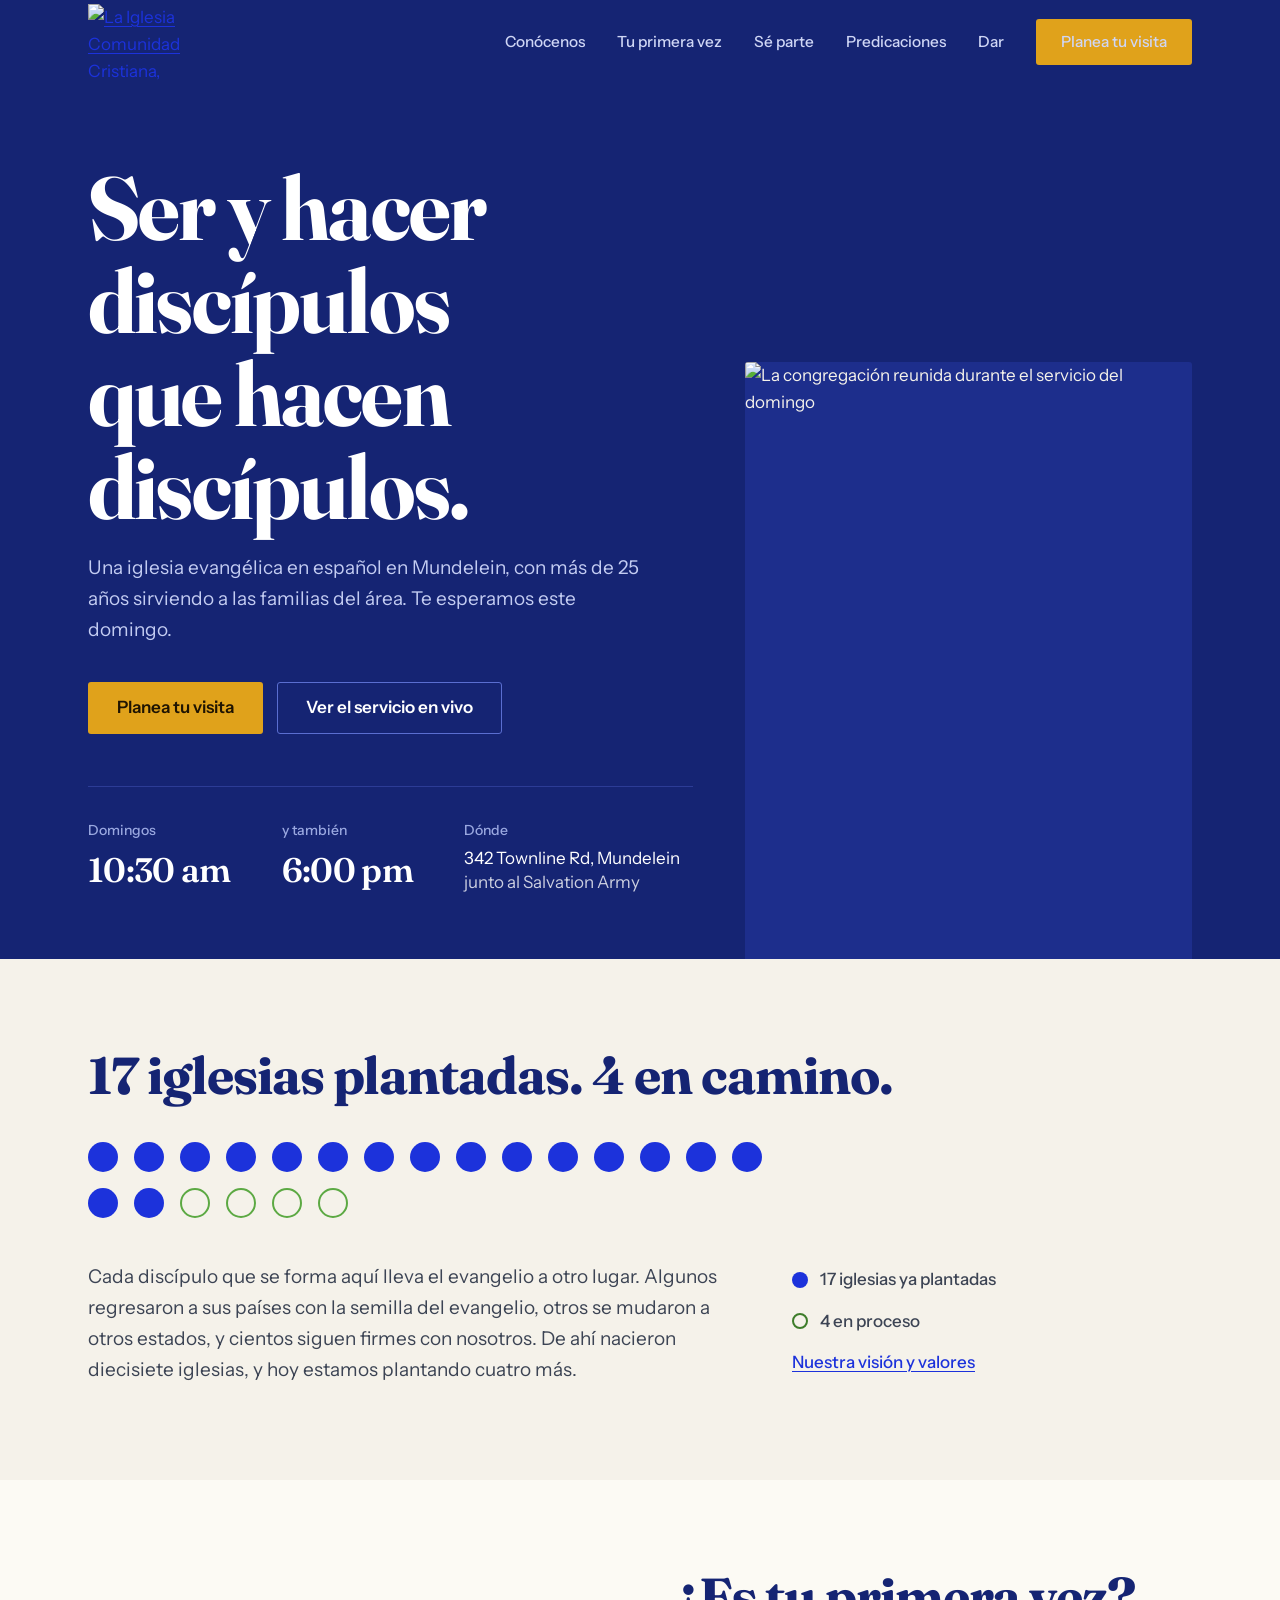
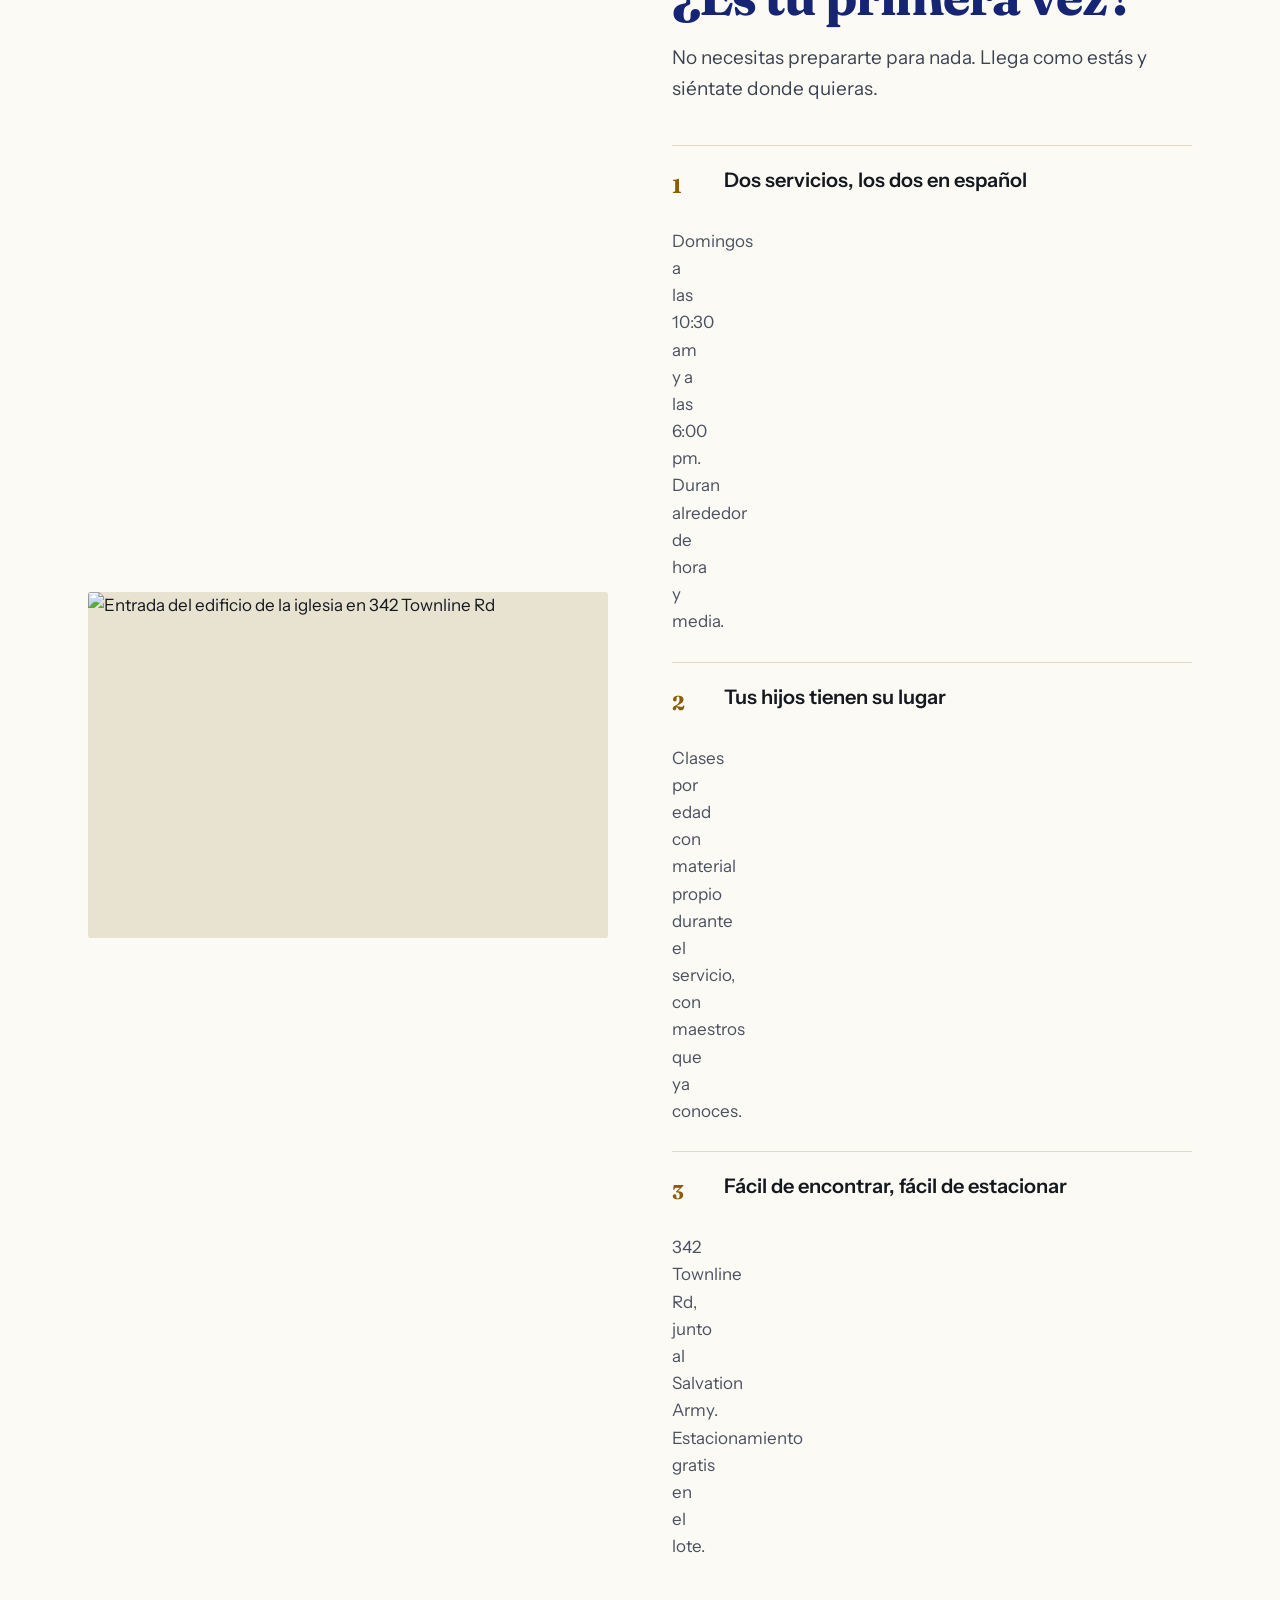
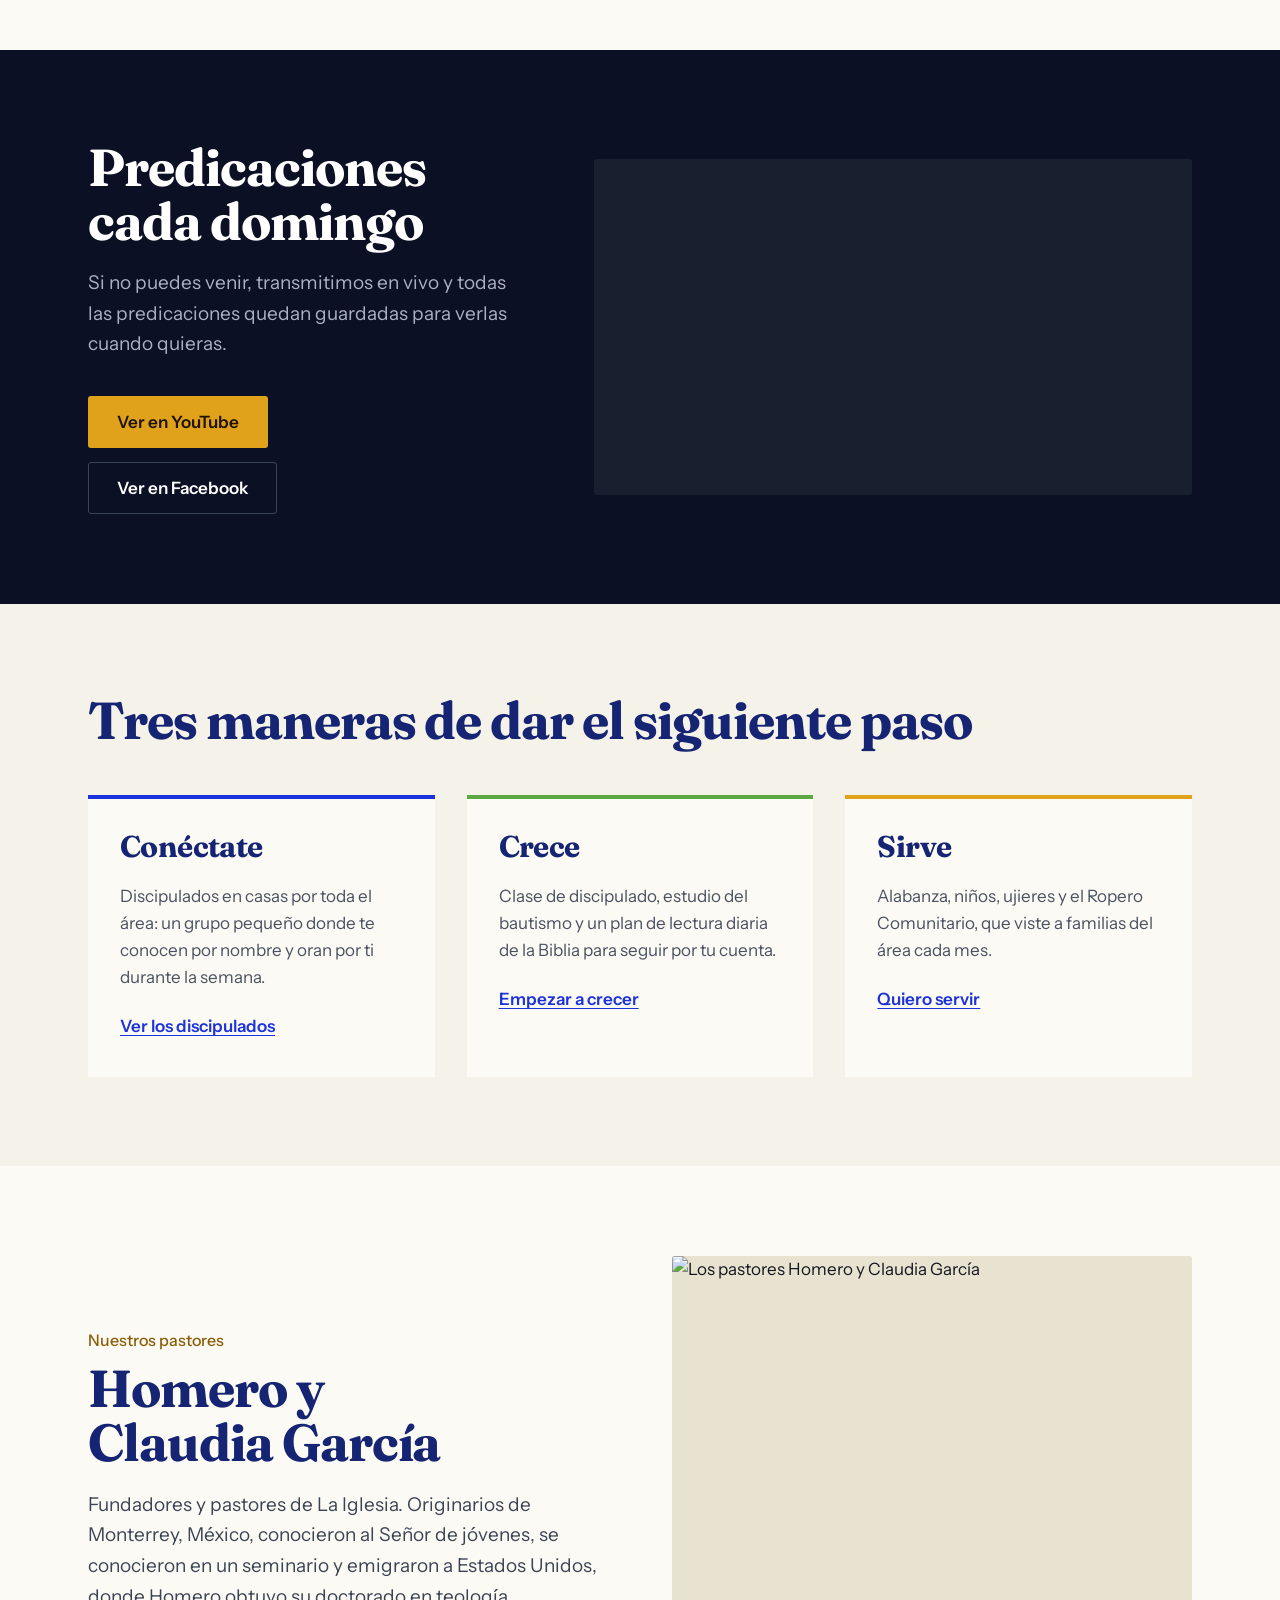
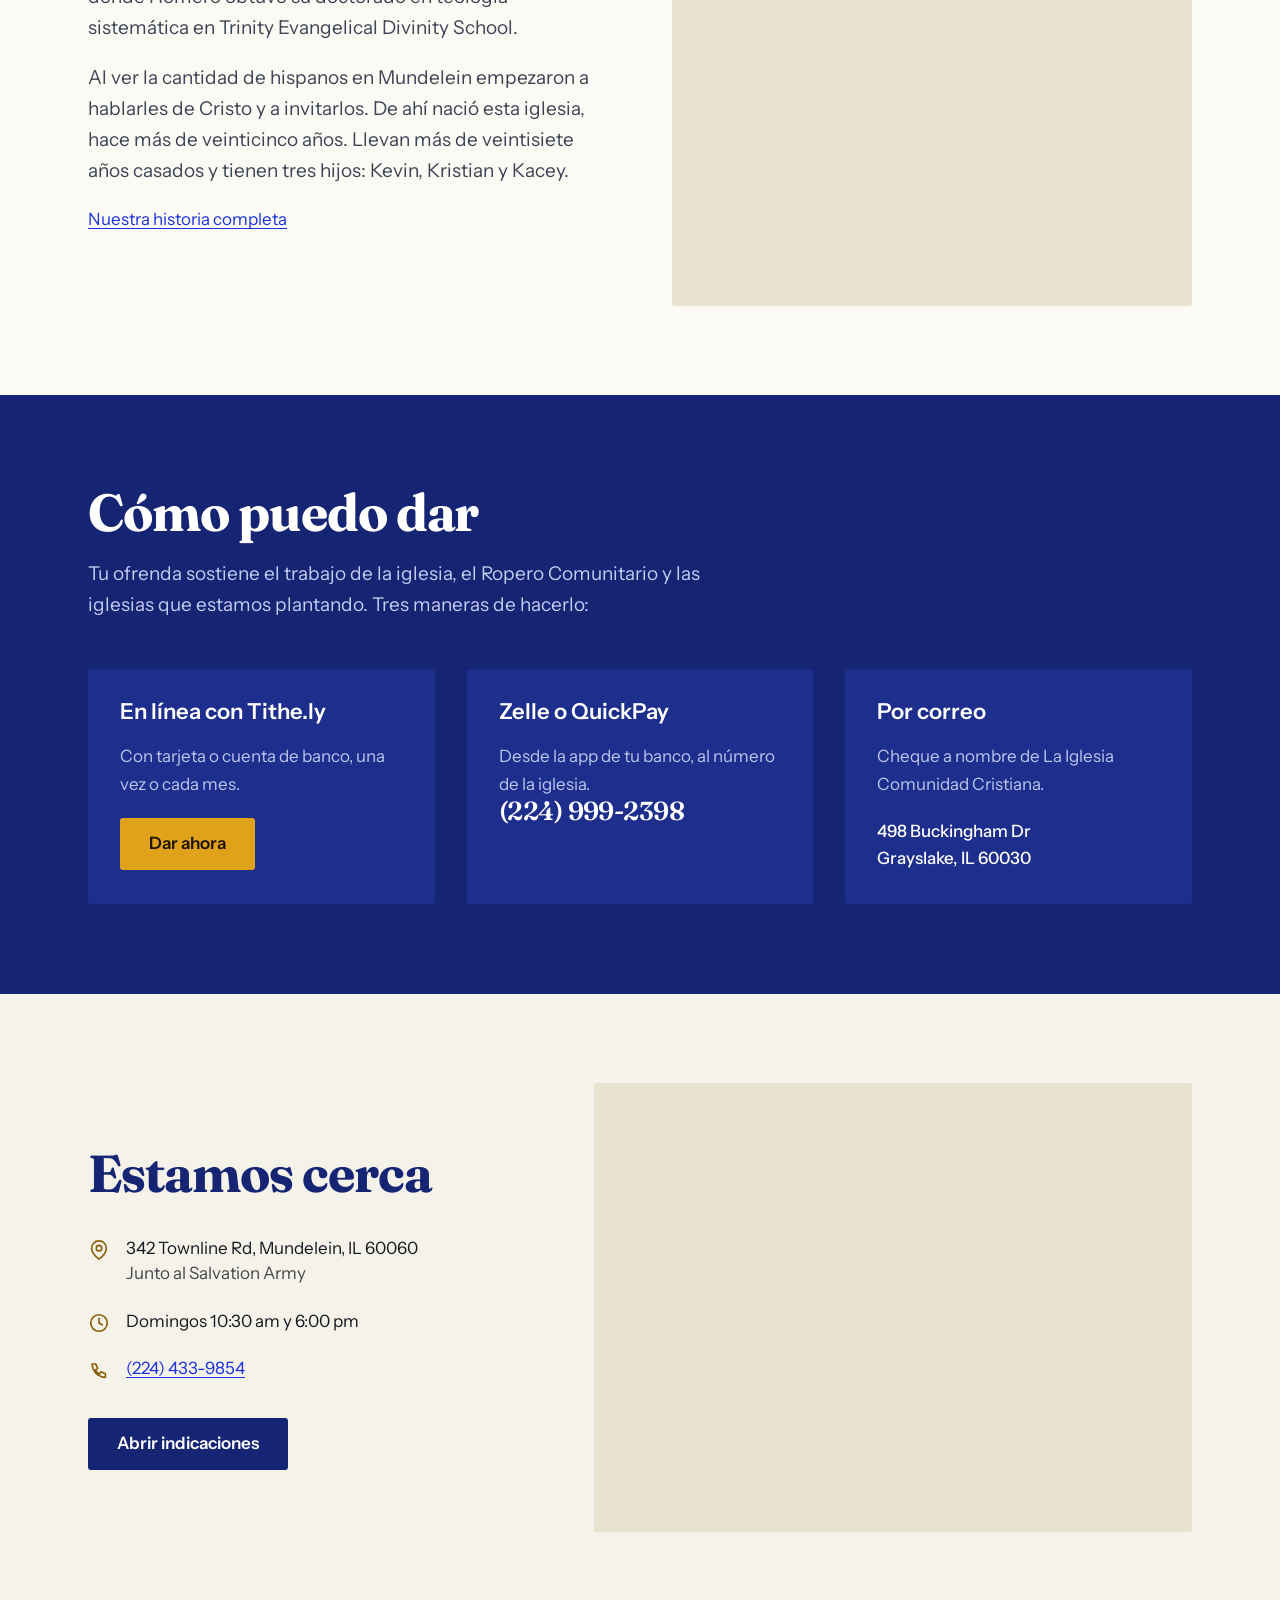
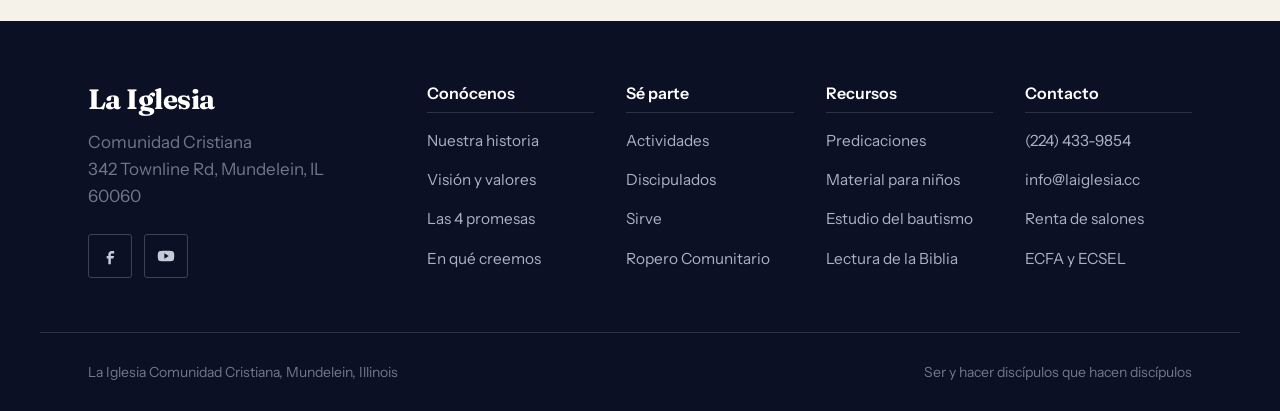
==== index.html @ 501af9fc "Add files via upload" ====
<!doctype html>
<html lang="es">
<head>
<meta charset="utf-8">
<meta name="viewport" content="width=device-width, initial-scale=1, viewport-fit=cover">
<title>La Iglesia Comunidad Cristiana — Mundelein, IL</title>
<meta name="description" content="Iglesia evangélica en español en Mundelein, IL. Servicios los domingos a las 10:30 am y 6:00 pm. Ser y hacer discípulos que hacen discípulos.">
<link rel="canonical" href="https://laiglesia.cc/">
<meta property="og:type" content="website">
<meta property="og:site_name" content="La Iglesia Comunidad Cristiana">
<meta property="og:title" content="La Iglesia Comunidad Cristiana — Mundelein, IL">
<meta property="og:description" content="Servicios los domingos a las 10:30 am y 6:00 pm en 342 Townline Rd, Mundelein.">
<meta property="og:url" content="https://laiglesia.cc/">
<meta property="og:image" content="https://laiglesia.cc/img/og.jpg">
<meta name="twitter:card" content="summary_large_image">
<meta name="theme-color" content="#152473">
<link rel="icon" href="img/favicon.png" sizes="any">
<link rel="apple-touch-icon" href="img/apple-touch-icon.png">
<link rel="preconnect" href="https://fonts.googleapis.com">
<link rel="preconnect" href="https://fonts.gstatic.com" crossorigin>
<link rel="stylesheet" href="https://fonts.googleapis.com/css2?family=Fraunces:opsz,wght@9..144,400..900&family=Instrument+Sans:wght@400..700&display=swap">
<link rel="stylesheet" href="styles.css">
<script type="application/ld+json">
{
  "@context": "https://schema.org",
  "@type": "Church",
  "name": "La Iglesia Comunidad Cristiana",
  "url": "https://laiglesia.cc/",
  "telephone": "+1-224-433-9854",
  "address": {
    "@type": "PostalAddress",
    "streetAddress": "342 Townline Rd",
    "addressLocality": "Mundelein",
    "addressRegion": "IL",
    "postalCode": "60060",
    "addressCountry": "US"
  },
  "sameAs": [
    "https://www.facebook.com/laiglesiacomunidadcristiana",
    "https://www.youtube.com/c/LaIglesiadeMundelein"
  ],
  "openingHoursSpecification": [
    { "@type": "OpeningHoursSpecification", "dayOfWeek": "Sunday", "opens": "10:30", "closes": "12:00" },
    { "@type": "OpeningHoursSpecification", "dayOfWeek": "Sunday", "opens": "18:00", "closes": "19:30" }
  ]
}
</script>
</head>
<body>

<a class="skip" href="#contenido">Saltar al contenido</a>

<header class="site-header">
  <div class="wrap header-inner">
    <a class="brand" href="/">
      <img src="img/logo.png" alt="La Iglesia Comunidad Cristiana, Mundelein" width="150" height="76">
    </a>

    <button class="nav-toggle" type="button" aria-expanded="false" aria-controls="nav" aria-label="Abrir el menú">
      <span class="nav-toggle-bars" aria-hidden="true"></span>
    </button>

    <nav id="nav" class="nav">
      <ul>
        <li><a href="#conocenos">Conócenos</a></li>
        <li><a href="#primera-vez">Tu primera vez</a></li>
        <li><a href="#caminos">Sé parte</a></li>
        <li><a href="#predicaciones">Predicaciones</a></li>
        <li><a href="#dar">Dar</a></li>
      </ul>
      <a class="btn btn-gold nav-cta" href="#visitanos">Planea tu visita</a>
    </nav>
  </div>
</header>

<main id="contenido">

  <!-- HERO -->
  <section class="hero">
    <div class="wrap hero-inner">
      <div class="hero-text">
        <h1>Ser y hacer discípulos que hacen discípulos.</h1>
        <p class="lede">Una iglesia evangélica en español en Mundelein, con más de 25 años sirviendo a las familias del área. Te esperamos este domingo.</p>
        <p class="actions">
          <a class="btn btn-gold" href="#visitanos">Planea tu visita</a>
          <a class="btn btn-ghost" href="https://www.youtube.com/c/LaIglesiadeMundelein">Ver el servicio en vivo</a>
        </p>
        <dl class="facts">
          <div><dt>Domingos</dt><dd class="big">10:30 am</dd></div>
          <div><dt>y también</dt><dd class="big">6:00 pm</dd></div>
          <div><dt>Dónde</dt><dd>342 Townline Rd, Mundelein<br><span class="soft">junto al Salvation Army</span></dd></div>
        </dl>
      </div>
      <figure class="hero-media">
        <img src="img/congregacion.jpg" alt="La congregación reunida durante el servicio del domingo" width="760" height="1000" loading="eager">
      </figure>
    </div>
  </section>

  <!-- MULTIPLICACIÓN -->
  <section id="conocenos" class="band band-bone">
    <div class="wrap">
      <h2 class="display">17 iglesias plantadas. 4 en camino.</h2>
      <ul class="marks" aria-hidden="true">
        <li></li><li></li><li></li><li></li><li></li><li></li><li></li><li></li><li></li>
        <li></li><li></li><li></li><li></li><li></li><li></li><li></li><li></li>
        <li class="pending"></li><li class="pending"></li><li class="pending"></li><li class="pending"></li>
      </ul>
      <div class="cols-2">
        <p class="body-lg">Cada discípulo que se forma aquí lleva el evangelio a otro lugar. Algunos regresaron a sus países con la semilla del evangelio, otros se mudaron a otros estados, y cientos siguen firmes con nosotros. De ahí nacieron diecisiete iglesias, y hoy estamos plantando cuatro más.</p>
        <ul class="legend">
          <li><span class="dot"></span>17 iglesias ya plantadas</li>
          <li><span class="dot dot-pending"></span>4 en proceso</li>
          <li><a href="#conocenos">Nuestra visión y valores</a></li>
        </ul>
      </div>
    </div>
  </section>

  <!-- PRIMERA VEZ -->
  <section id="primera-vez" class="band band-white">
    <div class="wrap split">
      <figure class="split-media">
        <img src="img/entrada.jpg" alt="Entrada del edificio de la iglesia en 342 Townline Rd" width="900" height="620" loading="lazy">
      </figure>
      <div>
        <h2 class="display">¿Es tu primera vez?</h2>
        <p class="body-lg">No necesitas prepararte para nada. Llega como estás y siéntate donde quieras.</p>
        <ol class="steps">
          <li>
            <h3>Dos servicios, los dos en español</h3>
            <p>Domingos a las 10:30 am y a las 6:00 pm. Duran alrededor de hora y media.</p>
          </li>
          <li>
            <h3>Tus hijos tienen su lugar</h3>
            <p>Clases por edad con material propio durante el servicio, con maestros que ya conoces.</p>
          </li>
          <li>
            <h3>Fácil de encontrar, fácil de estacionar</h3>
            <p>342 Townline Rd, junto al Salvation Army. Estacionamiento gratis en el lote.</p>
          </li>
        </ol>
      </div>
    </div>
  </section>

  <!-- PREDICACIONES -->
  <section id="predicaciones" class="band band-ink">
    <div class="wrap split split-narrow">
      <div>
        <h2 class="display">Predicaciones cada domingo</h2>
        <p class="body-lg">Si no puedes venir, transmitimos en vivo y todas las predicaciones quedan guardadas para verlas cuando quieras.</p>
        <p class="actions actions-stack">
          <a class="btn btn-gold" href="https://www.youtube.com/c/LaIglesiadeMundelein">Ver en YouTube</a>
          <a class="btn btn-ghost" href="https://www.facebook.com/laiglesiacomunidadcristiana/">Ver en Facebook</a>
        </p>
      </div>
      <div class="video">
        <iframe
          src="https://www.youtube-nocookie.com/embed?listType=user_uploads&list=LaIglesiadeMundelein"
          title="Última predicación de La Iglesia Comunidad Cristiana"
          loading="lazy"
          allow="accelerometer; autoplay; clipboard-write; encrypted-media; gyroscope; picture-in-picture"
          referrerpolicy="strict-origin-when-cross-origin"
          allowfullscreen></iframe>
      </div>
    </div>
  </section>

  <!-- TRES CAMINOS -->
  <section id="caminos" class="band band-bone">
    <div class="wrap">
      <h2 class="display">Tres maneras de dar el siguiente paso</h2>
      <div class="cards">
        <article class="card card-azul">
          <h3>Conéctate</h3>
          <p>Discipulados en casas por toda el área: un grupo pequeño donde te conocen por nombre y oran por ti durante la semana.</p>
          <a href="#caminos">Ver los discipulados</a>
        </article>
        <article class="card card-verde">
          <h3>Crece</h3>
          <p>Clase de discipulado, estudio del bautismo y un plan de lectura diaria de la Biblia para seguir por tu cuenta.</p>
          <a href="#caminos">Empezar a crecer</a>
        </article>
        <article class="card card-oro">
          <h3>Sirve</h3>
          <p>Alabanza, niños, ujieres y el Ropero Comunitario, que viste a familias del área cada mes.</p>
          <a href="#caminos">Quiero servir</a>
        </article>
      </div>
    </div>
  </section>

  <!-- PASTORES -->
  <section id="pastores" class="band band-white">
    <div class="wrap split split-reverse">
      <div>
        <p class="eyebrow">Nuestros pastores</p>
        <h2 class="display">Homero y Claudia García</h2>
        <p class="body-lg">Fundadores y pastores de La Iglesia. Originarios de Monterrey, México, conocieron al Señor de jóvenes, se conocieron en un seminario y emigraron a Estados Unidos, donde Homero obtuvo su doctorado en teología sistemática en Trinity Evangelical Divinity School.</p>
        <p class="body-lg">Al ver la cantidad de hispanos en Mundelein empezaron a hablarles de Cristo y a invitarlos. De ahí nació esta iglesia, hace más de veinticinco años. Llevan más de veintisiete años casados y tienen tres hijos: Kevin, Kristian y Kacey.</p>
        <p><a href="#conocenos">Nuestra historia completa</a></p>
      </div>
      <figure class="split-media portrait">
        <img src="img/pastores.jpg" alt="Los pastores Homero y Claudia García" width="700" height="800" loading="lazy">
      </figure>
    </div>
  </section>

  <!-- DAR -->
  <section id="dar" class="band band-azul">
    <div class="wrap">
      <h2 class="display">Cómo puedo dar</h2>
      <p class="body-lg">Tu ofrenda sostiene el trabajo de la iglesia, el Ropero Comunitario y las iglesias que estamos plantando. Tres maneras de hacerlo:</p>
      <div class="cards cards-dark">
        <article class="panel">
          <h3>En línea con Tithe.ly</h3>
          <p>Con tarjeta o cuenta de banco, una vez o cada mes.</p>
          <p><a class="btn btn-gold" href="https://tithe.ly/">Dar ahora</a></p>
        </article>
        <article class="panel">
          <h3>Zelle o QuickPay</h3>
          <p>Desde la app de tu banco, al número de la iglesia.</p>
          <p class="big">(224) 999-2398</p>
        </article>
        <article class="panel">
          <h3>Por correo</h3>
          <p>Cheque a nombre de La Iglesia Comunidad Cristiana.</p>
          <p class="addr">498 Buckingham Dr<br>Grayslake, IL 60030</p>
        </article>
      </div>
    </div>
  </section>

  <!-- VISÍTANOS -->
  <section id="visitanos" class="band band-bone">
    <div class="wrap split split-narrow">
      <div>
        <h2 class="display">Estamos cerca</h2>
        <ul class="contact">
          <li>
            <svg viewBox="0 0 24 24" aria-hidden="true"><path d="M20 10c0 6-8 12-8 12s-8-6-8-12a8 8 0 0116 0z"/><circle cx="12" cy="10" r="3"/></svg>
            <span>342 Townline Rd, Mundelein, IL 60060<br><span class="soft">Junto al Salvation Army</span></span>
          </li>
          <li>
            <svg viewBox="0 0 24 24" aria-hidden="true"><circle cx="12" cy="12" r="9"/><path d="M12 7v5l3.5 2"/></svg>
            <span>Domingos 10:30 am y 6:00 pm</span>
          </li>
          <li>
            <svg viewBox="0 0 24 24" aria-hidden="true"><path d="M4.5 5.5h4l2 5-2.5 1.5a11 11 0 004.5 4.5L14 14l5 2v4a15 15 0 01-14.5-14.5z"/></svg>
            <a href="tel:+12244339854">(224) 433-9854</a>
          </li>
        </ul>
        <p><a class="btn btn-azul" href="https://www.google.com/maps/dir/?api=1&destination=342+Townline+Rd,+Mundelein,+IL+60060">Abrir indicaciones</a></p>
      </div>
      <div class="map">
        <iframe
          src="https://www.google.com/maps?q=342+Townline+Rd,+Mundelein,+IL+60060&output=embed"
          title="Mapa de 342 Townline Rd, Mundelein, IL"
          loading="lazy"
          referrerpolicy="no-referrer-when-downgrade"></iframe>
      </div>
    </div>
  </section>

</main>

<footer class="site-footer">
  <div class="wrap footer-top">
    <div class="footer-brand">
      <p class="wordmark">La Iglesia</p>
      <p class="soft">Comunidad Cristiana<br>342 Townline Rd, Mundelein, IL 60060</p>
      <p class="social">
        <a href="https://www.facebook.com/laiglesiacomunidadcristiana" aria-label="Facebook">
          <svg viewBox="0 0 24 24" aria-hidden="true"><path d="M14 9h3V6h-3c-2.2 0-4 1.8-4 4v2H8v3h2v7h3v-7h3l1-3h-4v-2c0-.6.4-1 1-1z"/></svg>
        </a>
        <a href="https://www.youtube.com/c/LaIglesiadeMundelein" aria-label="YouTube">
          <svg viewBox="0 0 24 24" aria-hidden="true"><path d="M21.5 8.2a3 3 0 00-2.1-2.1C17.7 5.7 12 5.7 12 5.7s-5.7 0-7.4.4A3 3 0 002.5 8.2C2.1 9.9 2.1 12 2.1 12s0 2.1.4 3.8a3 3 0 002.1 2.1c1.7.4 7.4.4 7.4.4s5.7 0 7.4-.4a3 3 0 002.1-2.1c.4-1.7.4-3.8.4-3.8s0-2.1-.4-3.8zM10 15.2V8.8l5.3 3.2z"/></svg>
        </a>
      </p>
    </div>

    <nav class="footer-nav" aria-label="Pie de página">
      <div>
        <h2>Conócenos</h2>
        <ul>
          <li><a href="#conocenos">Nuestra historia</a></li>
          <li><a href="#conocenos">Visión y valores</a></li>
          <li><a href="#conocenos">Las 4 promesas</a></li>
          <li><a href="#conocenos">En qué creemos</a></li>
        </ul>
      </div>
      <div>
        <h2>Sé parte</h2>
        <ul>
          <li><a href="#caminos">Actividades</a></li>
          <li><a href="#caminos">Discipulados</a></li>
          <li><a href="#caminos">Sirve</a></li>
          <li><a href="#caminos">Ropero Comunitario</a></li>
        </ul>
      </div>
      <div>
        <h2>Recursos</h2>
        <ul>
          <li><a href="#predicaciones">Predicaciones</a></li>
          <li><a href="#predicaciones">Material para niños</a></li>
          <li><a href="#predicaciones">Estudio del bautismo</a></li>
          <li><a href="#predicaciones">Lectura de la Biblia</a></li>
        </ul>
      </div>
      <div>
        <h2>Contacto</h2>
        <ul>
          <li><a href="tel:+12244339854">(224) 433-9854</a></li>
          <li><a href="mailto:info@laiglesia.cc">info@laiglesia.cc</a></li>
          <li><a href="#visitanos">Renta de salones</a></li>
          <li><a href="#visitanos">ECFA y ECSEL</a></li>
        </ul>
      </div>
    </nav>
  </div>

  <div class="wrap footer-bottom">
    <p>La Iglesia Comunidad Cristiana, Mundelein, Illinois</p>
    <p>Ser y hacer discípulos que hacen discípulos</p>
  </div>
</footer>

<script>
  (function () {
    var btn = document.querySelector('.nav-toggle');
    var nav = document.getElementById('nav');
    if (!btn || !nav) return;

    function close() {
      btn.setAttribute('aria-expanded', 'false');
      document.body.classList.remove('nav-open');
    }

    btn.addEventListener('click', function () {
      var open = btn.getAttribute('aria-expanded') === 'true';
      btn.setAttribute('aria-expanded', open ? 'false' : 'true');
      document.body.classList.toggle('nav-open', !open);
    });

    nav.addEventListener('click', function (e) {
      if (e.target.closest('a')) close();
    });

    document.addEventListener('keydown', function (e) {
      if (e.key === 'Escape') close();
    });
  })();
</script>

</body>
</html>
---- styles.css ----
/* ==========================================================================
   La Iglesia Comunidad Cristiana — laiglesia.cc
   Paleta muestreada del logo oficial (2021 LOGO PNG):
     azul   #1C32DB   verde  #5CA943
     oro    #E0A21B   oro suave #BDA06A
   ========================================================================== */

:root {
  /* colores del logo */
  --azul:        #1C32DB;
  --verde:       #5CA943;
  --oro:         #E0A21B;
  --oro-suave:   #BDA06A;

  /* tonos derivados */
  --azul-hondo:  #152473;  /* el azul del logo oscurecido, para fondos grandes */
  --azul-medio:  #1D2E8C;  /* tarjetas sobre el azul hondo */
  --azul-claro:  #C3CCF2;  /* texto secundario sobre azul */
  --azul-tenue:  #9AA8E0;
  --verde-hondo: #3E7D2B;  /* el verde no pasa contraste como texto; este sí */
  --oro-texto:   #8A5E07;  /* oro legible sobre fondo claro */
  --tinta:       #0C1024;
  --hueso:       #F5F2EA;
  --hueso-alto:  #FCFAF4;
  --hueso-linea: #E0D9C5;
  --texto:       #14181F;
  --texto-medio: #3C4454;
  --texto-suave: #4A5160;
  --sobre-oro:   #1F1402;  /* texto sobre botones de oro */

  --ancho: 1200px;
  --radio: 3px;

  --paso-1: clamp(2rem, 5vw, 3.25rem);
  --paso-2: clamp(3rem, 7vw, 5.75rem);
}

*, *::before, *::after { box-sizing: border-box; }

html {
  -webkit-text-size-adjust: 100%;
  scroll-behavior: smooth;
  scroll-padding-top: 6rem;
}

@media (prefers-reduced-motion: reduce) {
  html { scroll-behavior: auto; }
  *, *::before, *::after { animation-duration: .01ms !important; transition-duration: .01ms !important; }
}

body {
  margin: 0;
  font-family: "Instrument Sans", system-ui, -apple-system, "Segoe UI", sans-serif;
  font-size: 1.0625rem;
  line-height: 1.6;
  color: var(--texto);
  background: var(--hueso);
  -webkit-font-smoothing: antialiased;
}

body.nav-open { overflow: hidden; }

img { max-width: 100%; height: auto; display: block; }

a { color: var(--azul); text-decoration-thickness: 1px; text-underline-offset: 3px; }
a:hover { color: var(--azul-hondo); }

:focus-visible {
  outline: 3px solid var(--oro);
  outline-offset: 2px;
  border-radius: 2px;
}

.skip {
  position: absolute;
  left: -9999px;
  top: 0;
  z-index: 100;
  padding: .75rem 1.25rem;
  background: var(--oro);
  color: var(--sobre-oro);
  font-weight: 600;
}
.skip:focus { left: 1rem; top: 1rem; }

.wrap {
  width: 100%;
  max-width: var(--ancho);
  margin-inline: auto;
  padding-inline: clamp(1.25rem, 4vw, 3rem);
}

.soft { color: inherit; opacity: .78; }

/* --------------------------------------------------------- tipografía ----- */

h1, h2, h3, .wordmark, .big {
  font-family: "Fraunces", Georgia, "Times New Roman", serif;
  font-weight: 700;
  letter-spacing: -.02em;
  line-height: 1.04;
  margin: 0;
  text-wrap: balance;
}

h1 { font-size: var(--paso-2); }
.display { font-size: var(--paso-1); color: var(--azul-hondo); }
.band-ink .display, .band-azul .display { color: #fff; }

.eyebrow {
  margin: 0 0 .5rem;
  font-family: "Instrument Sans", sans-serif;
  font-size: 1rem;
  font-weight: 500;
  color: var(--oro-texto);
}

.lede, .body-lg {
  font-size: clamp(1.0625rem, 1.6vw, 1.1875rem);
  line-height: 1.62;
  color: var(--texto-medio);
  max-width: 34em;
}
.band-ink .lede, .band-ink .body-lg { color: #A9B2C4; }
.band-azul .body-lg { color: var(--azul-claro); }
.hero .lede { color: var(--azul-claro); max-width: 30em; }

p { margin: 1.25rem 0 0; }
p:first-child { margin-top: 0; }

/* -------------------------------------------------------------- botones --- */

.btn {
  display: inline-flex;
  align-items: center;
  justify-content: center;
  min-height: 3.25rem;
  padding: .5rem 1.75rem;
  border: 1px solid transparent;
  border-radius: var(--radio);
  font-size: 1.0625rem;
  font-weight: 600;
  text-decoration: none;
  transition: background-color .15s ease, border-color .15s ease;
}

.btn-gold { background: var(--oro); color: var(--sobre-oro); }
.btn-gold:hover { background: #C88F16; color: var(--sobre-oro); }

.btn-azul { background: var(--azul-hondo); color: #fff; }
.btn-azul:hover { background: var(--azul); color: #fff; }

.btn-ghost { border-color: #5A6ED0; color: #fff; }
.btn-ghost:hover { border-color: #fff; background: rgba(255,255,255,.07); color: #fff; }
.band-ink .btn-ghost { border-color: #39435A; }

.actions {
  display: flex;
  flex-wrap: wrap;
  gap: .875rem;
  margin-top: 2.25rem;
}
.actions-stack { flex-direction: column; align-items: flex-start; }

/* ------------------------------------------------------------ encabezado -- */

.site-header {
  position: sticky;
  top: 0;
  z-index: 50;
  background: var(--azul-hondo);
  padding-top: env(safe-area-inset-top, 0px);
}

.header-inner {
  display: flex;
  align-items: center;
  justify-content: space-between;
  gap: 1.5rem;
  min-height: 5.25rem;
}

.brand { display: flex; align-items: center; }
.brand img { width: clamp(112px, 12vw, 150px); height: auto; }

.nav { display: flex; align-items: center; gap: 2rem; }
.nav ul {
  display: flex;
  align-items: center;
  gap: 2rem;
  margin: 0;
  padding: 0;
  list-style: none;
}
.nav a {
  font-size: .96rem;
  font-weight: 500;
  color: #CFD6F5;
  text-decoration: none;
}
.nav a:hover { color: #fff; }
.nav-cta { min-height: 2.875rem; padding-inline: 1.5rem; font-size: .96rem; }
.nav-cta:hover { color: var(--sobre-oro); }

.nav-toggle {
  display: none;
  width: 3rem;
  height: 3rem;
  background: transparent;
  border: 1px solid #37479E;
  border-radius: var(--radio);
  cursor: pointer;
}
.nav-toggle-bars,
.nav-toggle-bars::before,
.nav-toggle-bars::after {
  display: block;
  width: 20px;
  height: 2px;
  margin-inline: auto;
  background: var(--hueso);
  content: "";
}
.nav-toggle-bars::before { transform: translateY(-6px); }
.nav-toggle-bars::after { transform: translateY(4px); }

@media (max-width: 920px) {
  .nav-toggle { display: block; }
  .nav {
    position: fixed;
    inset: calc(5.25rem + env(safe-area-inset-top, 0px)) 0 0;
    flex-direction: column;
    align-items: stretch;
    gap: 0;
    padding: 1.5rem clamp(1.25rem, 4vw, 3rem) 2rem;
    background: var(--azul-hondo);
    overflow-y: auto;
    visibility: hidden;
    opacity: 0;
  }
  body.nav-open .nav { visibility: visible; opacity: 1; }
  .nav ul { flex-direction: column; align-items: stretch; gap: 0; }
  .nav ul a {
    display: block;
    padding: 1rem 0;
    border-bottom: 1px solid #2C3C96;
    font-size: 1.125rem;
  }
  .nav-cta { margin-top: 1.5rem; }
}

/* ------------------------------------------------------------------ hero -- */

.hero {
  background: var(--azul-hondo);
  color: var(--hueso);
  padding-top: clamp(3rem, 6vw, 5.25rem);
}

.hero-inner {
  display: grid;
  grid-template-columns: minmax(0, 1.15fr) minmax(0, .85fr);
  gap: clamp(2rem, 4vw, 4rem);
  align-items: end;
}

.hero h1 { color: #fff; max-width: 17em; }

.hero-media { margin: 0; align-self: end; }
.hero-media img {
  width: 100%;
  aspect-ratio: 3 / 4;
  object-fit: cover;
  border-radius: var(--radio) var(--radio) 0 0;
  background: var(--azul-medio);
}

.hero-text { padding-bottom: clamp(2.5rem, 5vw, 4.5rem); }

.facts {
  display: flex;
  flex-wrap: wrap;
  gap: clamp(1.5rem, 4vw, 3.5rem);
  margin: 3.25rem 0 0;
  padding-top: 2rem;
  border-top: 1px solid #2C3C96;
}
.facts div { display: flex; flex-direction: column; gap: .375rem; }
.facts dt { font-size: .875rem; font-weight: 500; color: var(--azul-tenue); }
.facts dd { margin: 0; font-size: 1.0625rem; line-height: 1.4; color: #fff; }
.facts .big { font-size: clamp(1.625rem, 3vw, 2.125rem); font-weight: 600; }

@media (max-width: 860px) {
  .hero-inner { grid-template-columns: 1fr; }
  .hero-text { padding-bottom: 2.5rem; }
  .hero-media img { aspect-ratio: 4 / 3; }
}

/* ----------------------------------------------------------------- bandas - */

.band { padding-block: clamp(3.5rem, 7vw, 5.75rem); }
.band-bone  { background: var(--hueso); }
.band-white { background: var(--hueso-alto); }
.band-ink   { background: var(--tinta); color: var(--hueso); }
.band-azul  { background: var(--azul-hondo); color: var(--hueso); }

.cols-2 {
  display: grid;
  grid-template-columns: minmax(0, 1.6fr) minmax(0, 1fr);
  gap: clamp(2rem, 5vw, 4.5rem);
  margin-top: 2.75rem;
}
@media (max-width: 760px) { .cols-2 { grid-template-columns: 1fr; } }

.split {
  display: grid;
  grid-template-columns: repeat(2, minmax(0, 1fr));
  gap: clamp(2rem, 5vw, 4.5rem);
  align-items: center;
}
.split-narrow { grid-template-columns: minmax(0, .85fr) minmax(0, 1.15fr); }
@media (max-width: 860px) {
  .split, .split-narrow { grid-template-columns: 1fr; }
  .split-reverse .split-media { order: -1; }
}

.split-media { margin: 0; }
.split-media img {
  width: 100%;
  aspect-ratio: 3 / 2;
  object-fit: cover;
  border-radius: var(--radio);
  background: #E8E2D0;
}
.split-media.portrait img { aspect-ratio: 4 / 5; }

/* ------------------------------------------------- marcas de iglesias ---- */

.marks {
  display: flex;
  flex-wrap: wrap;
  gap: clamp(.625rem, 1.4vw, 1rem);
  max-width: 44rem;
  margin: 2.5rem 0 0;
  padding: 0;
  list-style: none;
}
.marks li {
  width: clamp(22px, 2.4vw, 30px);
  aspect-ratio: 1;
  border-radius: 50%;
  background: var(--azul);
}
.marks li.pending { background: none; border: 2px solid var(--verde); }

.legend { margin: .25rem 0 0; padding: 0; list-style: none; }
.legend li {
  display: flex;
  align-items: center;
  gap: .75rem;
  margin-bottom: .875rem;
  font-weight: 500;
  color: var(--texto-medio);
}
.legend .dot { width: 1rem; aspect-ratio: 1; border-radius: 50%; background: var(--azul); flex: none; }
.legend .dot-pending { background: none; border: 2px solid var(--verde-hondo); }

/* ------------------------------------------------------------------ pasos - */

.steps { margin: 2.5rem 0 0; padding: 0; list-style: none; counter-reset: paso; }
.steps li {
  display: grid;
  grid-template-columns: 2rem 1fr;
  gap: 1.25rem;
  padding-top: 1.5rem;
  margin-top: 1.625rem;
  border-top: 1px solid var(--hueso-linea);
  counter-increment: paso;
}
.steps li::before {
  content: counter(paso);
  font-family: "Fraunces", Georgia, serif;
  font-size: 1.25rem;
  font-weight: 700;
  color: var(--oro-texto);
}
.steps h3 { font-family: "Instrument Sans", sans-serif; font-size: 1.25rem; font-weight: 600; letter-spacing: 0; }
.steps p { margin-top: .375rem; color: var(--texto-suave); max-width: 34em; }

/* --------------------------------------------------------------- tarjetas - */

.cards {
  display: grid;
  grid-template-columns: repeat(auto-fit, minmax(17rem, 1fr));
  gap: clamp(1.25rem, 2.5vw, 2.5rem);
  margin-top: 3rem;
}

.card {
  padding: 2rem 2rem 2.25rem;
  background: var(--hueso-alto);
  border-top: 4px solid var(--azul);
}
.card-azul  { border-top-color: var(--azul); }
.card-verde { border-top-color: var(--verde); }
.card-oro   { border-top-color: var(--oro); }
.card h3 { font-size: clamp(1.5rem, 2.4vw, 1.875rem); color: var(--azul-hondo); }
.card p { color: var(--texto-suave); }
.card a { display: inline-block; margin-top: 1.375rem; font-weight: 600; }

.cards-dark { margin-top: 3rem; }
.panel {
  padding: 2rem;
  background: var(--azul-medio);
  border-radius: var(--radio);
}
.panel h3 { font-family: "Instrument Sans", sans-serif; font-size: 1.375rem; font-weight: 600; letter-spacing: 0; color: #fff; }
.panel p { color: #BCC6EE; }
.panel .big { font-size: 1.625rem; font-weight: 600; color: #fff; }
.panel .addr { color: #fff; font-weight: 500; }

/* ------------------------------------------------------- video y mapa ----- */

.video, .map {
  aspect-ratio: 16 / 9;
  border-radius: var(--radio);
  overflow: hidden;
  background: #18202F;
}
.map { aspect-ratio: 4 / 3; background: #E8E2D0; }
.video iframe, .map iframe { width: 100%; height: 100%; border: 0; display: block; }

/* -------------------------------------------------------------- contacto -- */

.contact { margin: 2.25rem 0 2.25rem; padding: 0; list-style: none; }
.contact li {
  display: grid;
  grid-template-columns: 1.5rem 1fr;
  gap: .875rem;
  margin-bottom: 1.375rem;
  font-size: 1.0625rem;
  line-height: 1.5;
}
.contact svg {
  width: 1.375rem;
  height: 1.375rem;
  margin-top: .1875rem;
  fill: none;
  stroke: var(--oro-texto);
  stroke-width: 1.8;
  stroke-linecap: round;
  stroke-linejoin: round;
}

/* ------------------------------------------------------- pie de página ---- */

.site-footer {
  background: var(--tinta);
  color: #A9B2C4;
  padding-block: clamp(2.75rem, 5vw, 4rem) 0;
}

.footer-top {
  display: grid;
  grid-template-columns: minmax(0, 18rem) minmax(0, 1fr);
  gap: clamp(2rem, 4vw, 4rem);
}
@media (max-width: 860px) { .footer-top { grid-template-columns: 1fr; } }

.wordmark { font-size: 1.75rem; color: #fff; margin: 0; }
.footer-brand .soft { color: #8A94AB; margin-top: .875rem; }

.social { display: flex; gap: .75rem; margin-top: 1.5rem; }
.social a {
  display: flex;
  align-items: center;
  justify-content: center;
  width: 2.75rem;
  height: 2.75rem;
  border: 1px solid #39435A;
  border-radius: var(--radio);
}
.social a:hover { border-color: var(--oro); }
.social svg { width: 1.25rem; height: 1.25rem; fill: #C3CBDB; }
.social a:hover svg { fill: var(--oro); }

.footer-nav {
  display: grid;
  grid-template-columns: repeat(auto-fit, minmax(10rem, 1fr));
  gap: 2rem;
}
.footer-nav h2 {
  font-family: "Instrument Sans", sans-serif;
  font-size: 1rem;
  font-weight: 600;
  letter-spacing: 0;
  color: #fff;
  padding-bottom: .625rem;
  border-bottom: 1px solid #2A3345;
}
.footer-nav ul { margin: .875rem 0 0; padding: 0; list-style: none; }
.footer-nav li { margin-bottom: .75rem; }
.footer-nav a { font-size: .96rem; color: #A9B2C4; text-decoration: none; }
.footer-nav a:hover { color: #fff; }

.footer-bottom {
  display: flex;
  flex-wrap: wrap;
  justify-content: space-between;
  gap: .75rem;
  margin-top: clamp(2rem, 4vw, 3rem);
  padding-top: 1.75rem;
  padding-bottom: calc(1.75rem + env(safe-area-inset-bottom, 0px));
  border-top: 1px solid #2A3345;
}
.footer-bottom p { margin: 0; font-size: .875rem; color: #6E7891; }

/* ------------------------------------------------------------ impresión --- */

@media print {
  .site-header, .nav, .video, .map, .social { display: none; }
  body { background: #fff; color: #000; }
  .band, .hero { background: #fff; color: #000; padding-block: 1.5rem; }
}
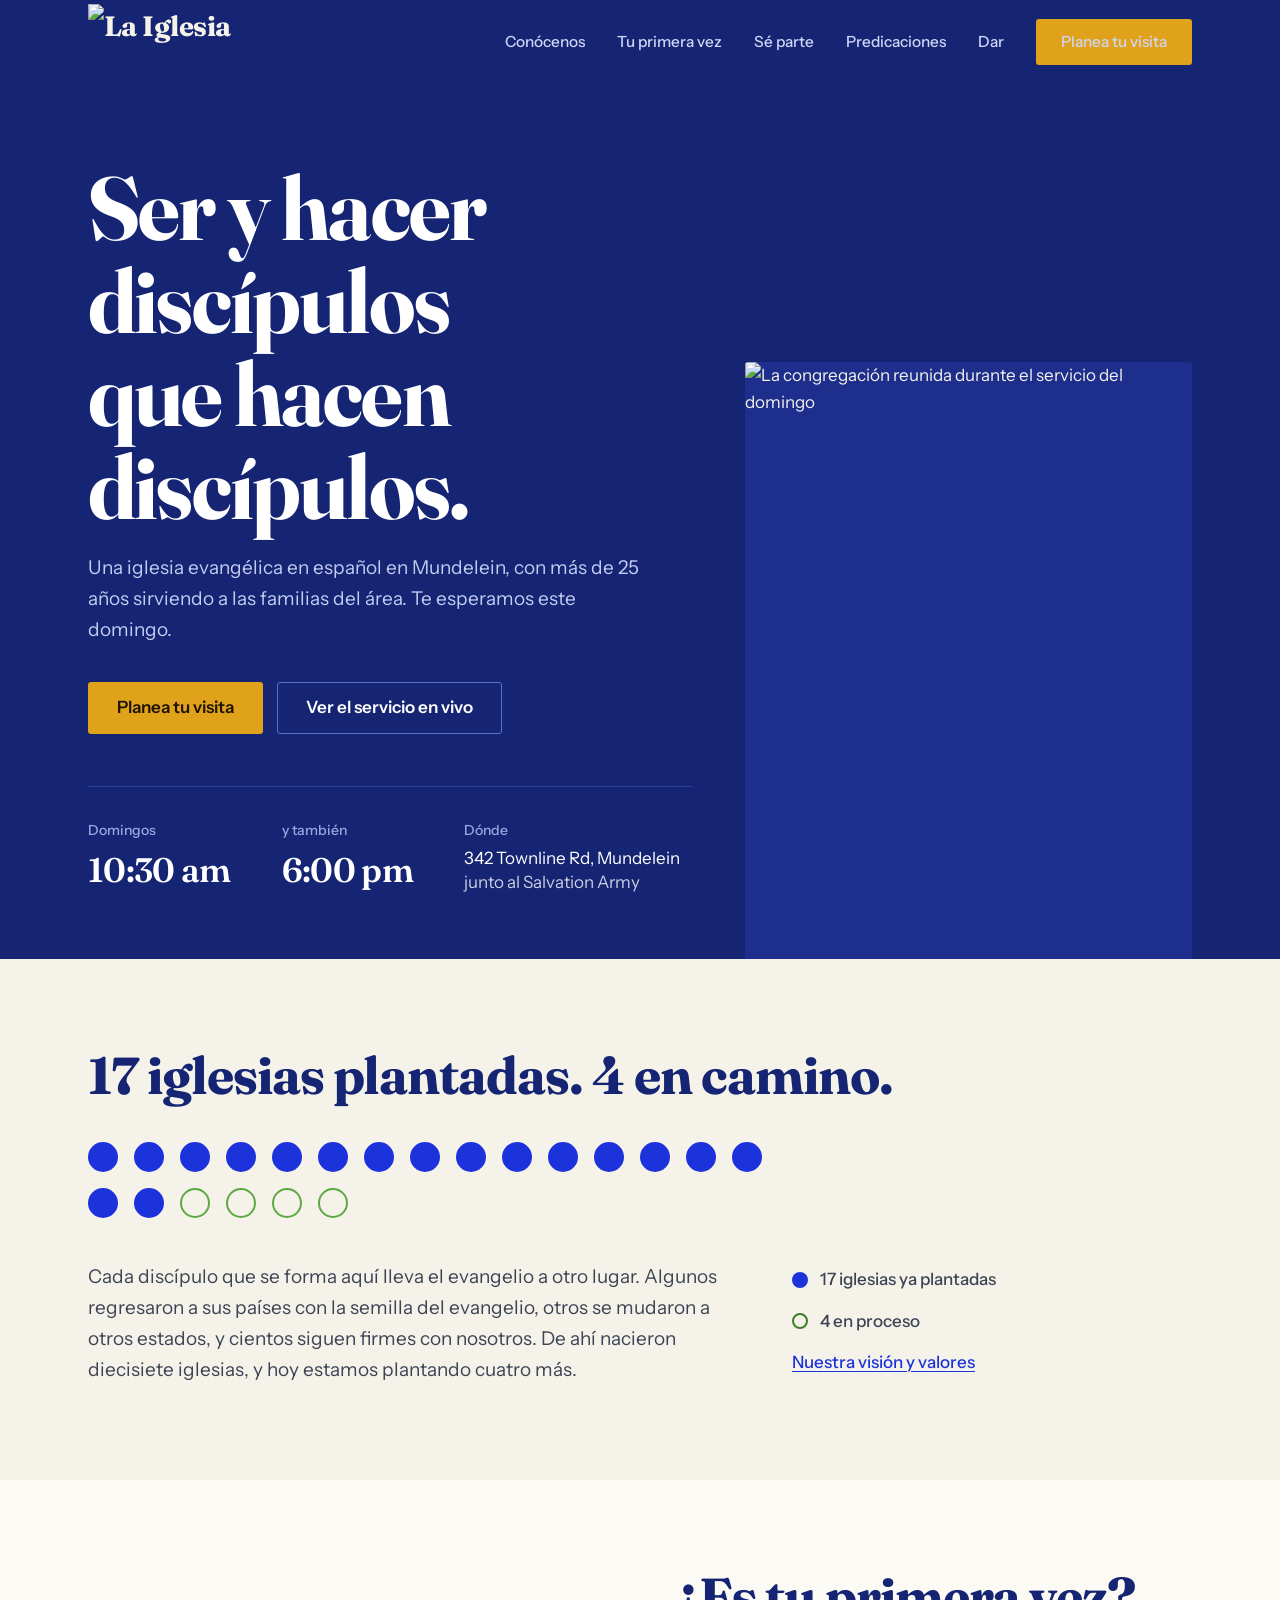
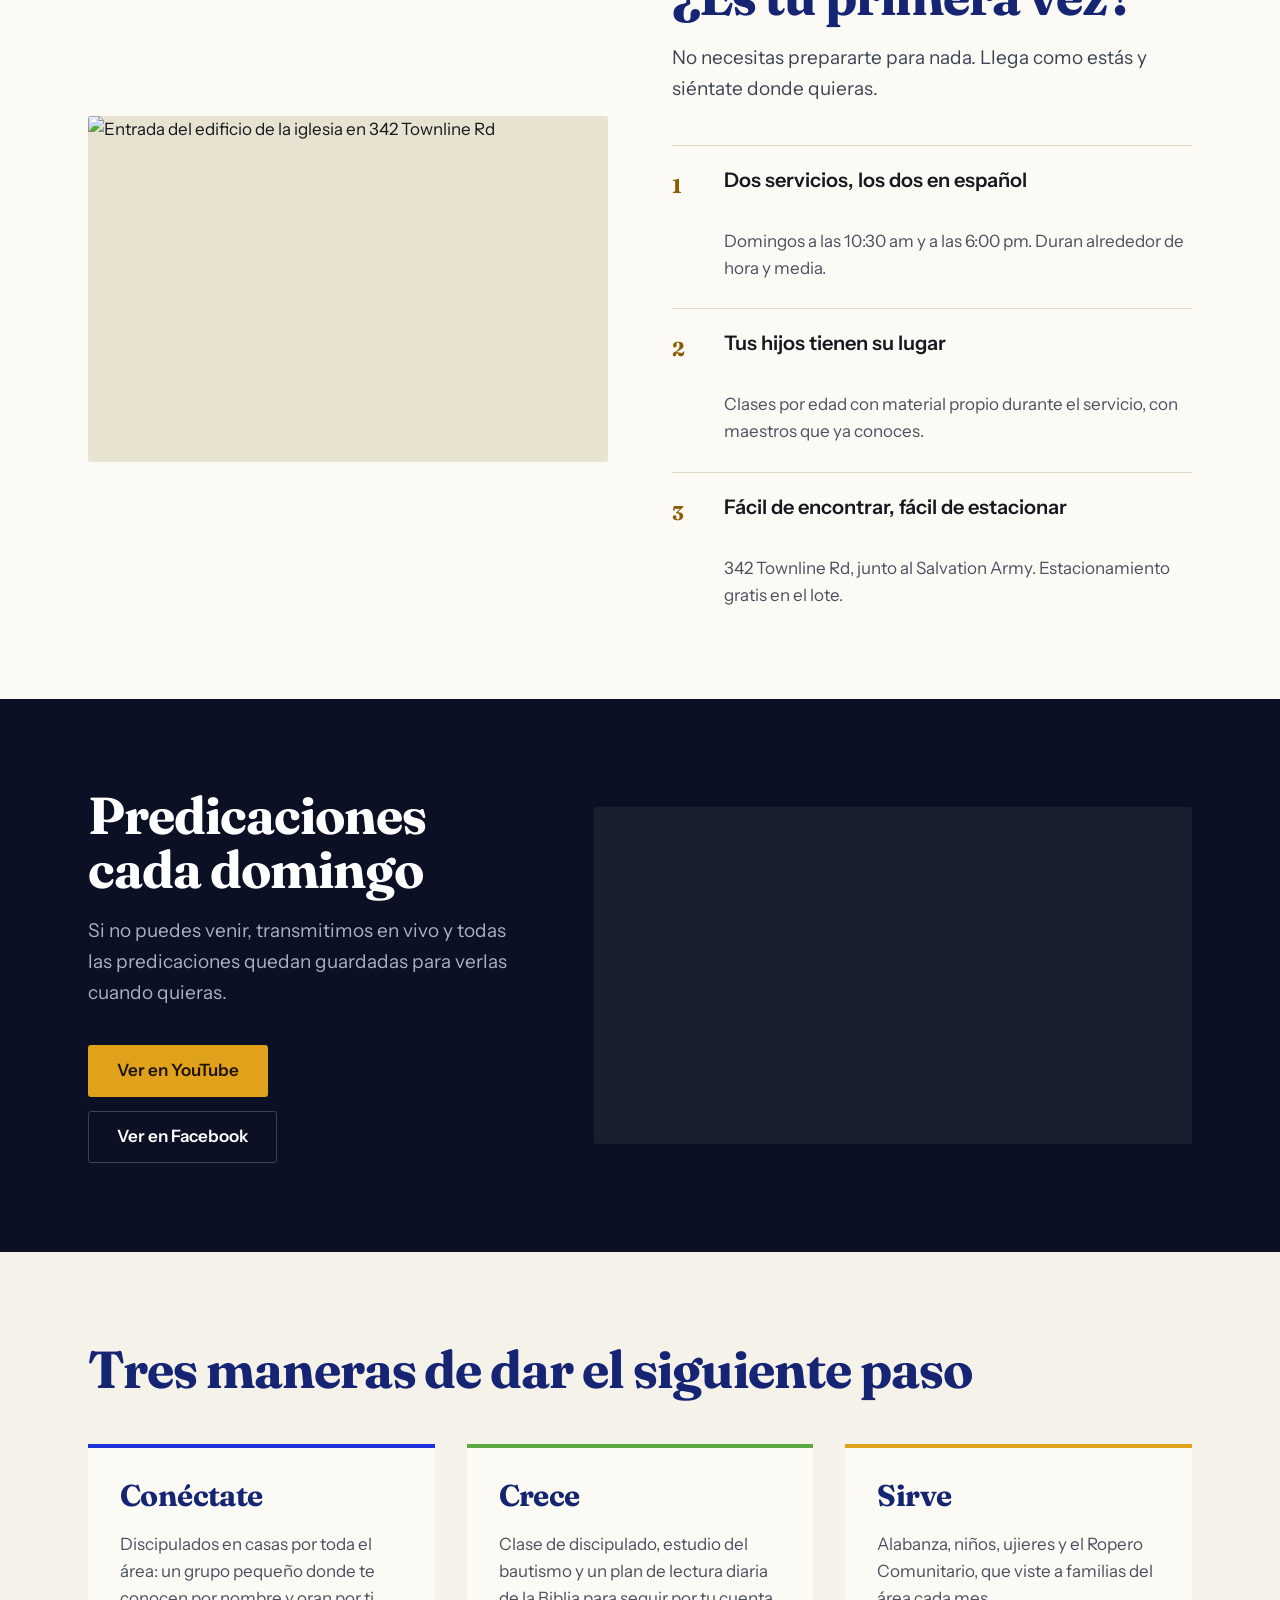
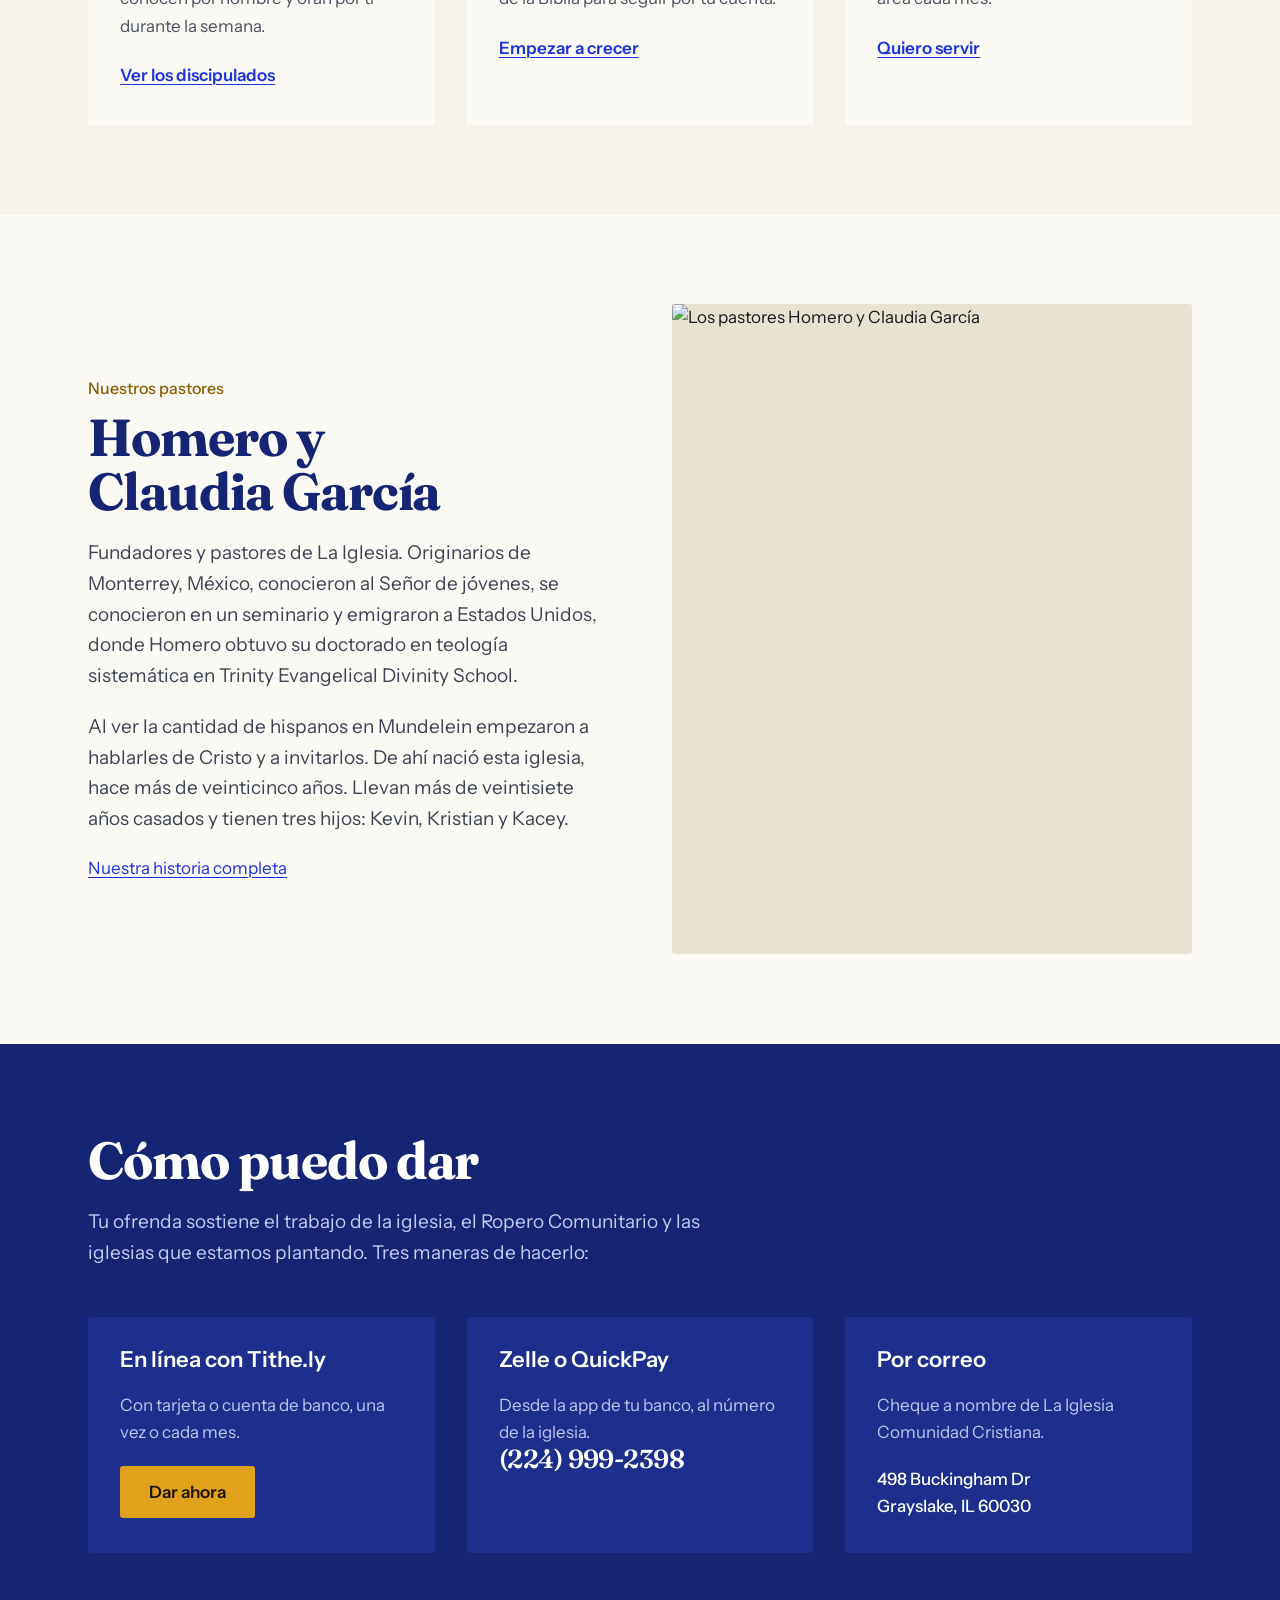
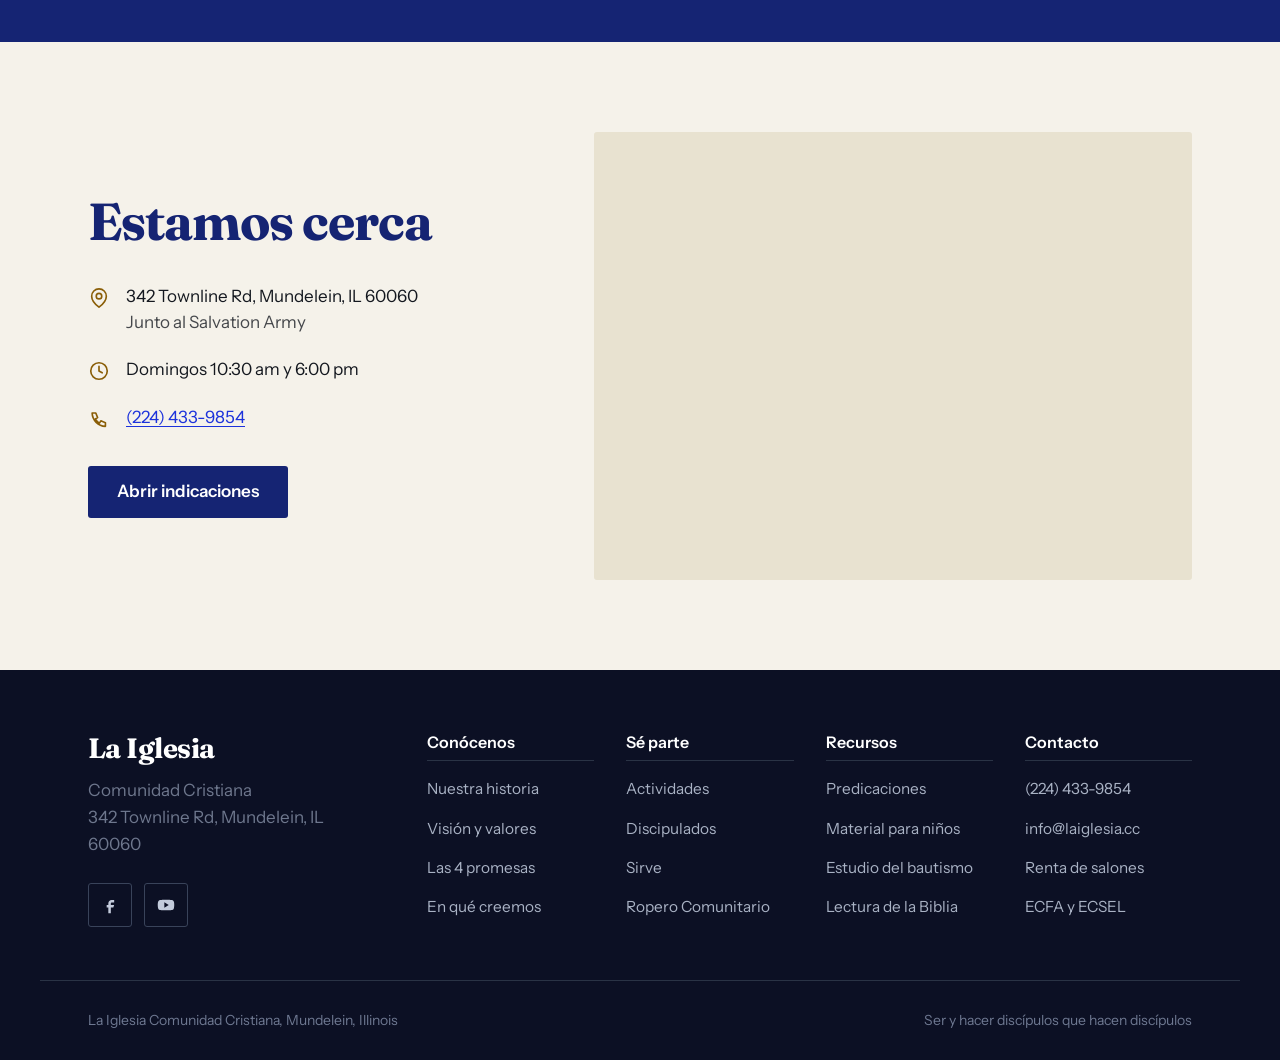
==== commit ef142dee: "Add files via upload" ====
--- a/index.html
+++ b/index.html
@@ -53,7 +53,7 @@
 <header class="site-header">
   <div class="wrap header-inner">
     <a class="brand" href="/">
-      <img src="img/logo.png" alt="La Iglesia Comunidad Cristiana, Mundelein" width="150" height="76">
+      <img src="img/logo.png" alt="La Iglesia" width="150" height="76">
     </a>
 
     <button class="nav-toggle" type="button" aria-expanded="false" aria-controls="nav" aria-label="Abrir el menú">
--- a/styles.css
+++ b/styles.css
@@ -62,6 +62,10 @@
 
 img { max-width: 100%; height: auto; display: block; }
 
+/* mientras falten las imagenes, el texto alternativo se lee como texto normal */
+a img { text-decoration: none; }
+img:-moz-broken, img:-moz-loading { color: inherit; font-size: .9375rem; }
+
 a { color: var(--azul); text-decoration-thickness: 1px; text-underline-offset: 3px; }
 a:hover { color: var(--azul-hondo); }
 
@@ -180,7 +184,16 @@
   min-height: 5.25rem;
 }
 
-.brand { display: flex; align-items: center; }
+.brand {
+  display: flex;
+  align-items: center;
+  font-family: "Fraunces", Georgia, serif;
+  font-size: clamp(1.375rem, 2.6vw, 1.75rem);
+  font-weight: 700;
+  letter-spacing: -.02em;
+  color: var(--hueso);
+  text-decoration: none;
+}
 .brand img { width: clamp(112px, 12vw, 150px); height: auto; }
 
 .nav { display: flex; align-items: center; gap: 2rem; }
@@ -379,11 +392,14 @@
 }
 .steps li::before {
   content: counter(paso);
+  grid-column: 1;
+  grid-row: 1;
   font-family: "Fraunces", Georgia, serif;
   font-size: 1.25rem;
   font-weight: 700;
   color: var(--oro-texto);
 }
+.steps li > * { grid-column: 2; }
 .steps h3 { font-family: "Instrument Sans", sans-serif; font-size: 1.25rem; font-weight: 600; letter-spacing: 0; }
 .steps p { margin-top: .375rem; color: var(--texto-suave); max-width: 34em; }
 
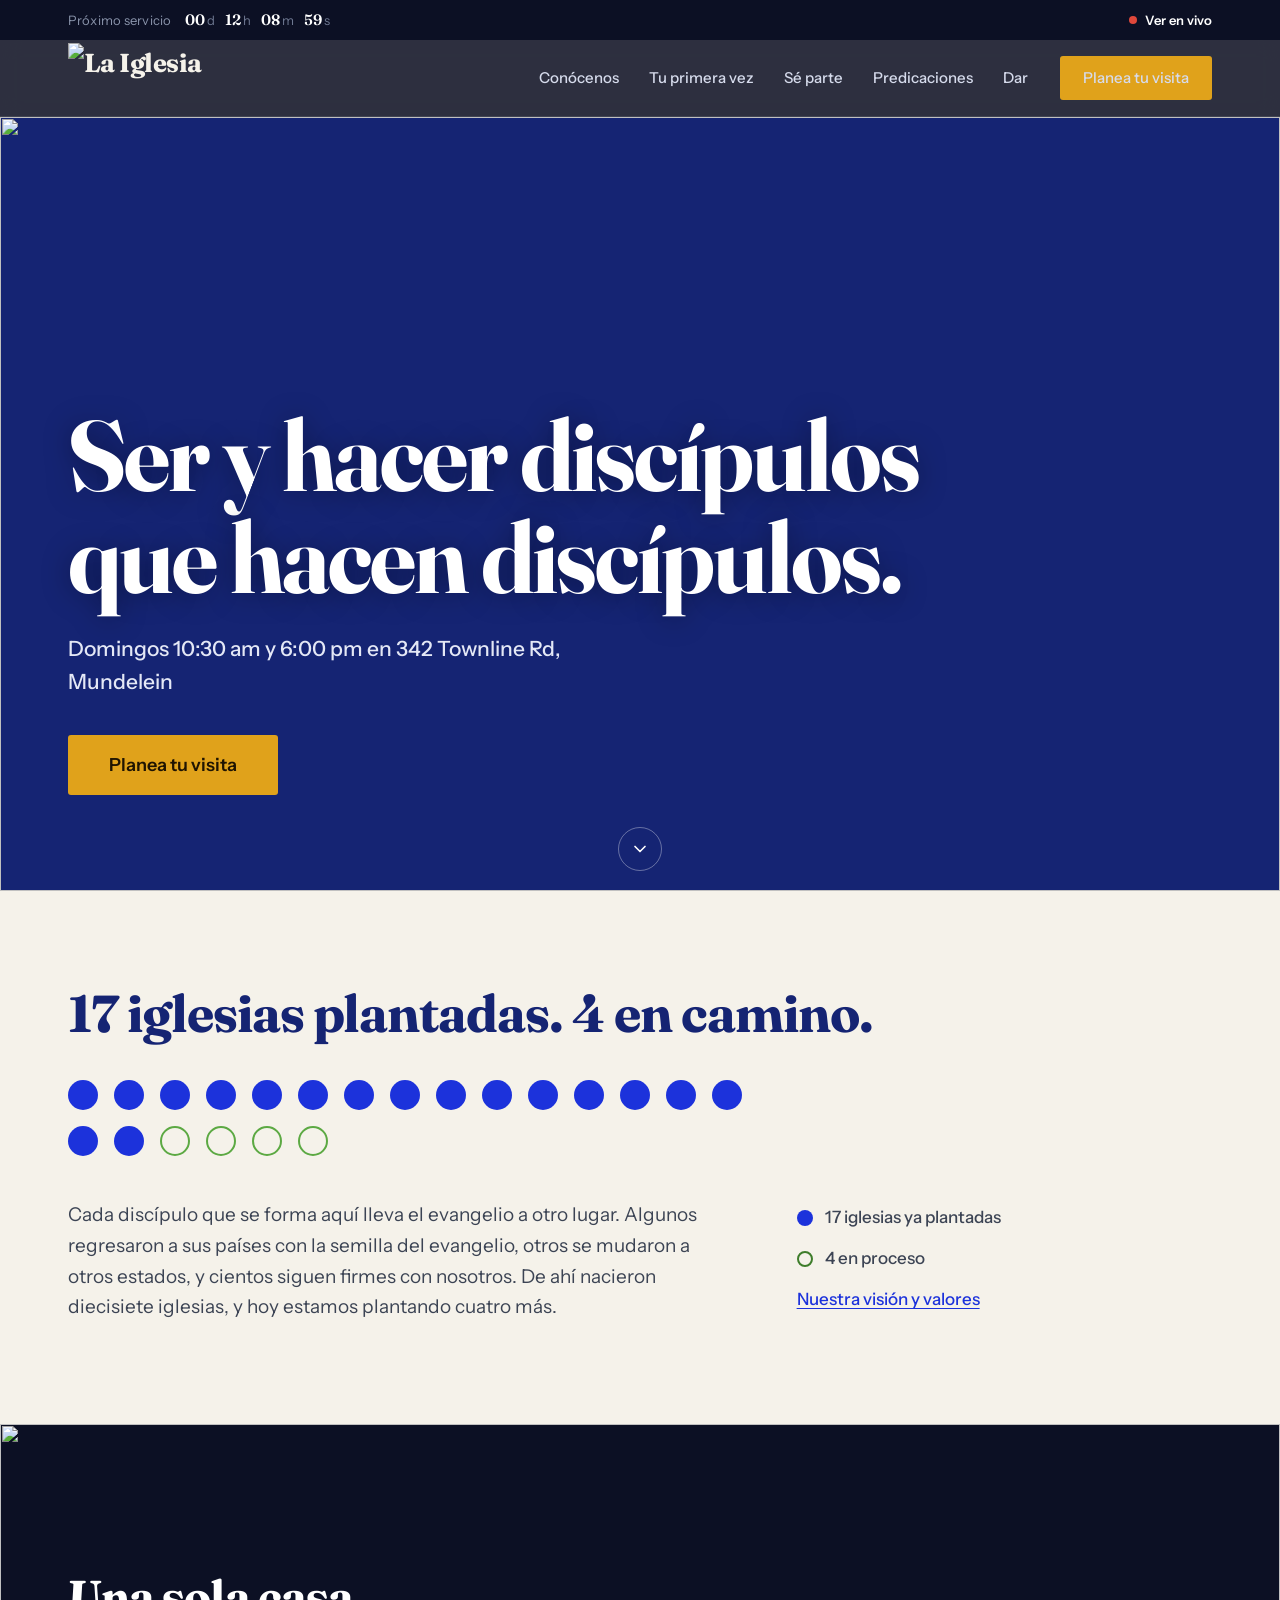
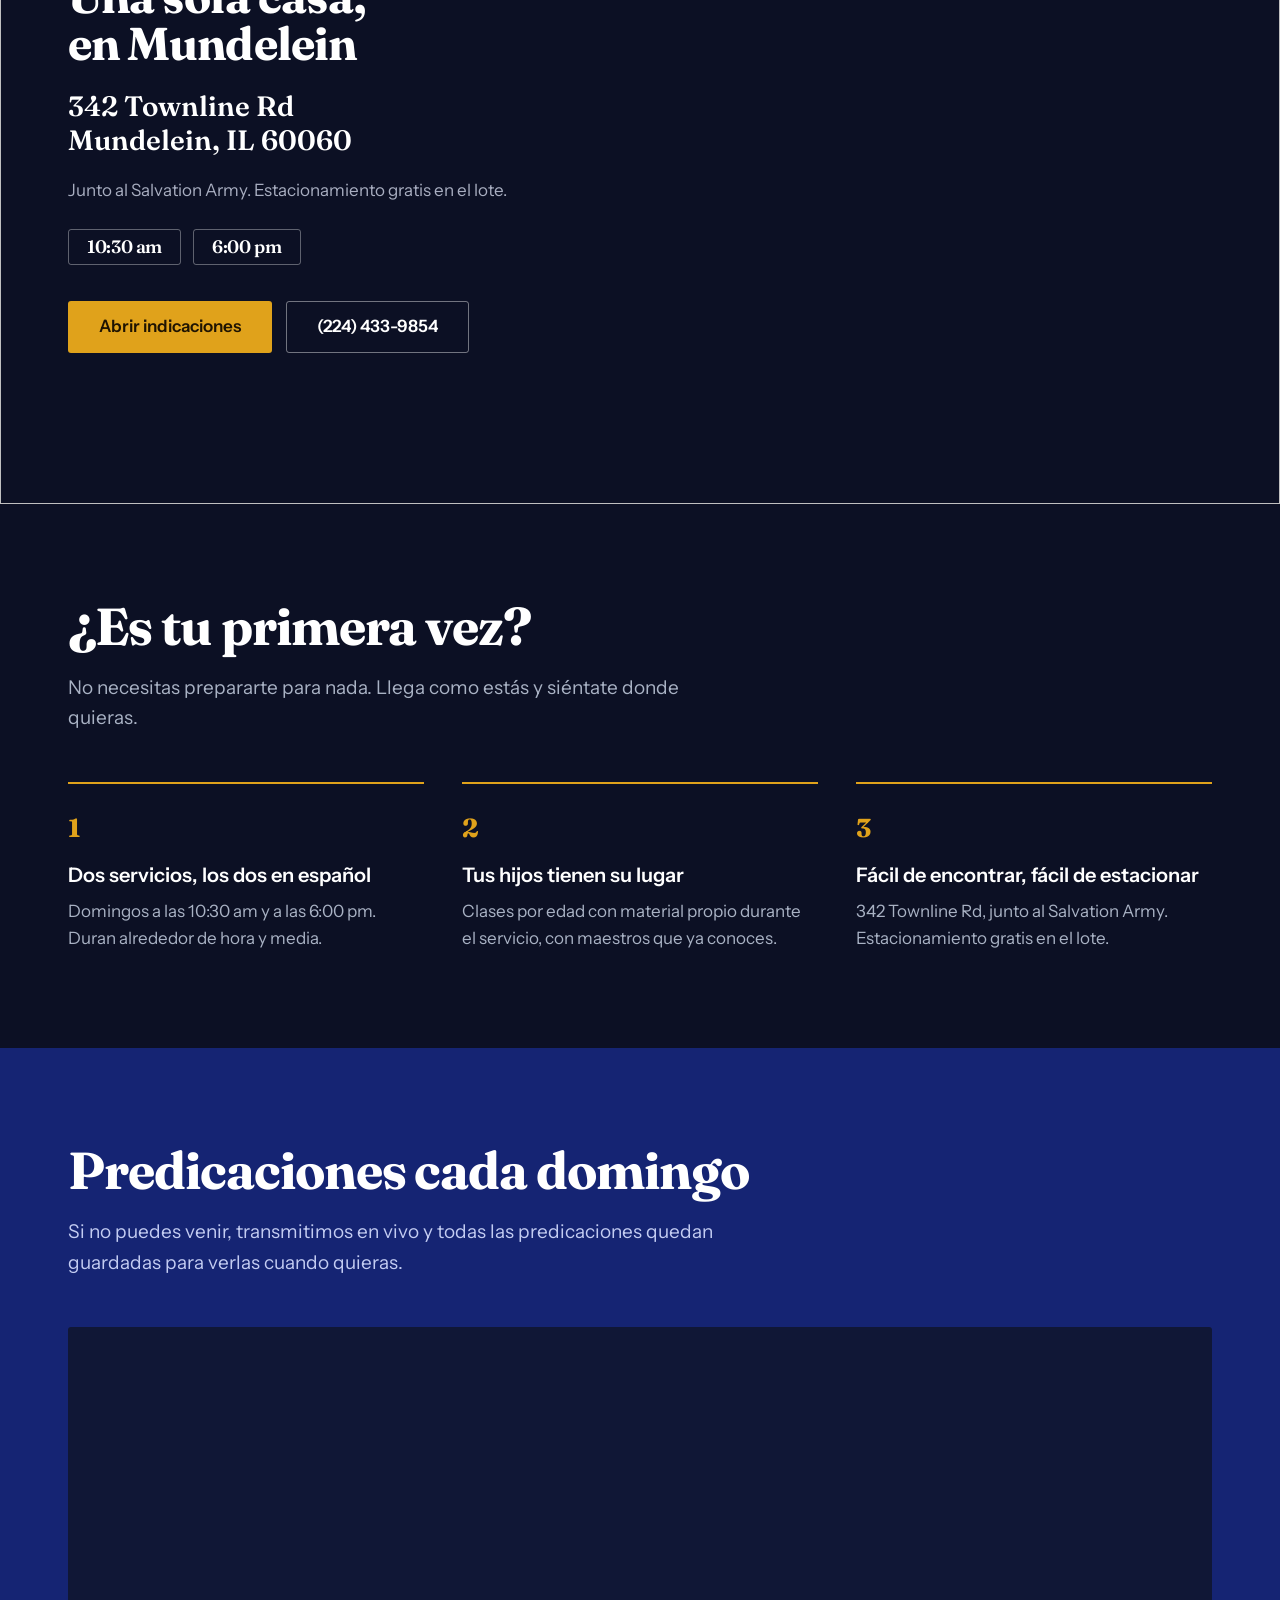
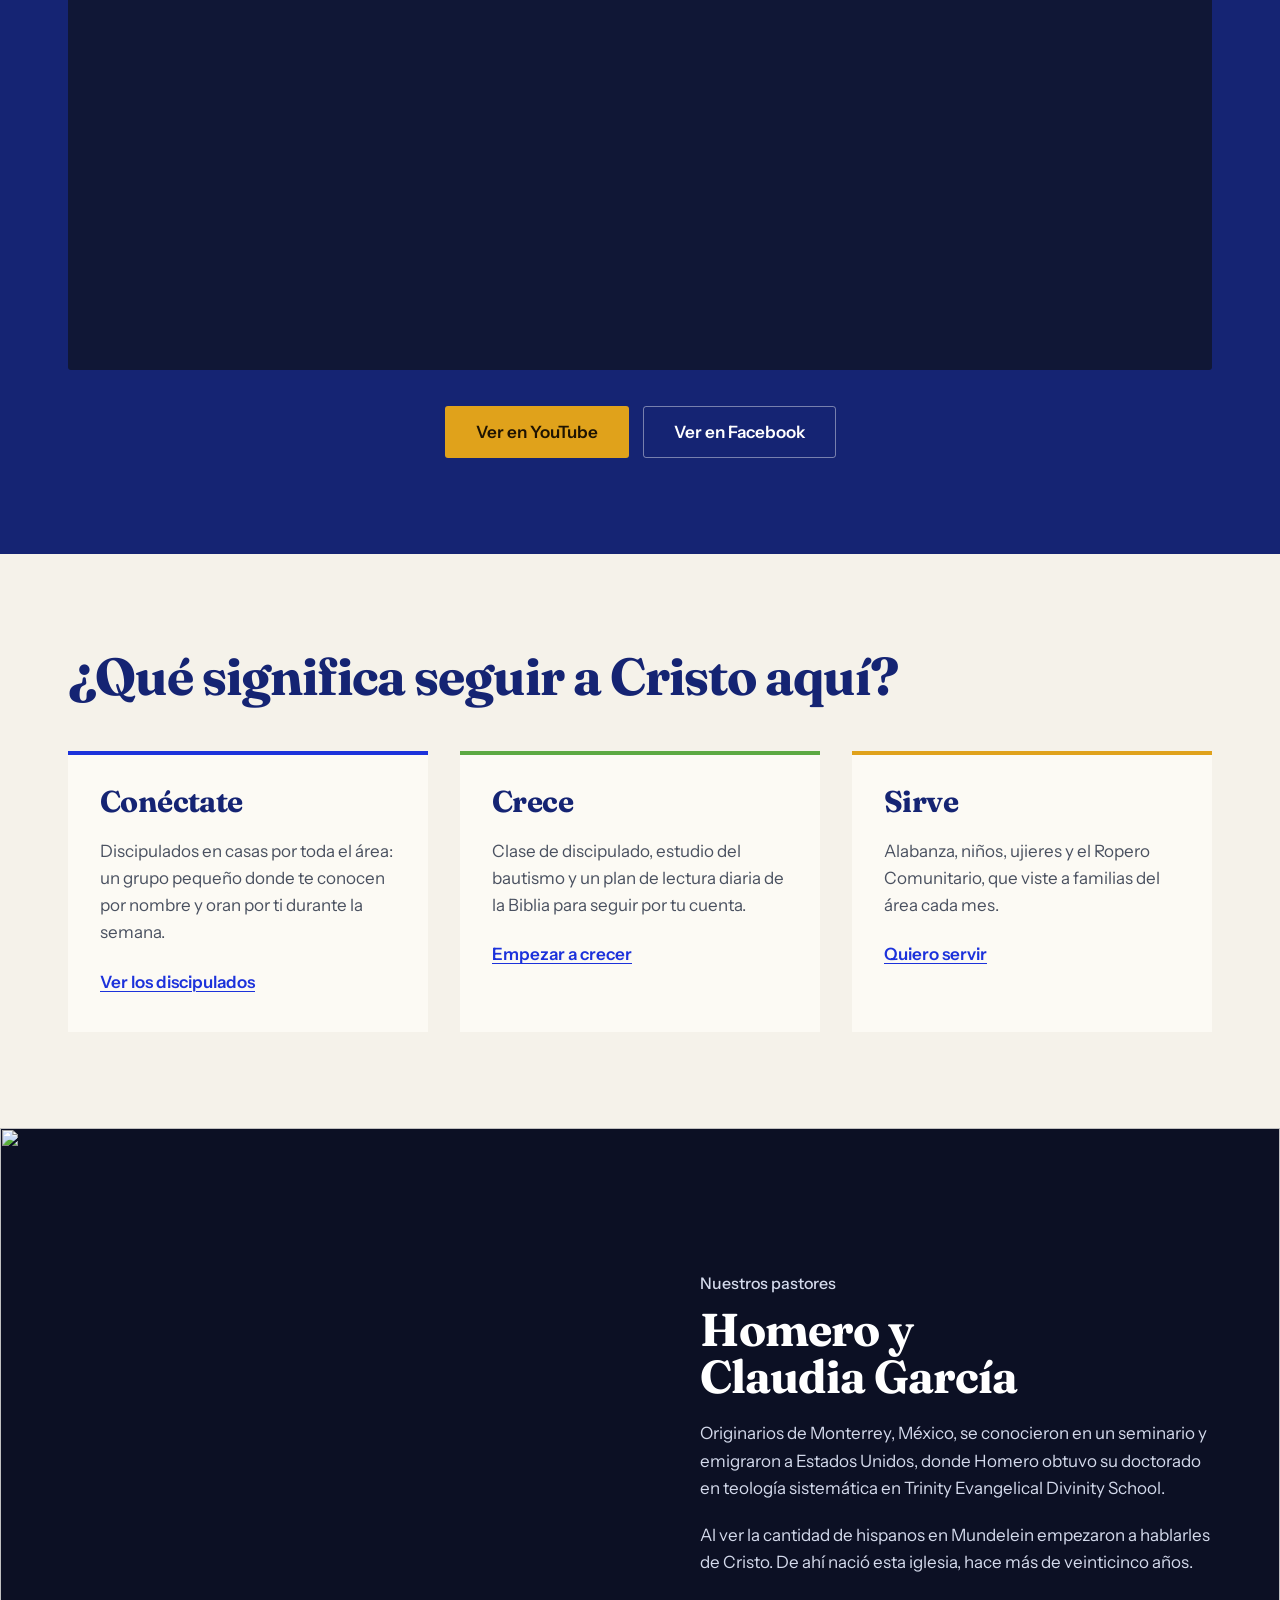
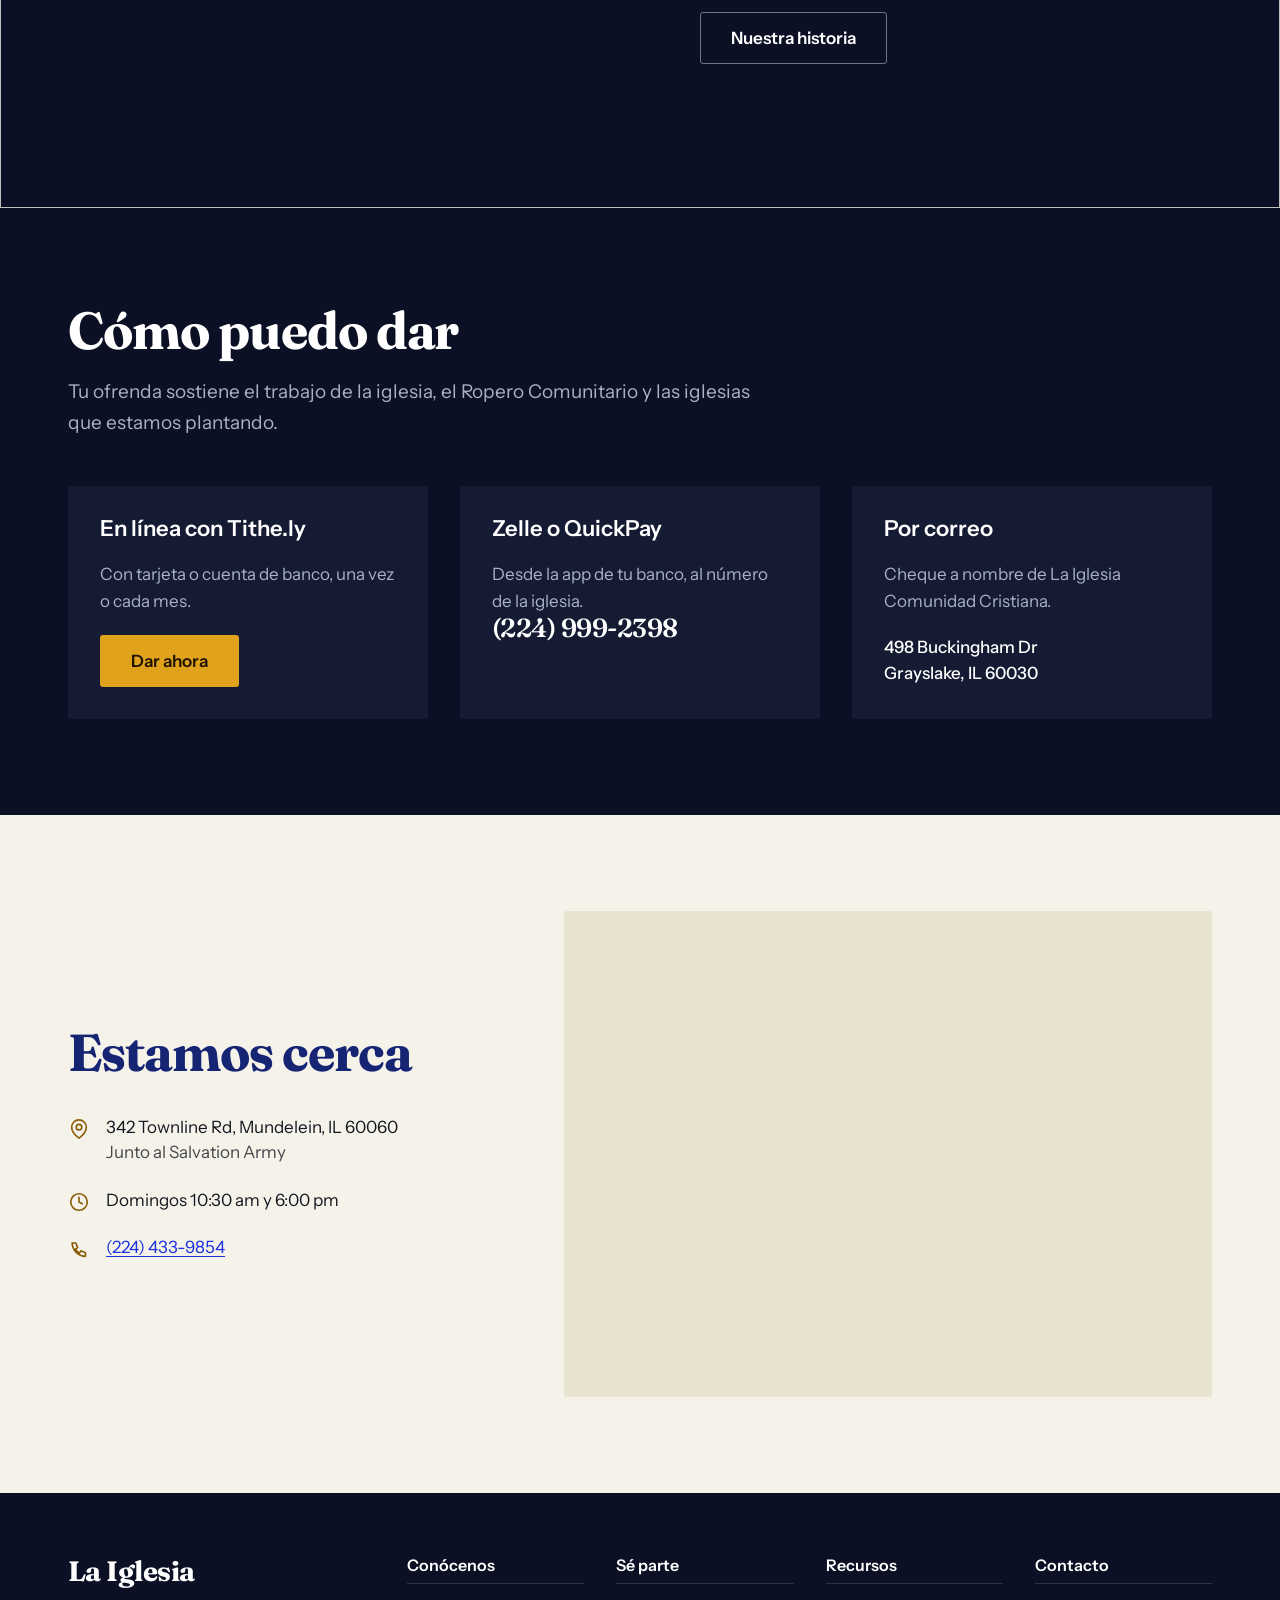
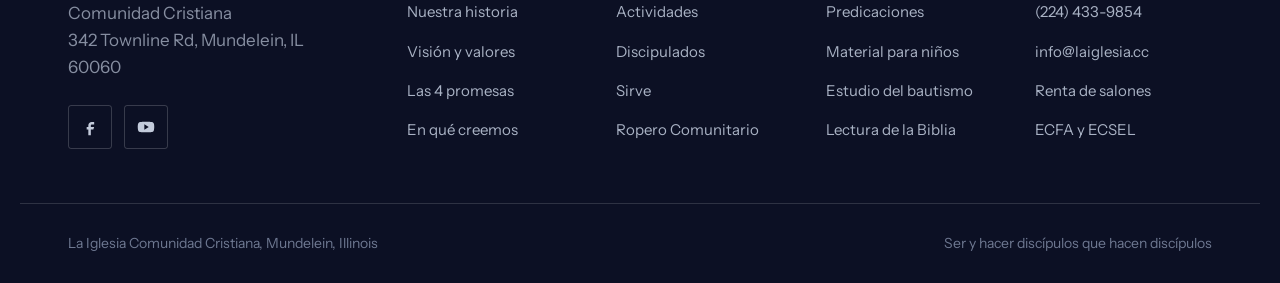
==== commit b664757e: "Add files via upload" ====
--- a/index.html
+++ b/index.html
@@ -13,7 +13,7 @@
 <meta property="og:url" content="https://laiglesia.cc/">
 <meta property="og:image" content="https://laiglesia.cc/img/og.jpg">
 <meta name="twitter:card" content="summary_large_image">
-<meta name="theme-color" content="#152473">
+<meta name="theme-color" content="#0C1024">
 <link rel="icon" href="img/favicon.png" sizes="any">
 <link rel="apple-touch-icon" href="img/apple-touch-icon.png">
 <link rel="preconnect" href="https://fonts.googleapis.com">
@@ -50,6 +50,24 @@
 
 <a class="skip" href="#contenido">Saltar al contenido</a>
 
+<!-- BARRA SUPERIOR CON CUENTA REGRESIVA -->
+<div class="topbar">
+  <div class="wrap topbar-inner">
+    <p class="countdown">
+      <span class="countdown-label">Próximo servicio</span>
+      <span class="clock" id="clock" aria-live="off">
+        <b data-unit="d">--</b><i>d</i>
+        <b data-unit="h">--</b><i>h</i>
+        <b data-unit="m">--</b><i>m</i>
+        <b data-unit="s">--</b><i>s</i>
+      </span>
+    </p>
+    <a class="topbar-link" href="https://www.youtube.com/c/LaIglesiadeMundelein">
+      <span class="pulse" aria-hidden="true"></span>Ver en vivo
+    </a>
+  </div>
+</div>
+
 <header class="site-header">
   <div class="wrap header-inner">
     <a class="brand" href="/">
@@ -75,26 +93,20 @@
 
 <main id="contenido">
 
-  <!-- HERO -->
+  <!-- HERO A SANGRE -->
   <section class="hero">
+    <img class="hero-bg" src="img/congregacion.jpg" alt="" width="2000" height="1333" fetchpriority="high">
+    <div class="scrim" aria-hidden="true"></div>
     <div class="wrap hero-inner">
-      <div class="hero-text">
-        <h1>Ser y hacer discípulos que hacen discípulos.</h1>
-        <p class="lede">Una iglesia evangélica en español en Mundelein, con más de 25 años sirviendo a las familias del área. Te esperamos este domingo.</p>
-        <p class="actions">
-          <a class="btn btn-gold" href="#visitanos">Planea tu visita</a>
-          <a class="btn btn-ghost" href="https://www.youtube.com/c/LaIglesiadeMundelein">Ver el servicio en vivo</a>
-        </p>
-        <dl class="facts">
-          <div><dt>Domingos</dt><dd class="big">10:30 am</dd></div>
-          <div><dt>y también</dt><dd class="big">6:00 pm</dd></div>
-          <div><dt>Dónde</dt><dd>342 Townline Rd, Mundelein<br><span class="soft">junto al Salvation Army</span></dd></div>
-        </dl>
-      </div>
-      <figure class="hero-media">
-        <img src="img/congregacion.jpg" alt="La congregación reunida durante el servicio del domingo" width="760" height="1000" loading="eager">
-      </figure>
-    </div>
+      <h1>Ser y hacer discípulos que hacen discípulos.</h1>
+      <p class="hero-sub">Domingos 10:30 am y 6:00 pm en 342 Townline Rd, Mundelein</p>
+      <p class="actions">
+        <a class="btn btn-gold btn-lg" href="#visitanos">Planea tu visita</a>
+      </p>
+    </div>
+    <a class="hero-scroll" href="#conocenos" aria-label="Bajar a la siguiente sección">
+      <svg viewBox="0 0 24 24" aria-hidden="true"><path d="M6 9l6 6 6-6"/></svg>
+    </a>
   </section>
 
   <!-- MULTIPLICACIÓN -->
@@ -117,60 +129,75 @@
     </div>
   </section>
 
+  <!-- UBICACIÓN A SANGRE -->
+  <section id="visitanos" class="feature">
+    <img class="feature-bg" src="img/entrada.jpg" alt="" width="2000" height="1333" loading="lazy">
+    <div class="scrim scrim-left" aria-hidden="true"></div>
+    <div class="wrap feature-inner">
+      <div class="feature-card">
+        <h2>Una sola casa, en Mundelein</h2>
+        <p class="addr">342 Townline Rd<br>Mundelein, IL 60060</p>
+        <p class="soft">Junto al Salvation Army. Estacionamiento gratis en el lote.</p>
+        <p class="times"><span>10:30 am</span><span>6:00 pm</span></p>
+        <p class="actions">
+          <a class="btn btn-gold" href="https://www.google.com/maps/dir/?api=1&amp;destination=342+Townline+Rd,+Mundelein,+IL+60060">Abrir indicaciones</a>
+          <a class="btn btn-ghost" href="tel:+12244339854">(224) 433-9854</a>
+        </p>
+      </div>
+    </div>
+  </section>
+
   <!-- PRIMERA VEZ -->
-  <section id="primera-vez" class="band band-white">
-    <div class="wrap split">
-      <figure class="split-media">
-        <img src="img/entrada.jpg" alt="Entrada del edificio de la iglesia en 342 Townline Rd" width="900" height="620" loading="lazy">
-      </figure>
-      <div>
+  <section id="primera-vez" class="band band-ink">
+    <div class="wrap">
+      <div class="band-head">
         <h2 class="display">¿Es tu primera vez?</h2>
         <p class="body-lg">No necesitas prepararte para nada. Llega como estás y siéntate donde quieras.</p>
-        <ol class="steps">
-          <li>
-            <h3>Dos servicios, los dos en español</h3>
-            <p>Domingos a las 10:30 am y a las 6:00 pm. Duran alrededor de hora y media.</p>
-          </li>
-          <li>
-            <h3>Tus hijos tienen su lugar</h3>
-            <p>Clases por edad con material propio durante el servicio, con maestros que ya conoces.</p>
-          </li>
-          <li>
-            <h3>Fácil de encontrar, fácil de estacionar</h3>
-            <p>342 Townline Rd, junto al Salvation Army. Estacionamiento gratis en el lote.</p>
-          </li>
-        </ol>
-      </div>
+      </div>
+      <ol class="steps">
+        <li>
+          <h3>Dos servicios, los dos en español</h3>
+          <p>Domingos a las 10:30 am y a las 6:00 pm. Duran alrededor de hora y media.</p>
+        </li>
+        <li>
+          <h3>Tus hijos tienen su lugar</h3>
+          <p>Clases por edad con material propio durante el servicio, con maestros que ya conoces.</p>
+        </li>
+        <li>
+          <h3>Fácil de encontrar, fácil de estacionar</h3>
+          <p>342 Townline Rd, junto al Salvation Army. Estacionamiento gratis en el lote.</p>
+        </li>
+      </ol>
     </div>
   </section>
 
   <!-- PREDICACIONES -->
-  <section id="predicaciones" class="band band-ink">
-    <div class="wrap split split-narrow">
-      <div>
+  <section id="predicaciones" class="band band-azul">
+    <div class="wrap">
+      <div class="band-head">
         <h2 class="display">Predicaciones cada domingo</h2>
         <p class="body-lg">Si no puedes venir, transmitimos en vivo y todas las predicaciones quedan guardadas para verlas cuando quieras.</p>
-        <p class="actions actions-stack">
-          <a class="btn btn-gold" href="https://www.youtube.com/c/LaIglesiadeMundelein">Ver en YouTube</a>
-          <a class="btn btn-ghost" href="https://www.facebook.com/laiglesiacomunidadcristiana/">Ver en Facebook</a>
-        </p>
       </div>
       <div class="video">
         <iframe
-          src="https://www.youtube-nocookie.com/embed?listType=user_uploads&list=LaIglesiadeMundelein"
+          src="https://www.youtube-nocookie.com/embed?listType=user_uploads&amp;list=LaIglesiadeMundelein"
           title="Última predicación de La Iglesia Comunidad Cristiana"
           loading="lazy"
           allow="accelerometer; autoplay; clipboard-write; encrypted-media; gyroscope; picture-in-picture"
           referrerpolicy="strict-origin-when-cross-origin"
           allowfullscreen></iframe>
       </div>
+      <p class="actions actions-center">
+        <a class="btn btn-gold" href="https://www.youtube.com/c/LaIglesiadeMundelein">Ver en YouTube</a>
+        <a class="btn btn-ghost" href="https://www.facebook.com/laiglesiacomunidadcristiana/">Ver en Facebook</a>
+      </p>
     </div>
   </section>
 
   <!-- TRES CAMINOS -->
   <section id="caminos" class="band band-bone">
     <div class="wrap">
-      <h2 class="display">Tres maneras de dar el siguiente paso</h2>
+      <h2 class="display">¿Qué significa seguir a Cristo aquí?</h2>
       <div class="cards">
         <article class="card card-azul">
           <h3>Conéctate</h3>
@@ -191,27 +218,30 @@
     </div>
   </section>
 
-  <!-- PASTORES -->
-  <section id="pastores" class="band band-white">
-    <div class="wrap split split-reverse">
-      <div>
+  <!-- PASTORES A SANGRE -->
+  <section id="pastores" class="feature feature-right">
+    <img class="feature-bg" src="img/pastores.jpg" alt="" width="1600" height="1200" loading="lazy">
+    <div class="scrim scrim-right" aria-hidden="true"></div>
+    <div class="wrap feature-inner">
+      <div class="feature-card">
         <p class="eyebrow">Nuestros pastores</p>
-        <h2 class="display">Homero y Claudia García</h2>
-        <p class="body-lg">Fundadores y pastores de La Iglesia. Originarios de Monterrey, México, conocieron al Señor de jóvenes, se conocieron en un seminario y emigraron a Estados Unidos, donde Homero obtuvo su doctorado en teología sistemática en Trinity Evangelical Divinity School.</p>
-        <p class="body-lg">Al ver la cantidad de hispanos en Mundelein empezaron a hablarles de Cristo y a invitarlos. De ahí nació esta iglesia, hace más de veinticinco años. Llevan más de veintisiete años casados y tienen tres hijos: Kevin, Kristian y Kacey.</p>
-        <p><a href="#conocenos">Nuestra historia completa</a></p>
-      </div>
-      <figure class="split-media portrait">
-        <img src="img/pastores.jpg" alt="Los pastores Homero y Claudia García" width="700" height="800" loading="lazy">
-      </figure>
+        <h2>Homero y Claudia García</h2>
+        <p>Originarios de Monterrey, México, se conocieron en un seminario y emigraron a Estados Unidos, donde Homero obtuvo su doctorado en teología sistemática en Trinity Evangelical Divinity School.</p>
+        <p>Al ver la cantidad de hispanos en Mundelein empezaron a hablarles de Cristo. De ahí nació esta iglesia, hace más de veinticinco años.</p>
+        <p class="actions">
+          <a class="btn btn-ghost" href="#conocenos">Nuestra historia</a>
+        </p>
+      </div>
     </div>
   </section>
 
   <!-- DAR -->
-  <section id="dar" class="band band-azul">
+  <section id="dar" class="band band-ink">
     <div class="wrap">
-      <h2 class="display">Cómo puedo dar</h2>
-      <p class="body-lg">Tu ofrenda sostiene el trabajo de la iglesia, el Ropero Comunitario y las iglesias que estamos plantando. Tres maneras de hacerlo:</p>
+      <div class="band-head">
+        <h2 class="display">Cómo puedo dar</h2>
+        <p class="body-lg">Tu ofrenda sostiene el trabajo de la iglesia, el Ropero Comunitario y las iglesias que estamos plantando.</p>
+      </div>
       <div class="cards cards-dark">
         <article class="panel">
           <h3>En línea con Tithe.ly</h3>
@@ -226,15 +256,15 @@
         <article class="panel">
           <h3>Por correo</h3>
           <p>Cheque a nombre de La Iglesia Comunidad Cristiana.</p>
-          <p class="addr">498 Buckingham Dr<br>Grayslake, IL 60030</p>
-        </article>
-      </div>
-    </div>
-  </section>
-
-  <!-- VISÍTANOS -->
-  <section id="visitanos" class="band band-bone">
-    <div class="wrap split split-narrow">
+          <p class="addr-sm">498 Buckingham Dr<br>Grayslake, IL 60030</p>
+        </article>
+      </div>
+    </div>
+  </section>
+
+  <!-- MAPA -->
+  <section class="band band-bone">
+    <div class="wrap split-map">
       <div>
         <h2 class="display">Estamos cerca</h2>
         <ul class="contact">
@@ -251,11 +281,10 @@
             <a href="tel:+12244339854">(224) 433-9854</a>
           </li>
         </ul>
-        <p><a class="btn btn-azul" href="https://www.google.com/maps/dir/?api=1&destination=342+Townline+Rd,+Mundelein,+IL+60060">Abrir indicaciones</a></p>
       </div>
       <div class="map">
         <iframe
-          src="https://www.google.com/maps?q=342+Townline+Rd,+Mundelein,+IL+60060&output=embed"
+          src="https://www.google.com/maps?q=342+Townline+Rd,+Mundelein,+IL+60060&amp;output=embed"
           title="Mapa de 342 Townline Rd, Mundelein, IL"
           loading="lazy"
           referrerpolicy="no-referrer-when-downgrade"></iframe>
@@ -327,30 +356,81 @@
 </footer>
 
 <script>
-  (function () {
-    var btn = document.querySelector('.nav-toggle');
-    var nav = document.getElementById('nav');
-    if (!btn || !nav) return;
-
-    function close() {
-      btn.setAttribute('aria-expanded', 'false');
-      document.body.classList.remove('nav-open');
+/* ---------------------------------------------------------- menú móvil --- */
+(function () {
+  var btn = document.querySelector('.nav-toggle');
+  var nav = document.getElementById('nav');
+  if (!btn || !nav) return;
+
+  function close() {
+    btn.setAttribute('aria-expanded', 'false');
+    document.body.classList.remove('nav-open');
+  }
+
+  btn.addEventListener('click', function () {
+    var open = btn.getAttribute('aria-expanded') === 'true';
+    btn.setAttribute('aria-expanded', open ? 'false' : 'true');
+    document.body.classList.toggle('nav-open', !open);
+  });
+
+  nav.addEventListener('click', function (e) { if (e.target.closest('a')) close(); });
+  document.addEventListener('keydown', function (e) { if (e.key === 'Escape') close(); });
+})();
+
+/* ------------------------- cuenta regresiva, en hora de Chicago ---------- */
+(function () {
+  var box = document.getElementById('clock');
+  if (!box) return;
+
+  var SERVICIOS = [[10, 30], [18, 0]];           // domingos
+  var cell = {};
+  ['d', 'h', 'm', 's'].forEach(function (u) { cell[u] = box.querySelector('[data-unit="' + u + '"]'); });
+
+  function chicagoNow() {
+    // una fecha cuyos campos locales equivalen a la hora de Chicago
+    return new Date(new Date().toLocaleString('en-US', { timeZone: 'America/Chicago' }));
+  }
+
+  function proximo(now) {
+    for (var add = 0; add < 8; add++) {
+      var d = new Date(now);
+      d.setDate(d.getDate() + add);
+      if (d.getDay() !== 0) continue;            // solo domingos
+      for (var i = 0; i < SERVICIOS.length; i++) {
+        var t = new Date(d);
+        t.setHours(SERVICIOS[i][0], SERVICIOS[i][1], 0, 0);
+        if (t - now > 0) return t;
+      }
     }
-
-    btn.addEventListener('click', function () {
-      var open = btn.getAttribute('aria-expanded') === 'true';
-      btn.setAttribute('aria-expanded', open ? 'false' : 'true');
-      document.body.classList.toggle('nav-open', !open);
-    });
-
-    nav.addEventListener('click', function (e) {
-      if (e.target.closest('a')) close();
-    });
-
-    document.addEventListener('keydown', function (e) {
-      if (e.key === 'Escape') close();
-    });
-  })();
+    return null;
+  }
+
+  function pad(n) { return n < 10 ? '0' + n : String(n); }
+
+  function tick() {
+    var now = chicagoNow();
+    var t = proximo(now);
+    if (!t) return;
+    var s = Math.floor((t - now) / 1000);
+    cell.d.textContent = pad(Math.floor(s / 86400));
+    cell.h.textContent = pad(Math.floor(s % 86400 / 3600));
+    cell.m.textContent = pad(Math.floor(s % 3600 / 60));
+    cell.s.textContent = pad(s % 60);
+  }
+
+  tick();
+  setInterval(tick, 1000);
+})();
+
+/* ------------- si una foto de fondo no carga, la banda se adapta --------- */
+(function () {
+  [].forEach.call(document.querySelectorAll('.hero-bg, .feature-bg'), function (img) {
+    function marcar() {
+      if (!img.naturalWidth) img.closest('section').classList.add('sin-foto');
+    }
+    if (img.complete) marcar(); else img.addEventListener('error', marcar);
+  });
+})();
 </script>
 
 </body>
--- a/styles.css
+++ b/styles.css
@@ -1,38 +1,37 @@
 /* ==========================================================================
    La Iglesia Comunidad Cristiana — laiglesia.cc
    Paleta muestreada del logo oficial (2021 LOGO PNG):
-     azul   #1C32DB   verde  #5CA943
-     oro    #E0A21B   oro suave #BDA06A
+     azul #1C32DB   verde #5CA943   oro #E0A21B   oro suave #BDA06A
    ========================================================================== */
 
 :root {
-  /* colores del logo */
   --azul:        #1C32DB;
   --verde:       #5CA943;
   --oro:         #E0A21B;
   --oro-suave:   #BDA06A;
 
-  /* tonos derivados */
-  --azul-hondo:  #152473;  /* el azul del logo oscurecido, para fondos grandes */
-  --azul-medio:  #1D2E8C;  /* tarjetas sobre el azul hondo */
-  --azul-claro:  #C3CCF2;  /* texto secundario sobre azul */
+  --azul-hondo:  #152473;
+  --azul-medio:  #1D2E8C;
+  --azul-claro:  #C3CCF2;
   --azul-tenue:  #9AA8E0;
-  --verde-hondo: #3E7D2B;  /* el verde no pasa contraste como texto; este sí */
-  --oro-texto:   #8A5E07;  /* oro legible sobre fondo claro */
+  --verde-hondo: #3E7D2B;
+  --oro-texto:   #8A5E07;
   --tinta:       #0C1024;
+  --tinta-alta:  #151B33;
   --hueso:       #F5F2EA;
   --hueso-alto:  #FCFAF4;
   --hueso-linea: #E0D9C5;
   --texto:       #14181F;
   --texto-medio: #3C4454;
   --texto-suave: #4A5160;
-  --sobre-oro:   #1F1402;  /* texto sobre botones de oro */
-
-  --ancho: 1200px;
+  --sobre-oro:   #1F1402;
+
+  --ancho: 1240px;
   --radio: 3px;
-
-  --paso-1: clamp(2rem, 5vw, 3.25rem);
-  --paso-2: clamp(3rem, 7vw, 5.75rem);
+  --barra: 2.5rem;   /* alto de la barra superior */
+
+  --paso-1: clamp(2rem, 4.6vw, 3.25rem);
+  --paso-2: clamp(2.75rem, 8vw, 6.25rem);
 }
 
 *, *::before, *::after { box-sizing: border-box; }
@@ -40,7 +39,7 @@
 html {
   -webkit-text-size-adjust: 100%;
   scroll-behavior: smooth;
-  scroll-padding-top: 6rem;
+  scroll-padding-top: 8rem;
 }
 
 @media (prefers-reduced-motion: reduce) {
@@ -57,34 +56,17 @@
   background: var(--hueso);
   -webkit-font-smoothing: antialiased;
 }
-
 body.nav-open { overflow: hidden; }
 
 img { max-width: 100%; height: auto; display: block; }
-
-/* mientras falten las imagenes, el texto alternativo se lee como texto normal */
 a img { text-decoration: none; }
-img:-moz-broken, img:-moz-loading { color: inherit; font-size: .9375rem; }
 
 a { color: var(--azul); text-decoration-thickness: 1px; text-underline-offset: 3px; }
 a:hover { color: var(--azul-hondo); }
 
-:focus-visible {
-  outline: 3px solid var(--oro);
-  outline-offset: 2px;
-  border-radius: 2px;
-}
-
-.skip {
-  position: absolute;
-  left: -9999px;
-  top: 0;
-  z-index: 100;
-  padding: .75rem 1.25rem;
-  background: var(--oro);
-  color: var(--sobre-oro);
-  font-weight: 600;
-}
+:focus-visible { outline: 3px solid var(--oro); outline-offset: 2px; border-radius: 2px; }
+
+.skip { position: absolute; left: -9999px; top: 0; z-index: 100; padding: .75rem 1.25rem; background: var(--oro); color: var(--sobre-oro); font-weight: 600; }
 .skip:focus { left: 1rem; top: 1rem; }
 
 .wrap {
@@ -94,15 +76,15 @@
   padding-inline: clamp(1.25rem, 4vw, 3rem);
 }
 
-.soft { color: inherit; opacity: .78; }
+.soft { opacity: .78; }
 
 /* --------------------------------------------------------- tipografía ----- */
 
-h1, h2, h3, .wordmark, .big {
+h1, h2, h3, .wordmark, .big, .clock b, .times span {
   font-family: "Fraunces", Georgia, "Times New Roman", serif;
   font-weight: 700;
   letter-spacing: -.02em;
-  line-height: 1.04;
+  line-height: 1.02;
   margin: 0;
   text-wrap: balance;
 }
@@ -112,26 +94,27 @@
 .band-ink .display, .band-azul .display { color: #fff; }
 
 .eyebrow {
-  margin: 0 0 .5rem;
+  margin: 0 0 .625rem;
   font-family: "Instrument Sans", sans-serif;
   font-size: 1rem;
   font-weight: 500;
-  color: var(--oro-texto);
-}
-
-.lede, .body-lg {
-  font-size: clamp(1.0625rem, 1.6vw, 1.1875rem);
+  color: var(--oro);
+}
+
+.body-lg {
+  font-size: clamp(1.0625rem, 1.5vw, 1.1875rem);
   line-height: 1.62;
   color: var(--texto-medio);
-  max-width: 34em;
-}
-.band-ink .lede, .band-ink .body-lg { color: #A9B2C4; }
+  max-width: 36em;
+}
+.band-ink .body-lg { color: #A9B2C4; }
 .band-azul .body-lg { color: var(--azul-claro); }
-.hero .lede { color: var(--azul-claro); max-width: 30em; }
 
 p { margin: 1.25rem 0 0; }
 p:first-child { margin-top: 0; }
 
+.band-head { max-width: 46rem; }
+
 /* -------------------------------------------------------------- botones --- */
 
 .btn {
@@ -139,32 +122,83 @@
   align-items: center;
   justify-content: center;
   min-height: 3.25rem;
-  padding: .5rem 1.75rem;
+  padding: .5rem 1.875rem;
   border: 1px solid transparent;
   border-radius: var(--radio);
   font-size: 1.0625rem;
   font-weight: 600;
   text-decoration: none;
-  transition: background-color .15s ease, border-color .15s ease;
-}
+  transition: background-color .15s ease, border-color .15s ease, color .15s ease;
+}
+.btn-lg { min-height: 3.75rem; padding-inline: 2.5rem; font-size: 1.125rem; }
 
 .btn-gold { background: var(--oro); color: var(--sobre-oro); }
 .btn-gold:hover { background: #C88F16; color: var(--sobre-oro); }
 
-.btn-azul { background: var(--azul-hondo); color: #fff; }
-.btn-azul:hover { background: var(--azul); color: #fff; }
-
-.btn-ghost { border-color: #5A6ED0; color: #fff; }
-.btn-ghost:hover { border-color: #fff; background: rgba(255,255,255,.07); color: #fff; }
-.band-ink .btn-ghost { border-color: #39435A; }
-
-.actions {
-  display: flex;
-  flex-wrap: wrap;
-  gap: .875rem;
-  margin-top: 2.25rem;
-}
-.actions-stack { flex-direction: column; align-items: flex-start; }
+.btn-ghost { border-color: rgba(255,255,255,.42); color: #fff; }
+.btn-ghost:hover { border-color: #fff; background: rgba(255,255,255,.1); color: #fff; }
+
+.actions { display: flex; flex-wrap: wrap; gap: .875rem; margin-top: 2.25rem; }
+.actions-center { justify-content: center; }
+
+/* ------------------------------------------------------- barra superior --- */
+
+.topbar {
+  background: var(--tinta);
+  color: #C3CBDB;
+  padding-top: env(safe-area-inset-top, 0px);
+  font-size: .8125rem;
+}
+
+.topbar-inner {
+  display: flex;
+  align-items: center;
+  justify-content: space-between;
+  gap: 1rem;
+  min-height: var(--barra);
+}
+
+.countdown { display: flex; align-items: center; gap: .875rem; margin: 0; }
+.countdown-label { color: #8A94AB; letter-spacing: .01em; }
+
+.clock { display: flex; align-items: baseline; gap: .125rem; }
+.clock b {
+  font-size: .9375rem;
+  font-weight: 600;
+  color: #fff;
+  font-variant-numeric: tabular-nums;
+  letter-spacing: 0;
+}
+.clock i { font-style: normal; color: #6E7891; margin-right: .5rem; }
+.clock i:last-of-type { margin-right: 0; }
+
+.topbar-link {
+  display: inline-flex;
+  align-items: center;
+  gap: .5rem;
+  color: #fff;
+  font-weight: 600;
+  text-decoration: none;
+  white-space: nowrap;
+}
+.topbar-link:hover { color: var(--oro); }
+
+.pulse {
+  width: .5rem;
+  height: .5rem;
+  border-radius: 50%;
+  background: #E0483B;
+  box-shadow: 0 0 0 0 rgba(224,72,59,.7);
+  animation: pulse 2.4s ease-out infinite;
+}
+@keyframes pulse {
+  70%  { box-shadow: 0 0 0 .5rem rgba(224,72,59,0); }
+  100% { box-shadow: 0 0 0 0 rgba(224,72,59,0); }
+}
+
+@media (max-width: 560px) {
+  .countdown-label { display: none; }
+}
 
 /* ------------------------------------------------------------ encabezado -- */
 
@@ -172,8 +206,9 @@
   position: sticky;
   top: 0;
   z-index: 50;
-  background: var(--azul-hondo);
-  padding-top: env(safe-area-inset-top, 0px);
+  background: rgba(12,16,36,.86);
+  backdrop-filter: blur(10px);
+  border-bottom: 1px solid rgba(255,255,255,.1);
 }
 
 .header-inner {
@@ -181,72 +216,55 @@
   align-items: center;
   justify-content: space-between;
   gap: 1.5rem;
-  min-height: 5.25rem;
+  min-height: 4.75rem;
 }
 
 .brand {
   display: flex;
   align-items: center;
   font-family: "Fraunces", Georgia, serif;
-  font-size: clamp(1.375rem, 2.6vw, 1.75rem);
+  font-size: clamp(1.375rem, 2.6vw, 1.625rem);
   font-weight: 700;
   letter-spacing: -.02em;
   color: var(--hueso);
   text-decoration: none;
 }
-.brand img { width: clamp(112px, 12vw, 150px); height: auto; }
+.brand img { width: clamp(104px, 11vw, 138px); height: auto; }
 
 .nav { display: flex; align-items: center; gap: 2rem; }
-.nav ul {
-  display: flex;
-  align-items: center;
-  gap: 2rem;
-  margin: 0;
-  padding: 0;
-  list-style: none;
-}
-.nav a {
-  font-size: .96rem;
-  font-weight: 500;
-  color: #CFD6F5;
-  text-decoration: none;
-}
+.nav ul { display: flex; align-items: center; gap: 1.875rem; margin: 0; padding: 0; list-style: none; }
+.nav a { font-size: .9375rem; font-weight: 500; color: #D6DBEC; text-decoration: none; }
 .nav a:hover { color: #fff; }
-.nav-cta { min-height: 2.875rem; padding-inline: 1.5rem; font-size: .96rem; }
+.nav-cta { min-height: 2.75rem; padding-inline: 1.375rem; font-size: .9375rem; }
 .nav-cta:hover { color: var(--sobre-oro); }
 
 .nav-toggle {
   display: none;
-  width: 3rem;
-  height: 3rem;
+  width: 3rem; height: 3rem;
   background: transparent;
-  border: 1px solid #37479E;
+  border: 1px solid rgba(255,255,255,.28);
   border-radius: var(--radio);
   cursor: pointer;
 }
 .nav-toggle-bars,
 .nav-toggle-bars::before,
 .nav-toggle-bars::after {
-  display: block;
-  width: 20px;
-  height: 2px;
-  margin-inline: auto;
-  background: var(--hueso);
-  content: "";
+  display: block; width: 20px; height: 2px;
+  margin-inline: auto; background: var(--hueso); content: "";
 }
 .nav-toggle-bars::before { transform: translateY(-6px); }
-.nav-toggle-bars::after { transform: translateY(4px); }
-
-@media (max-width: 920px) {
+.nav-toggle-bars::after  { transform: translateY(4px); }
+
+@media (max-width: 980px) {
   .nav-toggle { display: block; }
   .nav {
     position: fixed;
-    inset: calc(5.25rem + env(safe-area-inset-top, 0px)) 0 0;
+    inset: calc(var(--barra) + 4.75rem + env(safe-area-inset-top, 0px)) 0 0;
     flex-direction: column;
     align-items: stretch;
     gap: 0;
     padding: 1.5rem clamp(1.25rem, 4vw, 3rem) 2rem;
-    background: var(--azul-hondo);
+    background: var(--tinta);
     overflow-y: auto;
     visibility: hidden;
     opacity: 0;
@@ -255,63 +273,131 @@
   .nav ul { flex-direction: column; align-items: stretch; gap: 0; }
   .nav ul a {
     display: block;
-    padding: 1rem 0;
-    border-bottom: 1px solid #2C3C96;
-    font-size: 1.125rem;
+    padding: 1.0625rem 0;
+    border-bottom: 1px solid rgba(255,255,255,.12);
+    font-size: 1.1875rem;
   }
   .nav-cta { margin-top: 1.5rem; }
 }
 
-/* ------------------------------------------------------------------ hero -- */
+/* ------------------------------------------------------- hero a sangre --- */
 
 .hero {
+  position: relative;
+  isolation: isolate;
+  display: flex;
+  align-items: flex-end;
+  min-height: min(86svh, 820px);
+  padding-block: clamp(4rem, 12vw, 8rem) clamp(3.5rem, 8vw, 6rem);
   background: var(--azul-hondo);
-  color: var(--hueso);
-  padding-top: clamp(3rem, 6vw, 5.25rem);
-}
-
-.hero-inner {
-  display: grid;
-  grid-template-columns: minmax(0, 1.15fr) minmax(0, .85fr);
-  gap: clamp(2rem, 4vw, 4rem);
-  align-items: end;
-}
-
-.hero h1 { color: #fff; max-width: 17em; }
-
-.hero-media { margin: 0; align-self: end; }
-.hero-media img {
+  color: #fff;
+  overflow: hidden;
+}
+
+.hero-bg, .feature-bg {
+  position: absolute;
+  inset: 0;
+  z-index: -2;
   width: 100%;
-  aspect-ratio: 3 / 4;
+  height: 100%;
   object-fit: cover;
-  border-radius: var(--radio) var(--radio) 0 0;
-  background: var(--azul-medio);
-}
-
-.hero-text { padding-bottom: clamp(2.5rem, 5vw, 4.5rem); }
-
-.facts {
-  display: flex;
-  flex-wrap: wrap;
-  gap: clamp(1.5rem, 4vw, 3.5rem);
-  margin: 3.25rem 0 0;
-  padding-top: 2rem;
-  border-top: 1px solid #2C3C96;
-}
-.facts div { display: flex; flex-direction: column; gap: .375rem; }
-.facts dt { font-size: .875rem; font-weight: 500; color: var(--azul-tenue); }
-.facts dd { margin: 0; font-size: 1.0625rem; line-height: 1.4; color: #fff; }
-.facts .big { font-size: clamp(1.625rem, 3vw, 2.125rem); font-weight: 600; }
-
-@media (max-width: 860px) {
-  .hero-inner { grid-template-columns: 1fr; }
-  .hero-text { padding-bottom: 2.5rem; }
-  .hero-media img { aspect-ratio: 4 / 3; }
+}
+
+/* velo oscuro: la foto se ve, el texto se lee */
+.scrim {
+  position: absolute;
+  inset: 0;
+  z-index: -1;
+  background:
+    linear-gradient(to top, rgba(8,11,26,.92) 0%, rgba(8,11,26,.66) 42%, rgba(8,11,26,.34) 100%),
+    linear-gradient(to right, rgba(12,16,36,.7) 0%, rgba(12,16,36,0) 72%);
+}
+.scrim-left {
+  background:
+    linear-gradient(to right, rgba(8,11,26,.94) 0%, rgba(8,11,26,.72) 46%, rgba(8,11,26,.22) 100%),
+    linear-gradient(to top, rgba(8,11,26,.5), rgba(8,11,26,.2));
+}
+.scrim-right {
+  background:
+    linear-gradient(to left, rgba(8,11,26,.94) 0%, rgba(8,11,26,.72) 46%, rgba(8,11,26,.22) 100%),
+    linear-gradient(to top, rgba(8,11,26,.5), rgba(8,11,26,.2));
+}
+
+/* si la foto no carga, el velo estorba: se apaga y queda el azul */
+.sin-foto .scrim { background: none; }
+.sin-foto { background: var(--azul-hondo); }
+#pastores.sin-foto { background: var(--tinta); }
+
+.hero-inner { position: relative; }
+.hero h1 { color: #fff; max-width: 19em; text-shadow: 0 2px 28px rgba(0,0,0,.35); }
+.hero-sub {
+  margin-top: 1.5rem;
+  font-size: clamp(1.0625rem, 2vw, 1.3125rem);
+  font-weight: 500;
+  color: #E4E8F6;
+  max-width: 28em;
+}
+
+.hero-scroll {
+  position: absolute;
+  left: 50%;
+  bottom: 1.25rem;
+  transform: translateX(-50%);
+  display: flex;
+  align-items: center;
+  justify-content: center;
+  width: 2.75rem;
+  height: 2.75rem;
+  border: 1px solid rgba(255,255,255,.35);
+  border-radius: 50%;
+}
+.hero-scroll svg { width: 1.25rem; height: 1.25rem; fill: none; stroke: #fff; stroke-width: 2; stroke-linecap: round; stroke-linejoin: round; }
+.hero-scroll:hover { border-color: var(--oro); }
+.hero-scroll:hover svg { stroke: var(--oro); }
+@media (max-width: 760px) { .hero-scroll { display: none; } }
+
+/* -------------------------------------------------- bandas a sangre ------ */
+
+.feature {
+  position: relative;
+  isolation: isolate;
+  display: flex;
+  align-items: center;
+  min-height: min(76svh, 680px);
+  padding-block: clamp(3.5rem, 8vw, 6rem);
+  background: var(--tinta);
+  color: #fff;
+  overflow: hidden;
+}
+
+.feature-inner { position: relative; display: flex; }
+.feature-right .feature-inner { justify-content: flex-end; }
+
+.feature-card { max-width: 32rem; }
+.feature-card h2 { font-size: clamp(1.875rem, 4vw, 2.875rem); color: #fff; }
+.feature-card p { color: #D4DAEC; }
+.feature-card .addr {
+  margin-top: 1.375rem;
+  font-family: "Fraunces", Georgia, serif;
+  font-size: clamp(1.375rem, 2.6vw, 1.75rem);
+  font-weight: 600;
+  line-height: 1.2;
+  color: #fff;
+}
+
+.times { display: flex; flex-wrap: wrap; gap: .75rem; margin-top: 1.5rem; }
+.times span {
+  padding: .5rem 1.125rem;
+  border: 1px solid rgba(255,255,255,.34);
+  border-radius: var(--radio);
+  font-size: 1.125rem;
+  font-weight: 600;
+  color: #fff;
 }
 
 /* ----------------------------------------------------------------- bandas - */
 
-.band { padding-block: clamp(3.5rem, 7vw, 5.75rem); }
+.band { padding-block: clamp(3.5rem, 7.5vw, 6rem); }
 .band-bone  { background: var(--hueso); }
 .band-white { background: var(--hueso-alto); }
 .band-ink   { background: var(--tinta); color: var(--hueso); }
@@ -325,27 +411,13 @@
 }
 @media (max-width: 760px) { .cols-2 { grid-template-columns: 1fr; } }
 
-.split {
+.split-map {
   display: grid;
-  grid-template-columns: repeat(2, minmax(0, 1fr));
-  gap: clamp(2rem, 5vw, 4.5rem);
-  align-items: center;
-}
-.split-narrow { grid-template-columns: minmax(0, .85fr) minmax(0, 1.15fr); }
-@media (max-width: 860px) {
-  .split, .split-narrow { grid-template-columns: 1fr; }
-  .split-reverse .split-media { order: -1; }
-}
-
-.split-media { margin: 0; }
-.split-media img {
-  width: 100%;
-  aspect-ratio: 3 / 2;
-  object-fit: cover;
-  border-radius: var(--radio);
-  background: #E8E2D0;
-}
-.split-media.portrait img { aspect-ratio: 4 / 5; }
+  grid-template-columns: minmax(0, .8fr) minmax(0, 1.2fr);
+  gap: clamp(2rem, 5vw, 4rem);
+  align-items: center;
+}
+@media (max-width: 860px) { .split-map { grid-template-columns: 1fr; } }
 
 /* ------------------------------------------------- marcas de iglesias ---- */
 
@@ -358,57 +430,55 @@
   padding: 0;
   list-style: none;
 }
-.marks li {
-  width: clamp(22px, 2.4vw, 30px);
-  aspect-ratio: 1;
-  border-radius: 50%;
-  background: var(--azul);
-}
+.marks li { width: clamp(22px, 2.4vw, 30px); aspect-ratio: 1; border-radius: 50%; background: var(--azul); }
 .marks li.pending { background: none; border: 2px solid var(--verde); }
 
 .legend { margin: .25rem 0 0; padding: 0; list-style: none; }
-.legend li {
-  display: flex;
-  align-items: center;
-  gap: .75rem;
-  margin-bottom: .875rem;
-  font-weight: 500;
-  color: var(--texto-medio);
-}
+.legend li { display: flex; align-items: center; gap: .75rem; margin-bottom: .875rem; font-weight: 500; color: var(--texto-medio); }
 .legend .dot { width: 1rem; aspect-ratio: 1; border-radius: 50%; background: var(--azul); flex: none; }
 .legend .dot-pending { background: none; border: 2px solid var(--verde-hondo); }
 
 /* ------------------------------------------------------------------ pasos - */
 
-.steps { margin: 2.5rem 0 0; padding: 0; list-style: none; counter-reset: paso; }
+.steps {
+  display: grid;
+  grid-template-columns: repeat(auto-fit, minmax(16rem, 1fr));
+  gap: clamp(1.5rem, 3vw, 3rem);
+  margin: 3rem 0 0;
+  padding: 0;
+  list-style: none;
+  counter-reset: paso;
+}
 .steps li {
-  display: grid;
-  grid-template-columns: 2rem 1fr;
-  gap: 1.25rem;
   padding-top: 1.5rem;
-  margin-top: 1.625rem;
-  border-top: 1px solid var(--hueso-linea);
+  border-top: 2px solid var(--oro);
   counter-increment: paso;
 }
 .steps li::before {
+  display: block;
   content: counter(paso);
-  grid-column: 1;
-  grid-row: 1;
+  margin-bottom: .75rem;
   font-family: "Fraunces", Georgia, serif;
+  font-size: 1.625rem;
+  font-weight: 700;
+  color: var(--oro);
+}
+.steps h3 {
+  font-family: "Instrument Sans", sans-serif;
   font-size: 1.25rem;
-  font-weight: 700;
-  color: var(--oro-texto);
-}
-.steps li > * { grid-column: 2; }
-.steps h3 { font-family: "Instrument Sans", sans-serif; font-size: 1.25rem; font-weight: 600; letter-spacing: 0; }
-.steps p { margin-top: .375rem; color: var(--texto-suave); max-width: 34em; }
+  font-weight: 600;
+  letter-spacing: 0;
+  line-height: 1.3;
+  color: #fff;
+}
+.steps p { margin-top: .625rem; color: #A9B2C4; }
 
 /* --------------------------------------------------------------- tarjetas - */
 
 .cards {
   display: grid;
   grid-template-columns: repeat(auto-fit, minmax(17rem, 1fr));
-  gap: clamp(1.25rem, 2.5vw, 2.5rem);
+  gap: clamp(1.25rem, 2.5vw, 2.25rem);
   margin-top: 3rem;
 }
 
@@ -424,16 +494,11 @@
 .card p { color: var(--texto-suave); }
 .card a { display: inline-block; margin-top: 1.375rem; font-weight: 600; }
 
-.cards-dark { margin-top: 3rem; }
-.panel {
-  padding: 2rem;
-  background: var(--azul-medio);
-  border-radius: var(--radio);
-}
+.panel { padding: 2rem; background: var(--tinta-alta); border-radius: var(--radio); }
 .panel h3 { font-family: "Instrument Sans", sans-serif; font-size: 1.375rem; font-weight: 600; letter-spacing: 0; color: #fff; }
-.panel p { color: #BCC6EE; }
+.panel p { color: #A9B2C4; }
 .panel .big { font-size: 1.625rem; font-weight: 600; color: #fff; }
-.panel .addr { color: #fff; font-weight: 500; }
+.panel .addr-sm { color: #fff; font-weight: 500; line-height: 1.5; }
 
 /* ------------------------------------------------------- video y mapa ----- */
 
@@ -441,14 +506,15 @@
   aspect-ratio: 16 / 9;
   border-radius: var(--radio);
   overflow: hidden;
-  background: #18202F;
-}
-.map { aspect-ratio: 4 / 3; background: #E8E2D0; }
+  background: #101736;
+  margin-top: 3rem;
+}
+.map { aspect-ratio: 4 / 3; background: #E8E2D0; margin-top: 0; }
 .video iframe, .map iframe { width: 100%; height: 100%; border: 0; display: block; }
 
 /* -------------------------------------------------------------- contacto -- */
 
-.contact { margin: 2.25rem 0 2.25rem; padding: 0; list-style: none; }
+.contact { margin: 2.25rem 0 0; padding: 0; list-style: none; }
 .contact li {
   display: grid;
   grid-template-columns: 1.5rem 1fr;
@@ -458,23 +524,14 @@
   line-height: 1.5;
 }
 .contact svg {
-  width: 1.375rem;
-  height: 1.375rem;
-  margin-top: .1875rem;
-  fill: none;
-  stroke: var(--oro-texto);
-  stroke-width: 1.8;
-  stroke-linecap: round;
-  stroke-linejoin: round;
+  width: 1.375rem; height: 1.375rem; margin-top: .1875rem;
+  fill: none; stroke: var(--oro-texto); stroke-width: 1.8;
+  stroke-linecap: round; stroke-linejoin: round;
 }
 
 /* ------------------------------------------------------- pie de página ---- */
 
-.site-footer {
-  background: var(--tinta);
-  color: #A9B2C4;
-  padding-block: clamp(2.75rem, 5vw, 4rem) 0;
-}
+.site-footer { background: var(--tinta); color: #A9B2C4; padding-block: clamp(2.75rem, 5vw, 4rem) 0; }
 
 .footer-top {
   display: grid;
@@ -484,57 +541,46 @@
 @media (max-width: 860px) { .footer-top { grid-template-columns: 1fr; } }
 
 .wordmark { font-size: 1.75rem; color: #fff; margin: 0; }
-.footer-brand .soft { color: #8A94AB; margin-top: .875rem; }
+.footer-brand .soft { margin-top: .875rem; }
 
 .social { display: flex; gap: .75rem; margin-top: 1.5rem; }
 .social a {
-  display: flex;
-  align-items: center;
-  justify-content: center;
-  width: 2.75rem;
-  height: 2.75rem;
-  border: 1px solid #39435A;
+  display: flex; align-items: center; justify-content: center;
+  width: 2.75rem; height: 2.75rem;
+  border: 1px solid rgba(255,255,255,.18);
   border-radius: var(--radio);
 }
 .social a:hover { border-color: var(--oro); }
 .social svg { width: 1.25rem; height: 1.25rem; fill: #C3CBDB; }
 .social a:hover svg { fill: var(--oro); }
 
-.footer-nav {
-  display: grid;
-  grid-template-columns: repeat(auto-fit, minmax(10rem, 1fr));
-  gap: 2rem;
-}
+.footer-nav { display: grid; grid-template-columns: repeat(auto-fit, minmax(10rem, 1fr)); gap: 2rem; }
 .footer-nav h2 {
   font-family: "Instrument Sans", sans-serif;
-  font-size: 1rem;
-  font-weight: 600;
-  letter-spacing: 0;
-  color: #fff;
+  font-size: 1rem; font-weight: 600; letter-spacing: 0; color: #fff;
   padding-bottom: .625rem;
-  border-bottom: 1px solid #2A3345;
+  border-bottom: 1px solid rgba(255,255,255,.14);
 }
 .footer-nav ul { margin: .875rem 0 0; padding: 0; list-style: none; }
 .footer-nav li { margin-bottom: .75rem; }
-.footer-nav a { font-size: .96rem; color: #A9B2C4; text-decoration: none; }
+.footer-nav a { font-size: .9375rem; color: #A9B2C4; text-decoration: none; }
 .footer-nav a:hover { color: #fff; }
 
 .footer-bottom {
-  display: flex;
-  flex-wrap: wrap;
-  justify-content: space-between;
-  gap: .75rem;
+  display: flex; flex-wrap: wrap; justify-content: space-between; gap: .75rem;
   margin-top: clamp(2rem, 4vw, 3rem);
   padding-top: 1.75rem;
   padding-bottom: calc(1.75rem + env(safe-area-inset-bottom, 0px));
-  border-top: 1px solid #2A3345;
+  border-top: 1px solid rgba(255,255,255,.14);
 }
 .footer-bottom p { margin: 0; font-size: .875rem; color: #6E7891; }
 
 /* ------------------------------------------------------------ impresión --- */
 
 @media print {
-  .site-header, .nav, .video, .map, .social { display: none; }
+  .topbar, .site-header, .nav, .video, .map, .social, .hero-scroll { display: none; }
   body { background: #fff; color: #000; }
-  .band, .hero { background: #fff; color: #000; padding-block: 1.5rem; }
-}
+  .band, .hero, .feature { background: #fff; color: #000; min-height: 0; padding-block: 1.5rem; }
+  .hero-bg, .feature-bg, .scrim { display: none; }
+  .hero h1, .display, .feature-card h2, .steps h3 { color: #000; }
+}
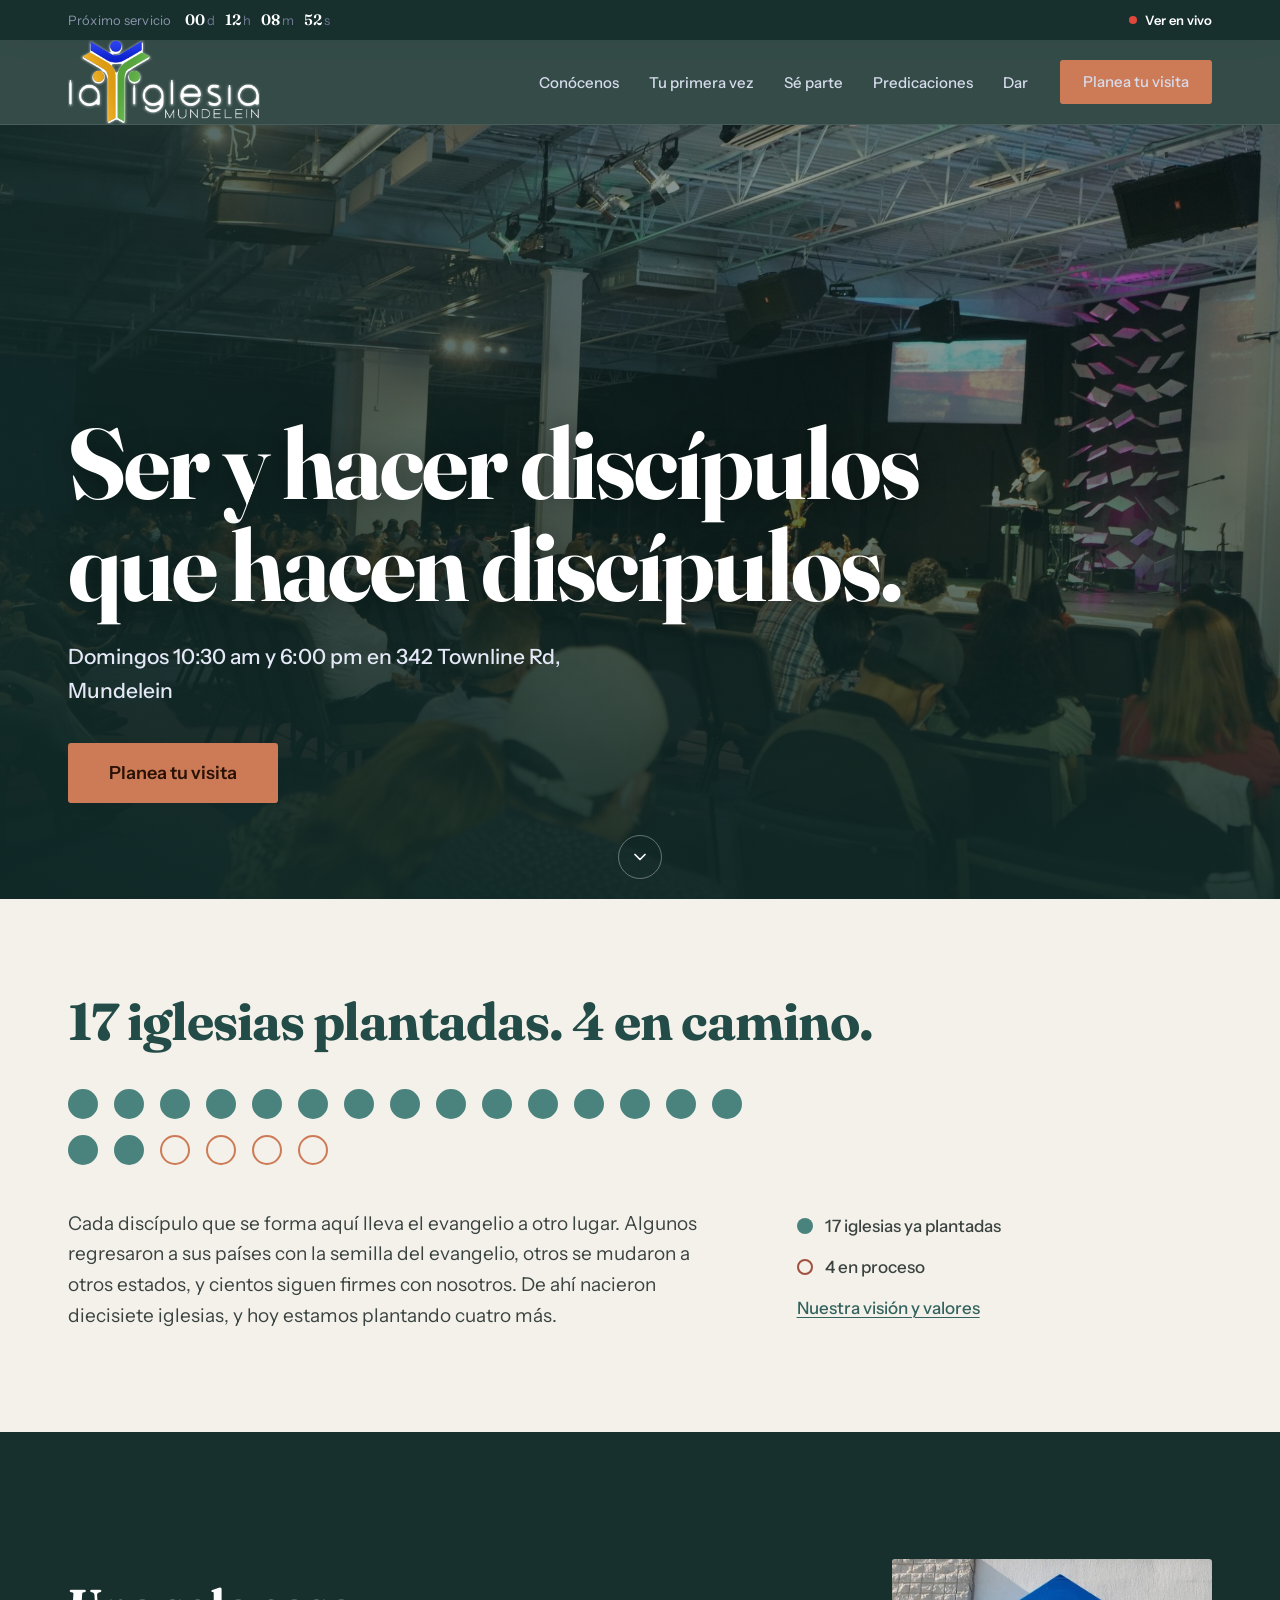
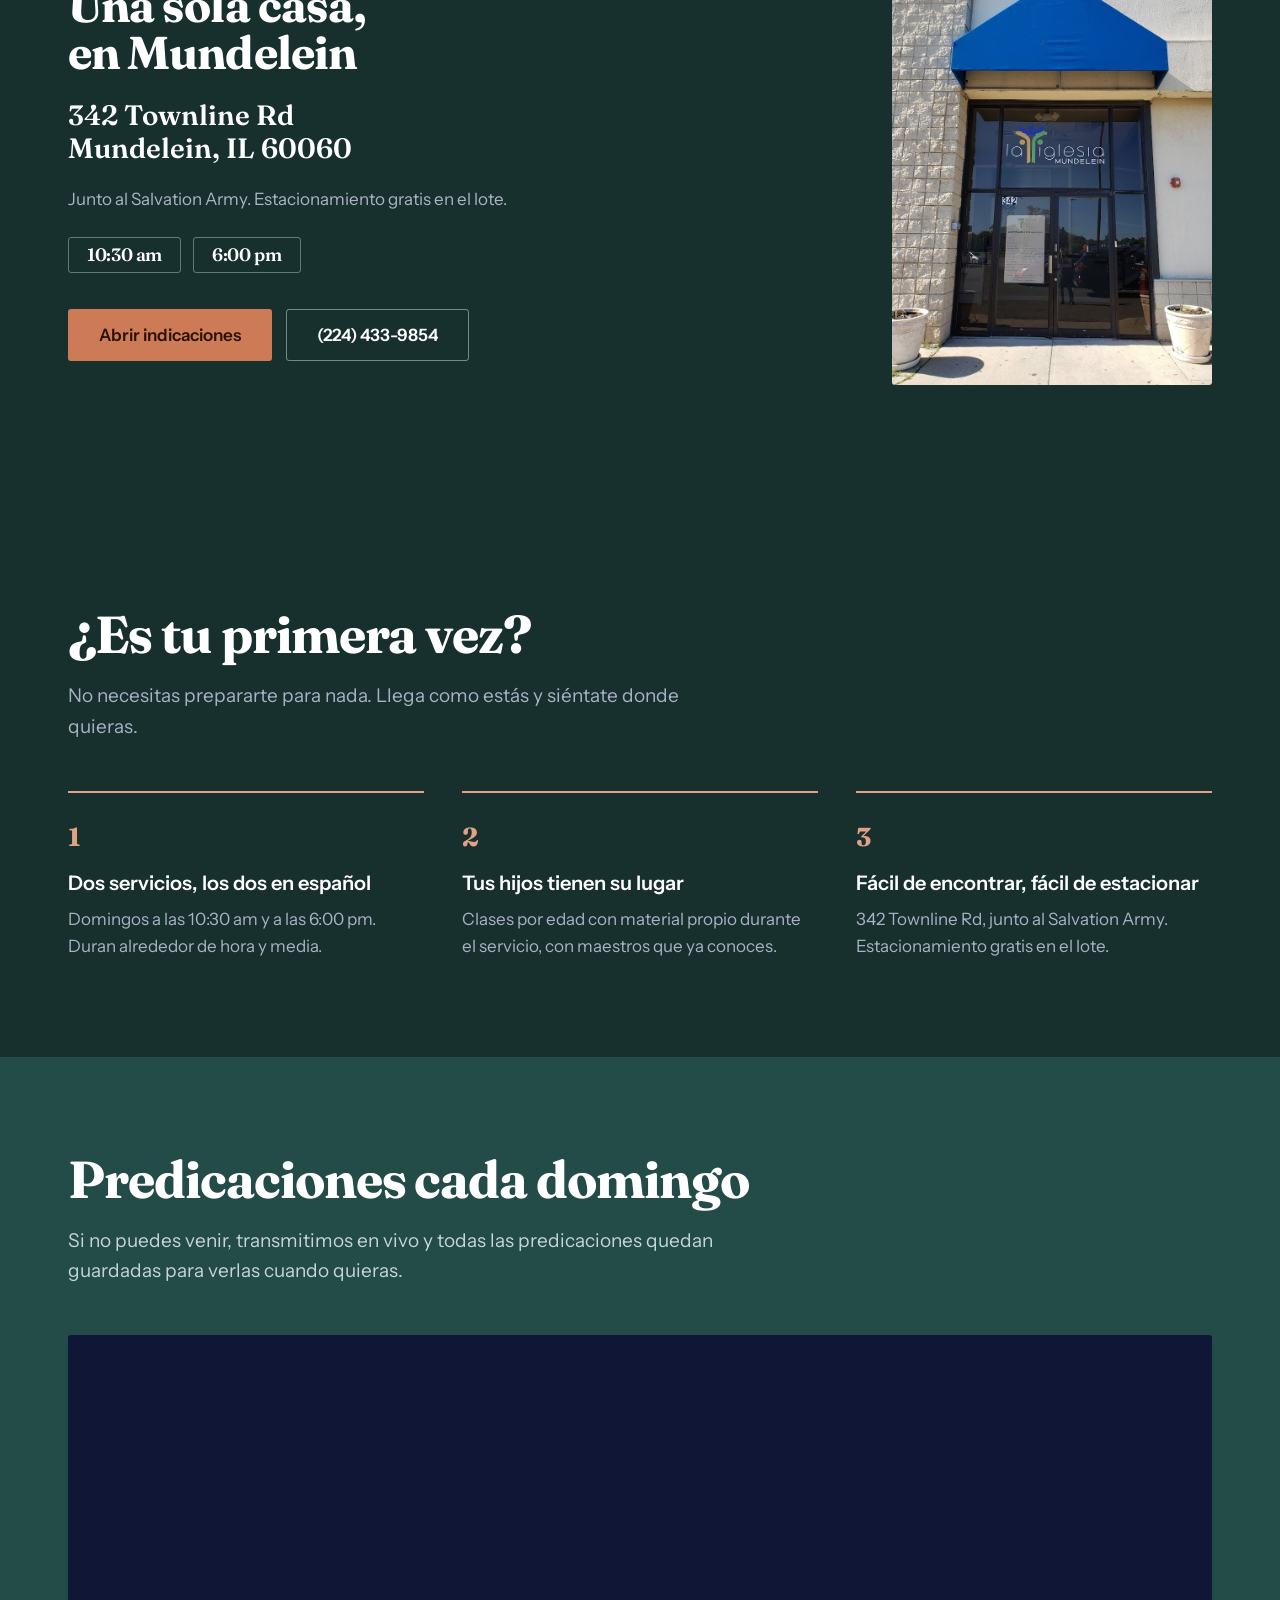
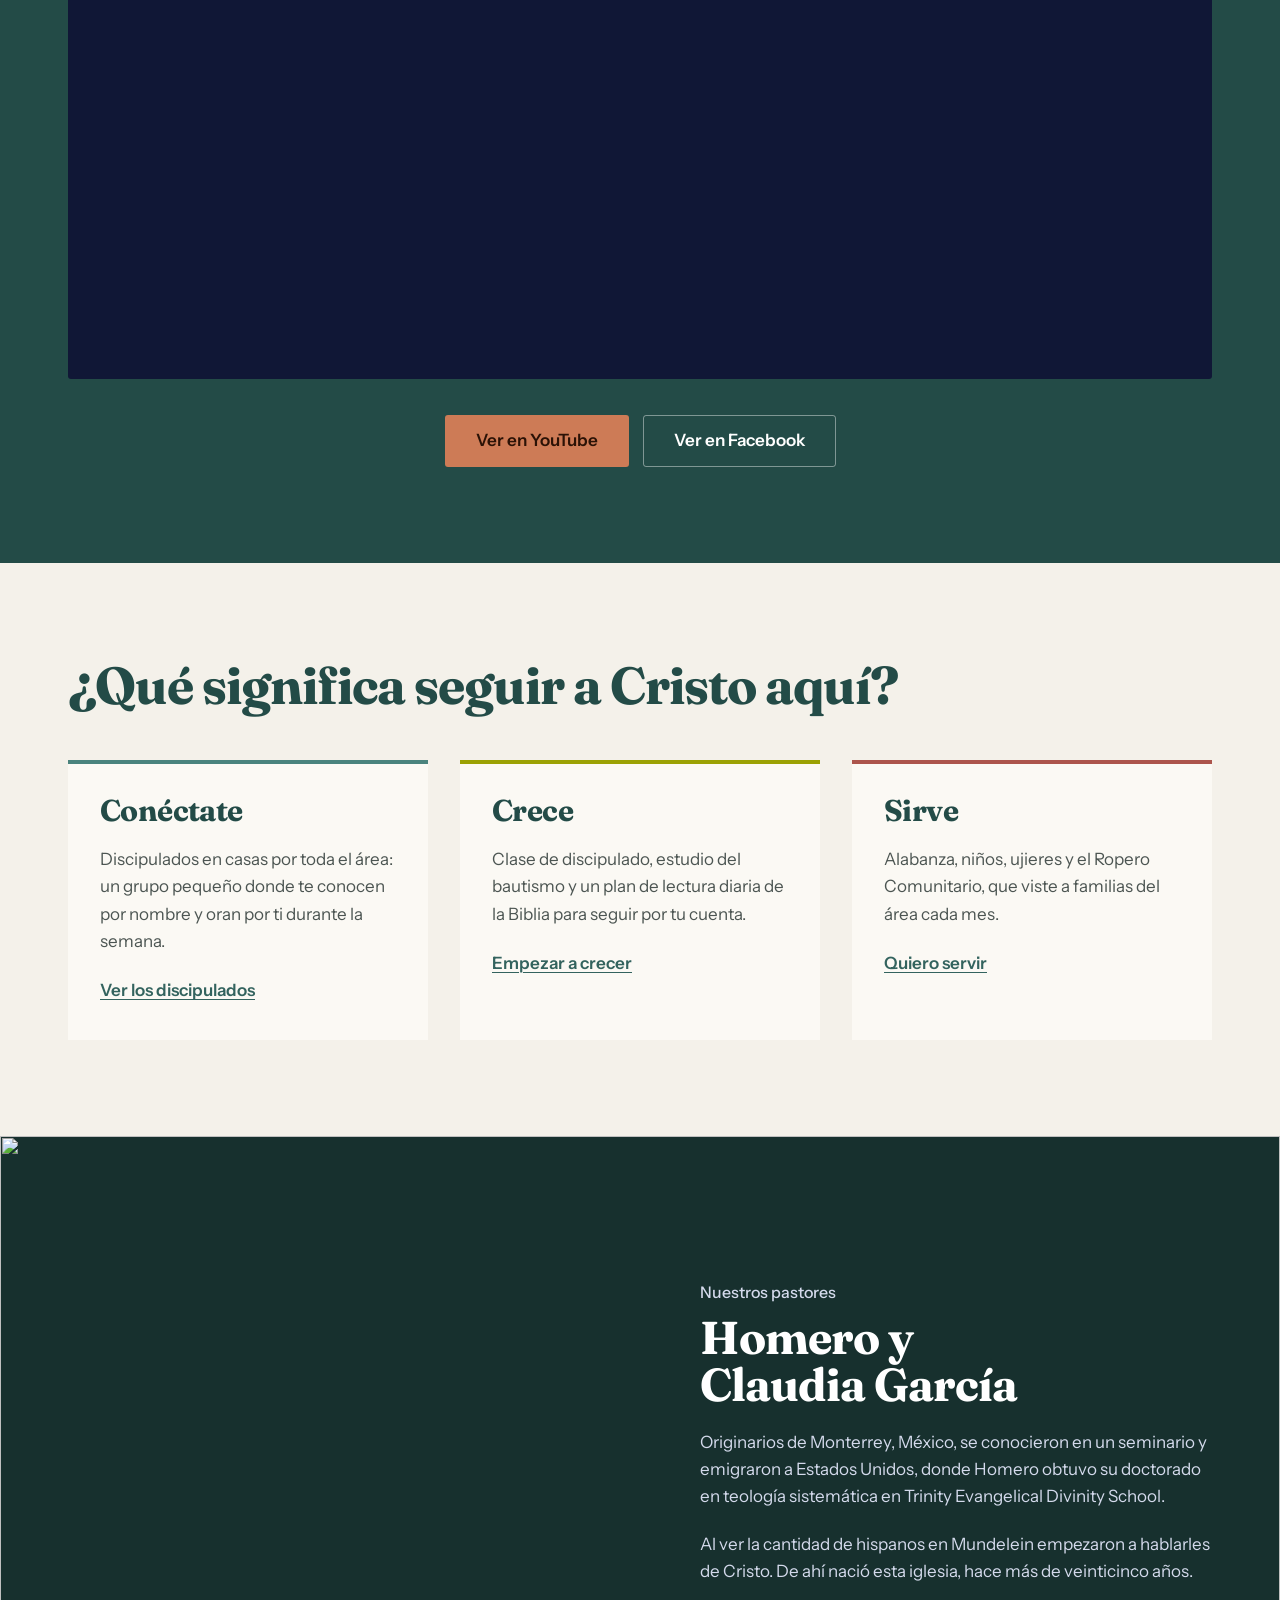
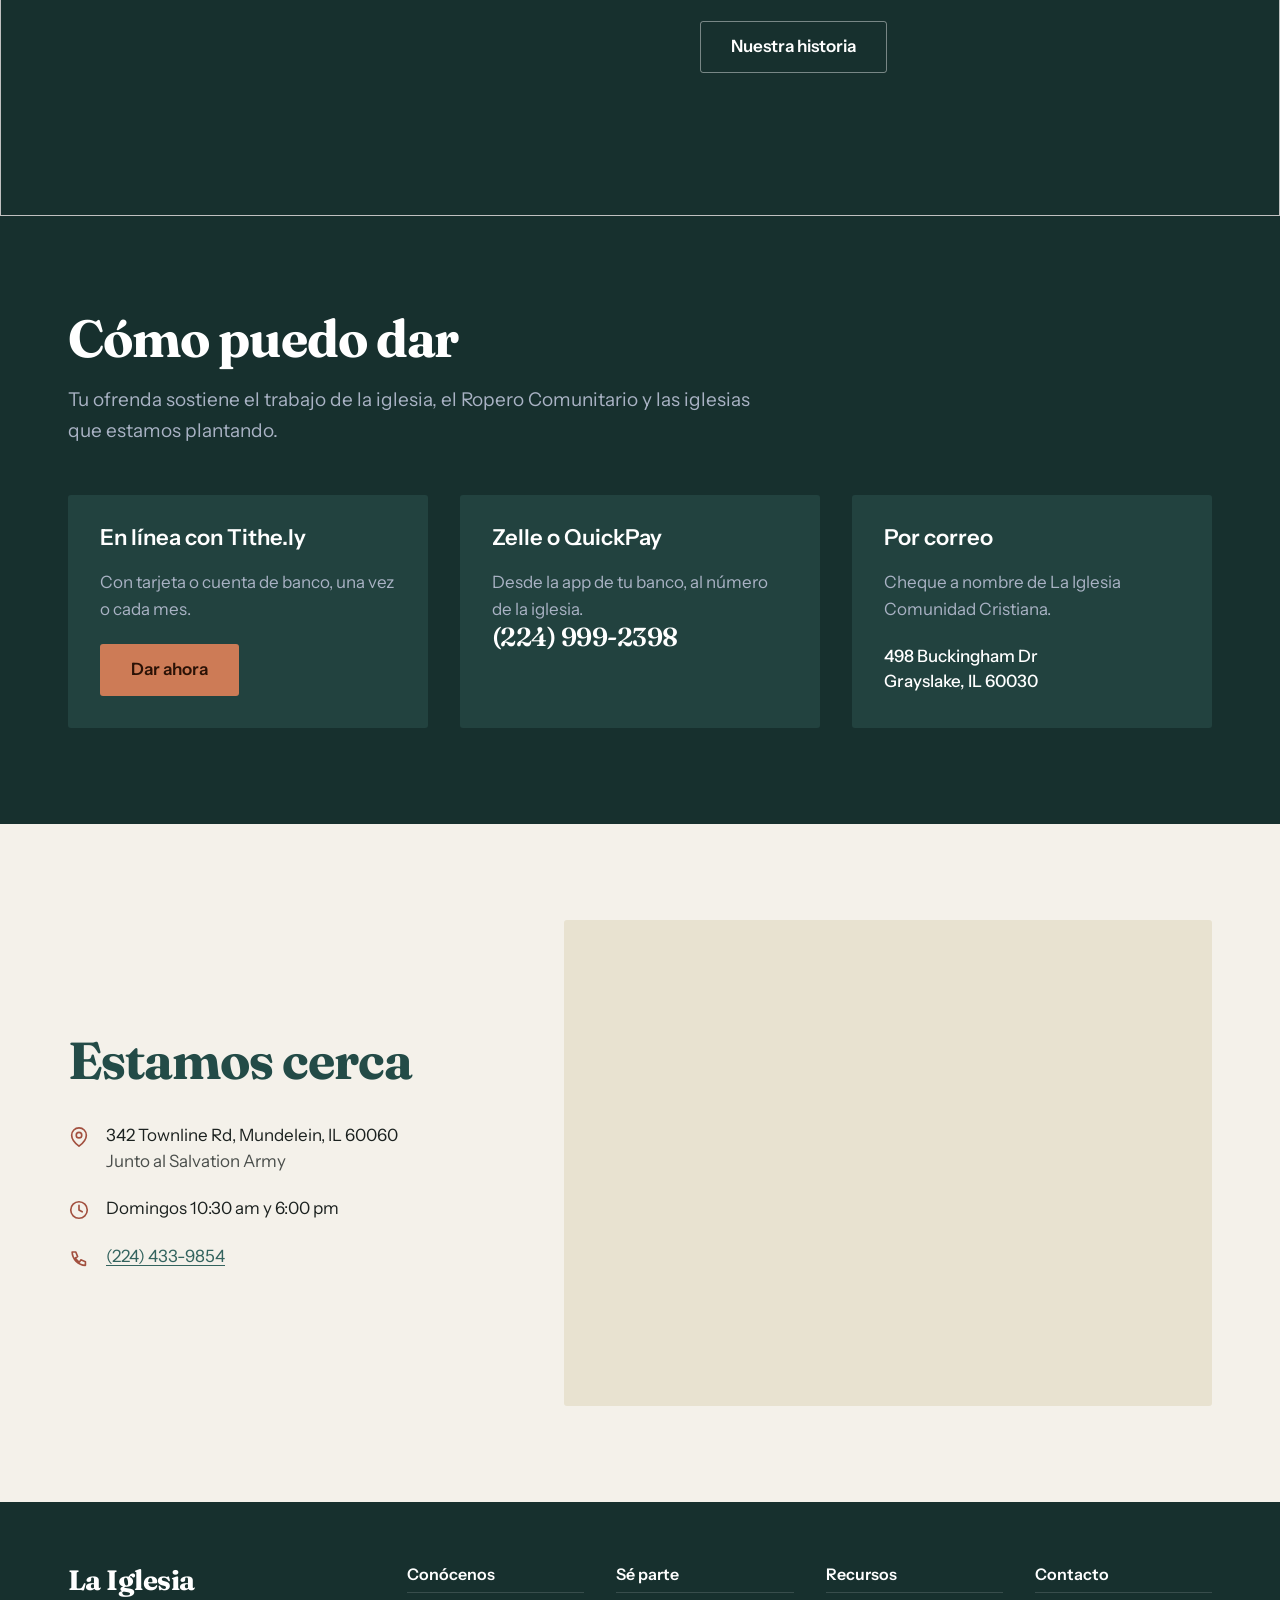
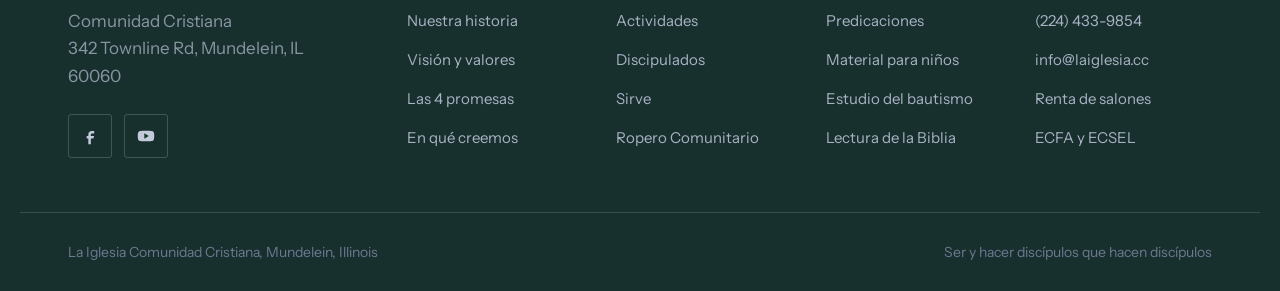
==== commit 4bb42093: "Add files via upload" ====
--- a/index.html
+++ b/index.html
@@ -71,7 +71,7 @@
 <header class="site-header">
   <div class="wrap header-inner">
     <a class="brand" href="/">
-      <img src="img/logo.png" alt="La Iglesia" width="150" height="76">
+      <img src="img/logo-blanco.png" alt="La Iglesia Mundelein" width="220" height="97">
     </a>
 
     <button class="nav-toggle" type="button" aria-expanded="false" aria-controls="nav" aria-label="Abrir el menú">
@@ -129,10 +129,8 @@
     </div>
   </section>
 
-  <!-- UBICACIÓN A SANGRE -->
-  <section id="visitanos" class="feature">
-    <img class="feature-bg" src="img/entrada.jpg" alt="" width="2000" height="1333" loading="lazy">
-    <div class="scrim scrim-left" aria-hidden="true"></div>
+  <!-- UBICACIÓN -->
+  <section id="visitanos" class="feature feature-split">
     <div class="wrap feature-inner">
       <div class="feature-card">
         <h2>Una sola casa, en Mundelein</h2>
@@ -144,6 +142,9 @@
           <a class="btn btn-ghost" href="tel:+12244339854">(224) 433-9854</a>
         </p>
       </div>
+      <figure class="retrato">
+        <img src="img/entrada.jpg" alt="Entrada de La Iglesia en 342 Townline Rd, con el toldo azul" width="760" height="1013" loading="lazy">
+      </figure>
     </div>
   </section>
 
--- a/styles.css
+++ b/styles.css
@@ -1,34 +1,44 @@
 /* ==========================================================================
    La Iglesia Comunidad Cristiana — laiglesia.cc
-   Paleta muestreada del logo oficial (2021 LOGO PNG):
-     azul #1C32DB   verde #5CA943   oro #E0A21B   oro suave #BDA06A
+
+   Paleta tomada del material grafico de los ministerios de la iglesia
+   (Discipulados, ECFA, ECSEL, Exploradores):
+     verde azulado #4A837D   terracota #CD7B56   ladrillo #AC554C
+     olivo #9BA103           gris #60606A
    ========================================================================== */
 
 :root {
-  --azul:        #1C32DB;
-  --verde:       #5CA943;
-  --oro:         #E0A21B;
-  --oro-suave:   #BDA06A;
-
-  --azul-hondo:  #152473;
-  --azul-medio:  #1D2E8C;
-  --azul-claro:  #C3CCF2;
-  --azul-tenue:  #9AA8E0;
-  --verde-hondo: #3E7D2B;
-  --oro-texto:   #8A5E07;
-  --tinta:       #0C1024;
-  --tinta-alta:  #151B33;
-  --hueso:       #F5F2EA;
-  --hueso-alto:  #FCFAF4;
-  --hueso-linea: #E0D9C5;
-  --texto:       #14181F;
-  --texto-medio: #3C4454;
-  --texto-suave: #4A5160;
-  --sobre-oro:   #1F1402;
+  /* colores de la iglesia */
+  --teal:        #4A837D;   /* de la grafica de Discipulados */
+  --terracota:   #CD7B56;   /* del trazo de pincel */
+  --ladrillo:    #AC554C;   /* de la grafica de ECFA */
+  --olivo:       #9BA103;   /* de Exploradores de Jesus */
+
+  /* nombres que usa el resto del archivo */
+  --azul:        #33635E;   /* enlaces: el verde azulado oscurecido */
+  --verde:       #CD7B56;   /* terracota: lo que esta en proceso */
+  --oro:         #CD7B56;   /* botones */
+  --oro-suave:   #E0A184;
+
+  --azul-hondo:  #234B47;   /* fondos oscuros grandes */
+  --azul-medio:  #2F625C;   /* tarjetas sobre el fondo oscuro */
+  --azul-claro:  #C6D6D3;
+  --azul-tenue:  #94AFAB;
+  --verde-hondo: #A2503F;
+  --oro-texto:   #A2503F;   /* acento legible sobre fondo claro */
+  --tinta:       #17302E;
+  --tinta-alta:  #22423F;
+  --hueso:       #F4F1EA;
+  --hueso-alto:  #FBF9F4;
+  --hueso-linea: #E2DCD0;
+  --texto:       #1B211F;
+  --texto-medio: #3A4340;
+  --texto-suave: #4C5552;
+  --sobre-oro:   #2B1206;   /* texto sobre los botones de terracota */
 
   --ancho: 1240px;
   --radio: 3px;
-  --barra: 2.5rem;   /* alto de la barra superior */
+  --barra: 2.5rem;
 
   --paso-1: clamp(2rem, 4.6vw, 3.25rem);
   --paso-2: clamp(2.75rem, 8vw, 6.25rem);
@@ -64,9 +74,9 @@
 a { color: var(--azul); text-decoration-thickness: 1px; text-underline-offset: 3px; }
 a:hover { color: var(--azul-hondo); }
 
-:focus-visible { outline: 3px solid var(--oro); outline-offset: 2px; border-radius: 2px; }
-
-.skip { position: absolute; left: -9999px; top: 0; z-index: 100; padding: .75rem 1.25rem; background: var(--oro); color: var(--sobre-oro); font-weight: 600; }
+:focus-visible { outline: 3px solid var(--oro-suave); outline-offset: 2px; border-radius: 2px; }
+
+.skip { position: absolute; left: -9999px; top: 0; z-index: 100; padding: .75rem 1.25rem; background: var(--oro-suave); color: #2B1B02; font-weight: 600; }
 .skip:focus { left: 1rem; top: 1rem; }
 
 .wrap {
@@ -98,7 +108,7 @@
   font-family: "Instrument Sans", sans-serif;
   font-size: 1rem;
   font-weight: 500;
-  color: var(--oro);
+  color: var(--oro-suave);
 }
 
 .body-lg {
@@ -133,7 +143,7 @@
 .btn-lg { min-height: 3.75rem; padding-inline: 2.5rem; font-size: 1.125rem; }
 
 .btn-gold { background: var(--oro); color: var(--sobre-oro); }
-.btn-gold:hover { background: #C88F16; color: var(--sobre-oro); }
+.btn-gold:hover { background: #B96944; color: var(--sobre-oro); }
 
 .btn-ghost { border-color: rgba(255,255,255,.42); color: #fff; }
 .btn-ghost:hover { border-color: #fff; background: rgba(255,255,255,.1); color: #fff; }
@@ -181,7 +191,7 @@
   text-decoration: none;
   white-space: nowrap;
 }
-.topbar-link:hover { color: var(--oro); }
+.topbar-link:hover { color: var(--oro-suave); }
 
 .pulse {
   width: .5rem;
@@ -206,7 +216,7 @@
   position: sticky;
   top: 0;
   z-index: 50;
-  background: rgba(12,16,36,.86);
+  background: rgba(20,48,45,.86);
   backdrop-filter: blur(10px);
   border-bottom: 1px solid rgba(255,255,255,.1);
 }
@@ -229,7 +239,7 @@
   color: var(--hueso);
   text-decoration: none;
 }
-.brand img { width: clamp(104px, 11vw, 138px); height: auto; }
+.brand img { width: clamp(148px, 15vw, 200px); height: auto; }
 
 .nav { display: flex; align-items: center; gap: 2rem; }
 .nav ul { display: flex; align-items: center; gap: 1.875rem; margin: 0; padding: 0; list-style: none; }
@@ -309,18 +319,18 @@
   inset: 0;
   z-index: -1;
   background:
-    linear-gradient(to top, rgba(8,11,26,.92) 0%, rgba(8,11,26,.66) 42%, rgba(8,11,26,.34) 100%),
-    linear-gradient(to right, rgba(12,16,36,.7) 0%, rgba(12,16,36,0) 72%);
+    linear-gradient(to top, rgba(15,40,38,.92) 0%, rgba(15,40,38,.66) 42%, rgba(15,40,38,.34) 100%),
+    linear-gradient(to right, rgba(20,48,45,.7) 0%, rgba(20,48,45,0) 72%);
 }
 .scrim-left {
   background:
-    linear-gradient(to right, rgba(8,11,26,.94) 0%, rgba(8,11,26,.72) 46%, rgba(8,11,26,.22) 100%),
-    linear-gradient(to top, rgba(8,11,26,.5), rgba(8,11,26,.2));
+    linear-gradient(to right, rgba(15,40,38,.94) 0%, rgba(15,40,38,.72) 46%, rgba(15,40,38,.22) 100%),
+    linear-gradient(to top, rgba(15,40,38,.5), rgba(15,40,38,.2));
 }
 .scrim-right {
   background:
-    linear-gradient(to left, rgba(8,11,26,.94) 0%, rgba(8,11,26,.72) 46%, rgba(8,11,26,.22) 100%),
-    linear-gradient(to top, rgba(8,11,26,.5), rgba(8,11,26,.2));
+    linear-gradient(to left, rgba(15,40,38,.94) 0%, rgba(15,40,38,.72) 46%, rgba(15,40,38,.22) 100%),
+    linear-gradient(to top, rgba(15,40,38,.5), rgba(15,40,38,.2));
 }
 
 /* si la foto no carga, el velo estorba: se apaga y queda el azul */
@@ -352,8 +362,8 @@
   border-radius: 50%;
 }
 .hero-scroll svg { width: 1.25rem; height: 1.25rem; fill: none; stroke: #fff; stroke-width: 2; stroke-linecap: round; stroke-linejoin: round; }
-.hero-scroll:hover { border-color: var(--oro); }
-.hero-scroll:hover svg { stroke: var(--oro); }
+.hero-scroll:hover { border-color: var(--oro-suave); }
+.hero-scroll:hover svg { stroke: var(--oro-suave); }
 @media (max-width: 760px) { .hero-scroll { display: none; } }
 
 /* -------------------------------------------------- bandas a sangre ------ */
@@ -374,6 +384,26 @@
 .feature-right .feature-inner { justify-content: flex-end; }
 
 .feature-card { max-width: 32rem; }
+
+/* entrada: la foto es vertical y de baja resolucion, va contenida */
+.feature-split .feature-inner {
+  display: grid;
+  grid-template-columns: minmax(0, 1fr) minmax(0, 20rem);
+  gap: clamp(2rem, 5vw, 4rem);
+  align-items: center;
+  width: 100%;
+}
+.feature-split .retrato img {
+  width: 100%;
+  aspect-ratio: 3 / 4;
+  object-fit: cover;
+  border-radius: var(--radio);
+}
+.feature-split .retrato { margin: 0; }
+@media (max-width: 860px) {
+  .feature-split .feature-inner { grid-template-columns: 1fr; }
+  .feature-split .retrato { display: none; }
+}
 .feature-card h2 { font-size: clamp(1.875rem, 4vw, 2.875rem); color: #fff; }
 .feature-card p { color: #D4DAEC; }
 .feature-card .addr {
@@ -430,12 +460,12 @@
   padding: 0;
   list-style: none;
 }
-.marks li { width: clamp(22px, 2.4vw, 30px); aspect-ratio: 1; border-radius: 50%; background: var(--azul); }
+.marks li { width: clamp(22px, 2.4vw, 30px); aspect-ratio: 1; border-radius: 50%; background: var(--teal); }
 .marks li.pending { background: none; border: 2px solid var(--verde); }
 
 .legend { margin: .25rem 0 0; padding: 0; list-style: none; }
 .legend li { display: flex; align-items: center; gap: .75rem; margin-bottom: .875rem; font-weight: 500; color: var(--texto-medio); }
-.legend .dot { width: 1rem; aspect-ratio: 1; border-radius: 50%; background: var(--azul); flex: none; }
+.legend .dot { width: 1rem; aspect-ratio: 1; border-radius: 50%; background: var(--teal); flex: none; }
 .legend .dot-pending { background: none; border: 2px solid var(--verde-hondo); }
 
 /* ------------------------------------------------------------------ pasos - */
@@ -451,7 +481,7 @@
 }
 .steps li {
   padding-top: 1.5rem;
-  border-top: 2px solid var(--oro);
+  border-top: 2px solid var(--oro-suave);
   counter-increment: paso;
 }
 .steps li::before {
@@ -461,7 +491,7 @@
   font-family: "Fraunces", Georgia, serif;
   font-size: 1.625rem;
   font-weight: 700;
-  color: var(--oro);
+  color: var(--oro-suave);
 }
 .steps h3 {
   font-family: "Instrument Sans", sans-serif;
@@ -487,9 +517,9 @@
   background: var(--hueso-alto);
   border-top: 4px solid var(--azul);
 }
-.card-azul  { border-top-color: var(--azul); }
-.card-verde { border-top-color: var(--verde); }
-.card-oro   { border-top-color: var(--oro); }
+.card-azul  { border-top-color: var(--teal); }
+.card-verde { border-top-color: var(--olivo); }
+.card-oro   { border-top-color: var(--ladrillo); }
 .card h3 { font-size: clamp(1.5rem, 2.4vw, 1.875rem); color: var(--azul-hondo); }
 .card p { color: var(--texto-suave); }
 .card a { display: inline-block; margin-top: 1.375rem; font-weight: 600; }
@@ -550,9 +580,9 @@
   border: 1px solid rgba(255,255,255,.18);
   border-radius: var(--radio);
 }
-.social a:hover { border-color: var(--oro); }
+.social a:hover { border-color: var(--oro-suave); }
 .social svg { width: 1.25rem; height: 1.25rem; fill: #C3CBDB; }
-.social a:hover svg { fill: var(--oro); }
+.social a:hover svg { fill: var(--oro-suave); }
 
 .footer-nav { display: grid; grid-template-columns: repeat(auto-fit, minmax(10rem, 1fr)); gap: 2rem; }
 .footer-nav h2 {
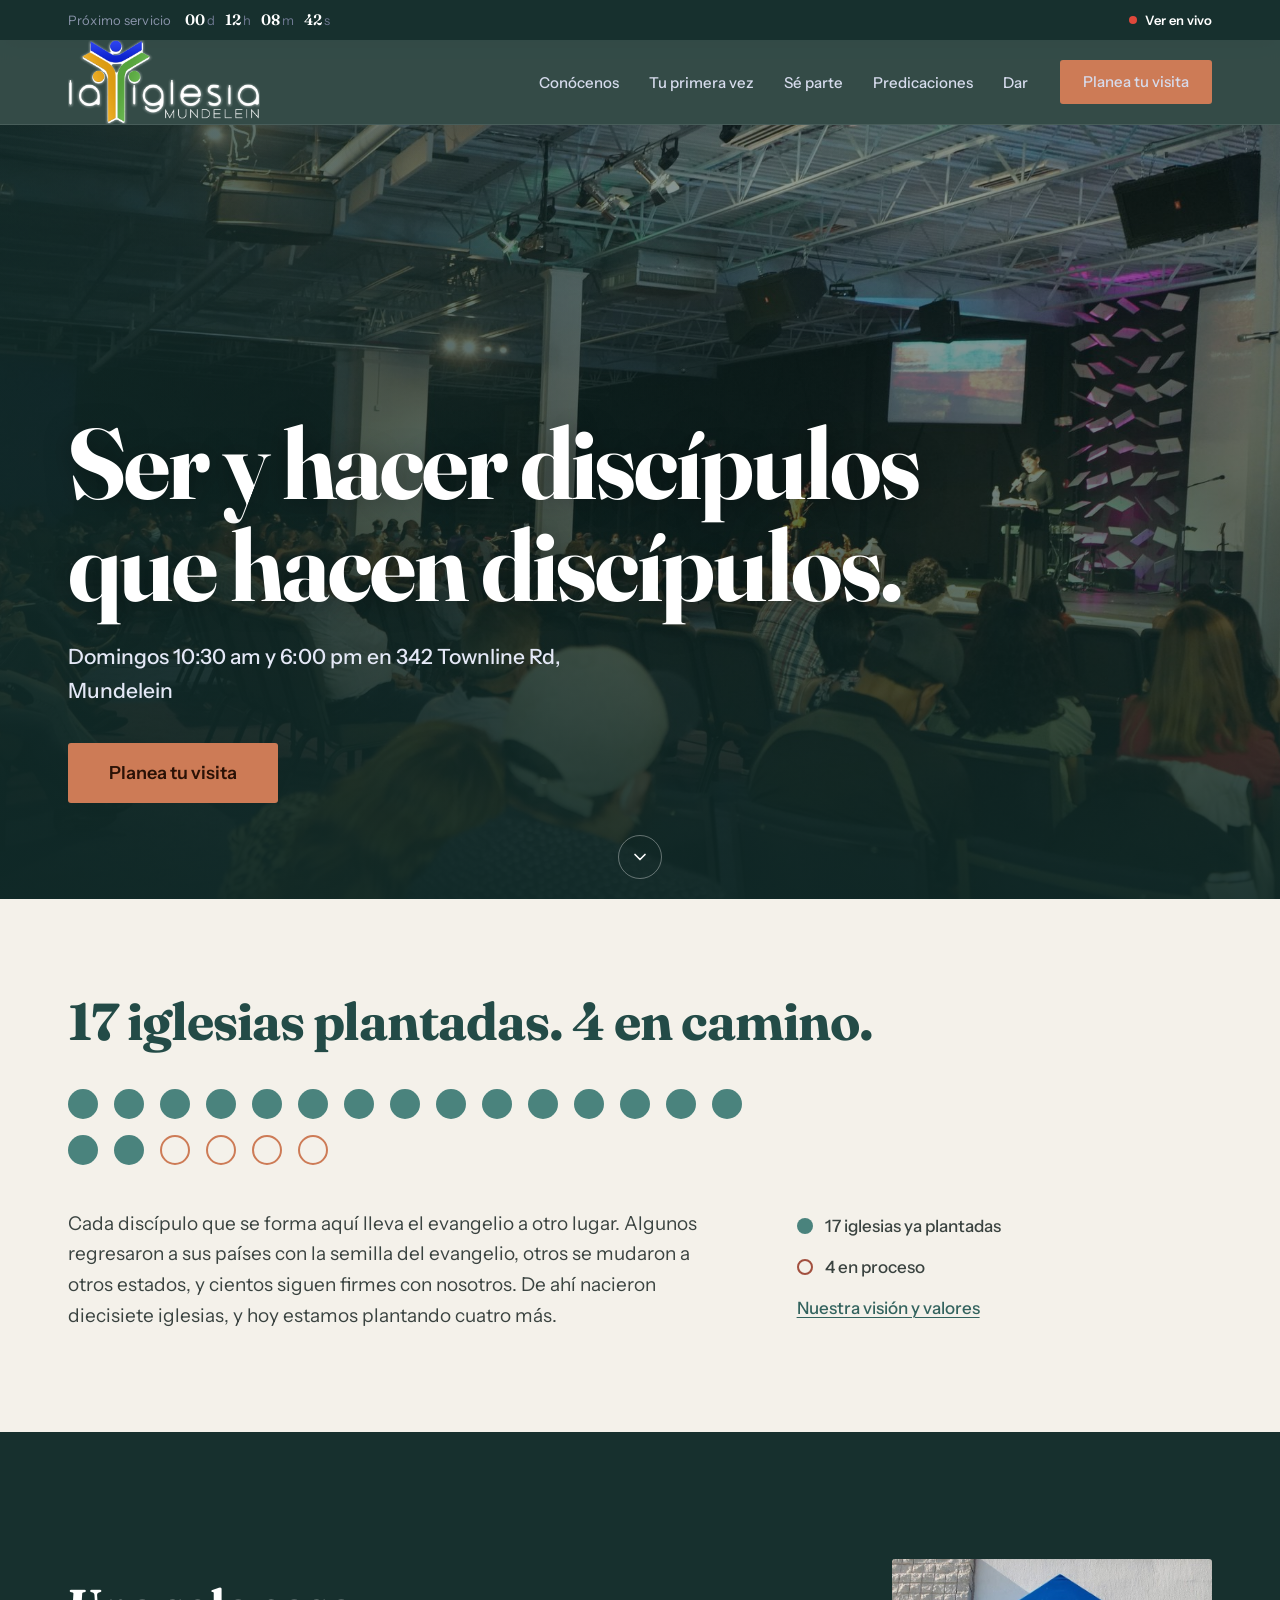
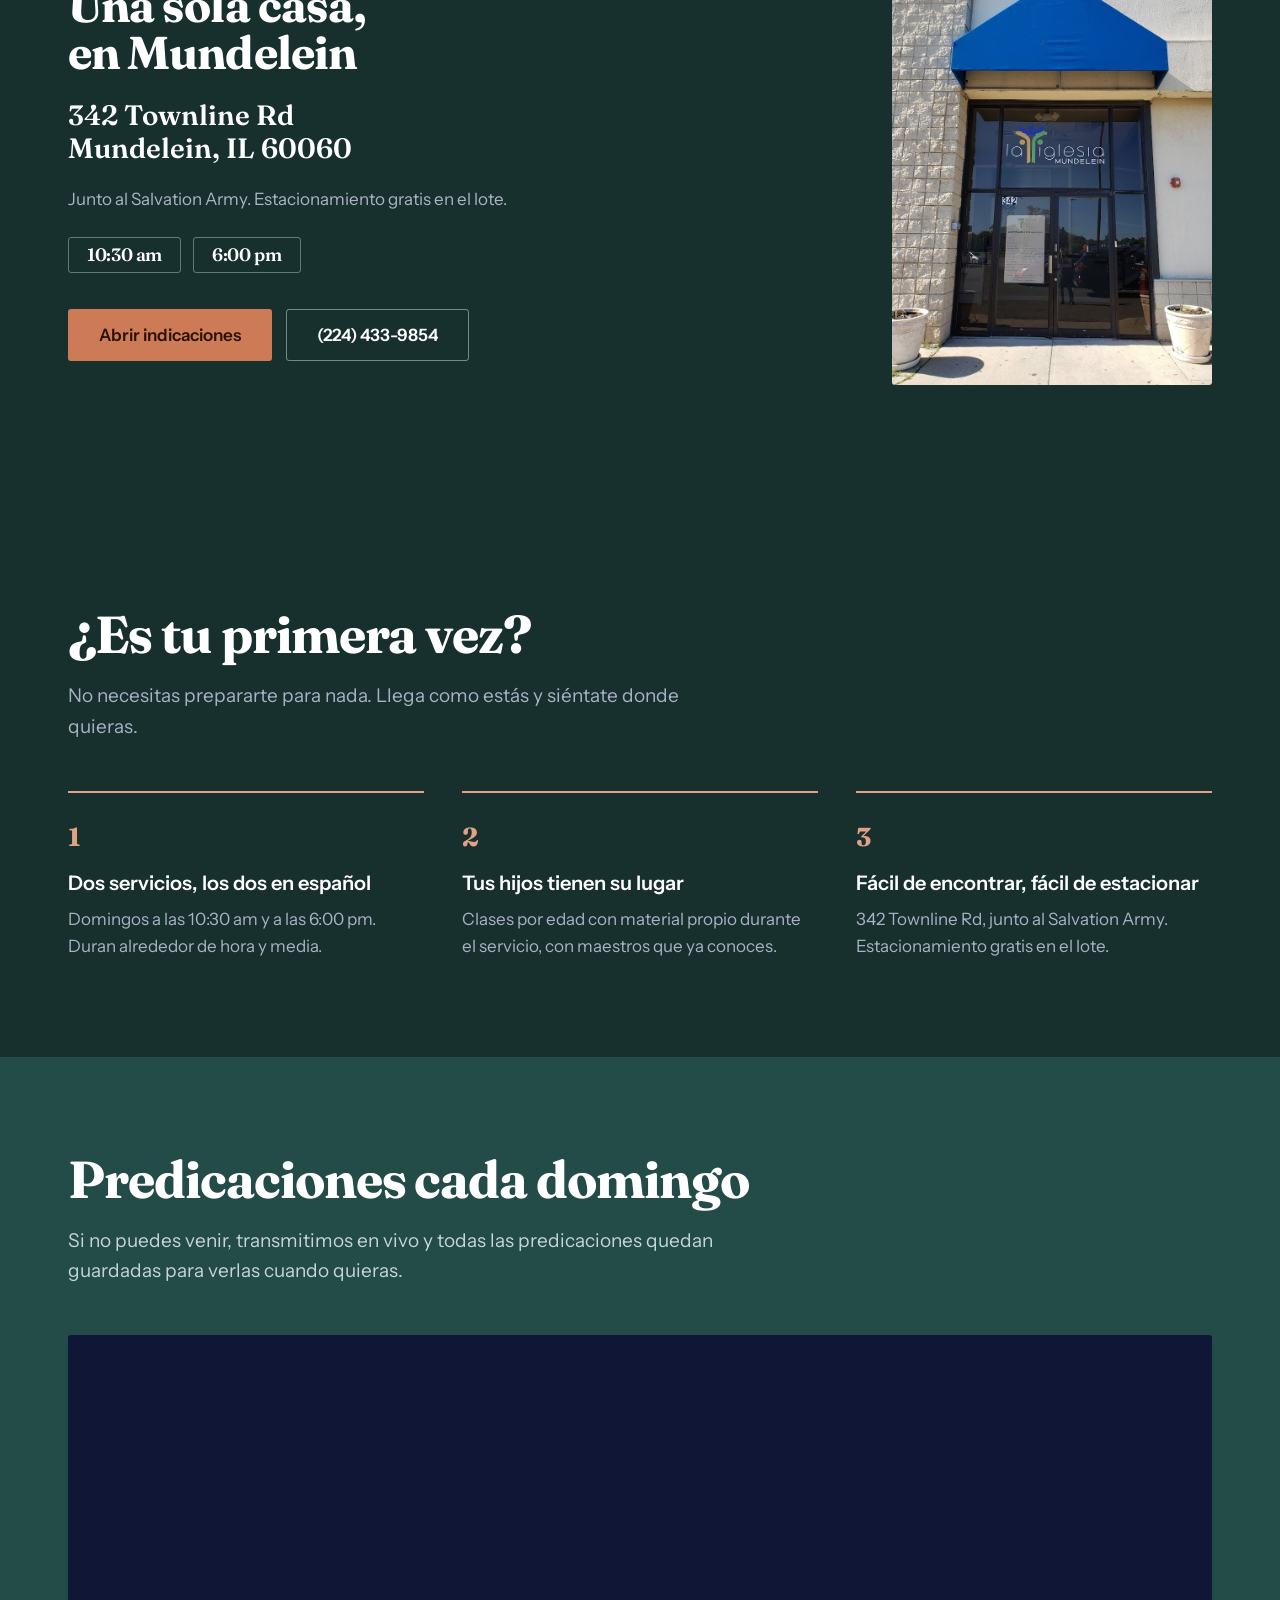
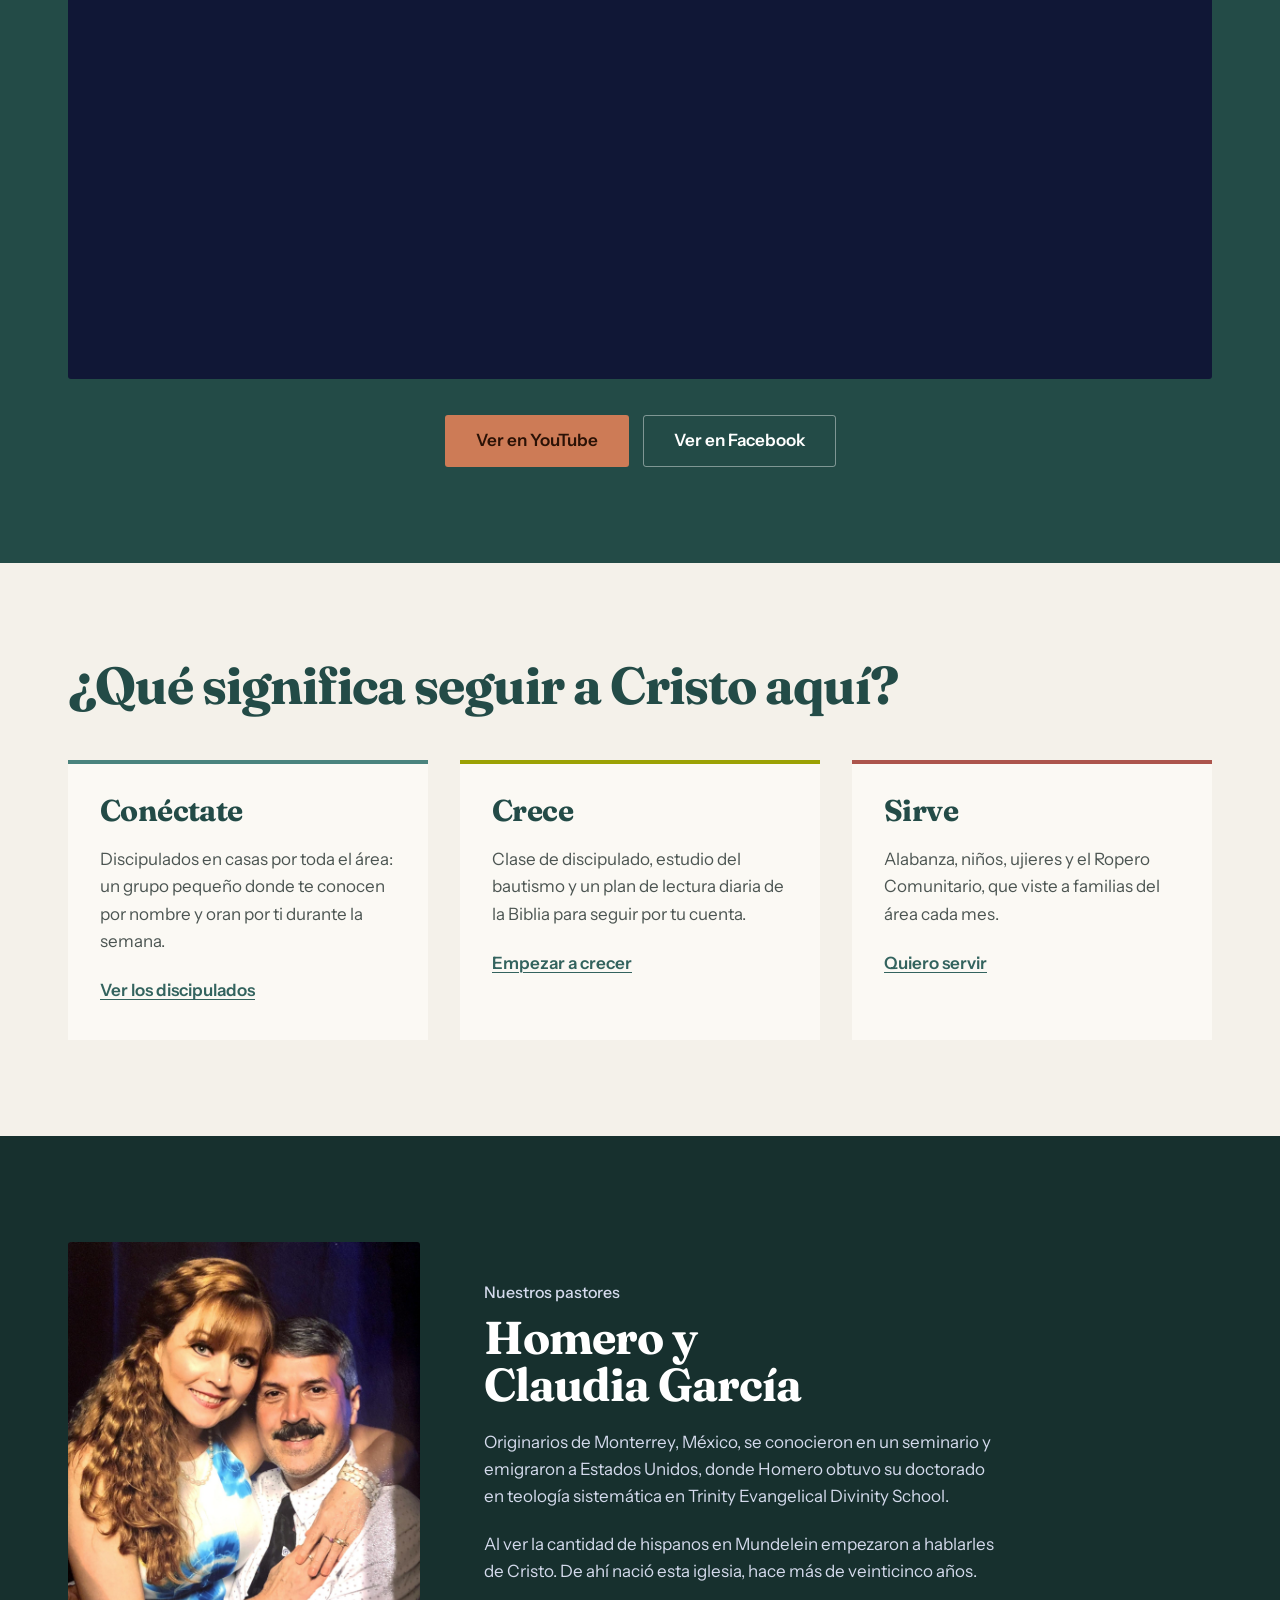
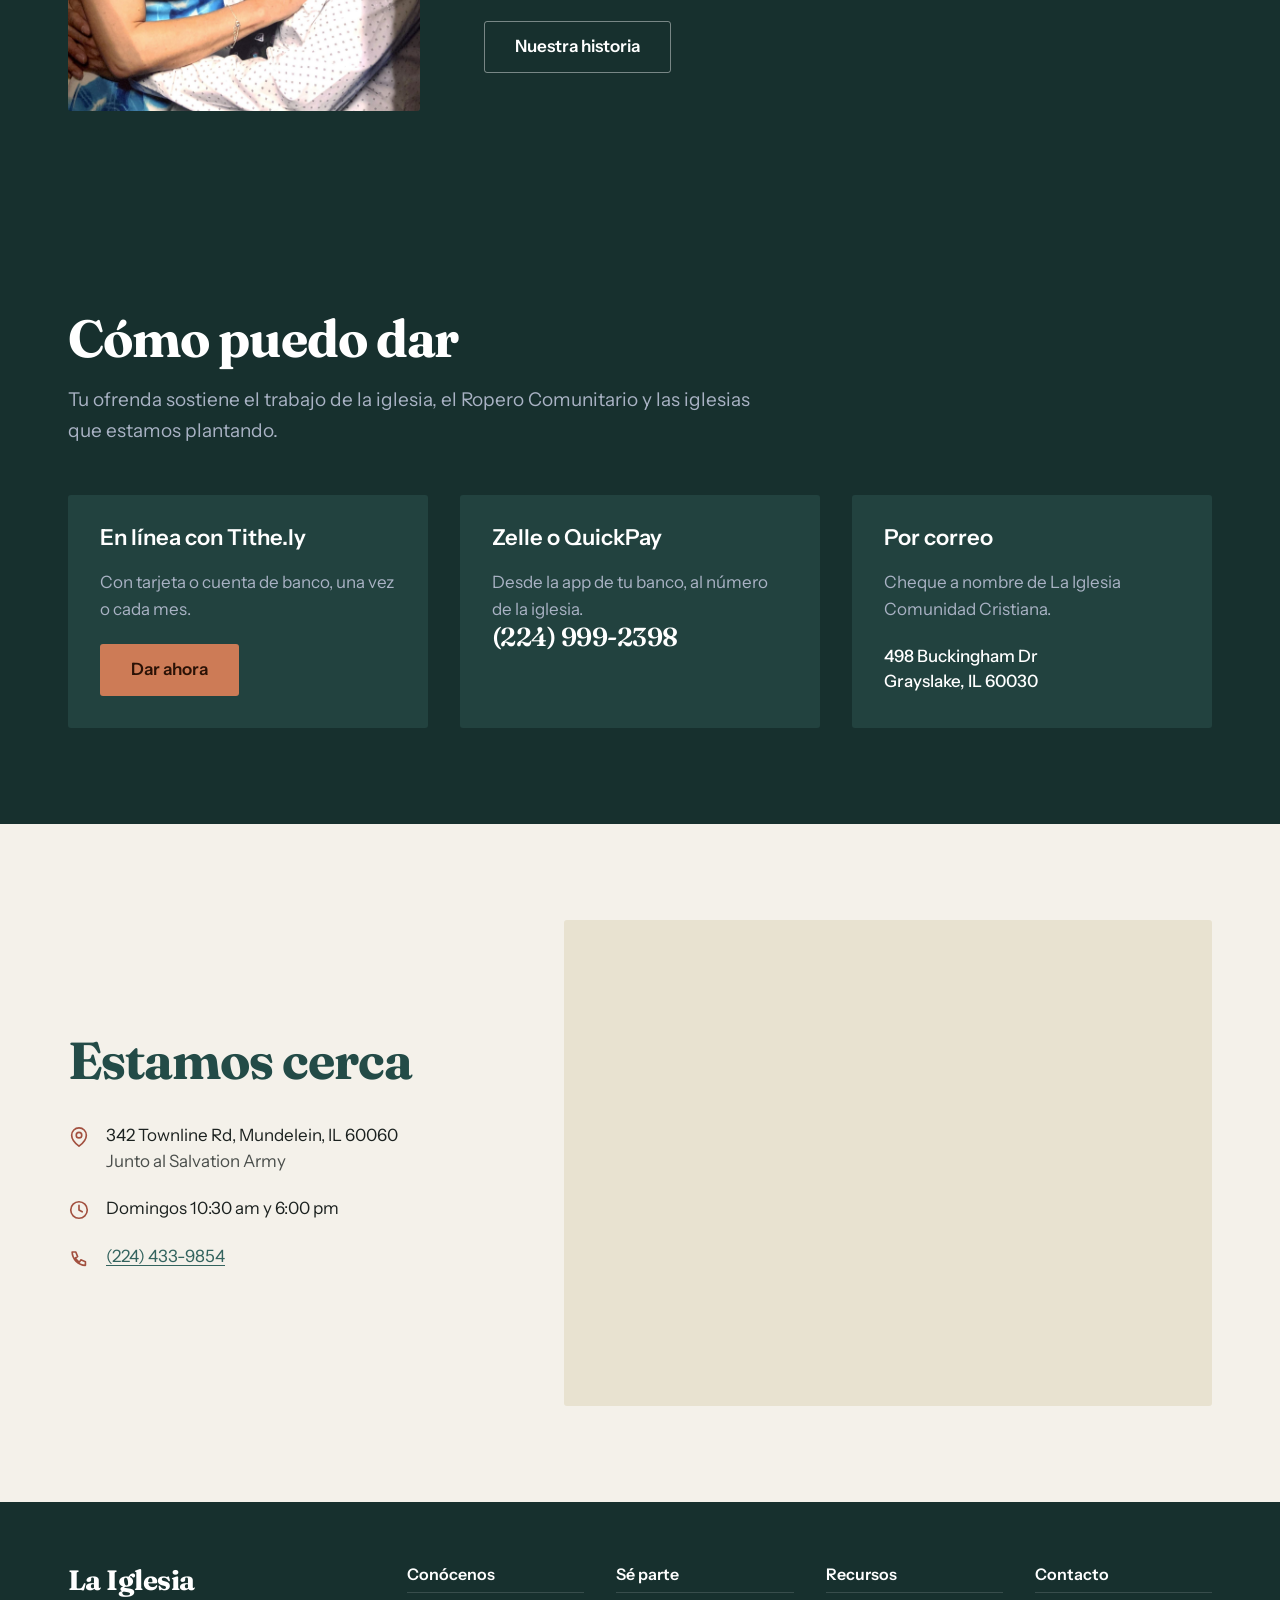
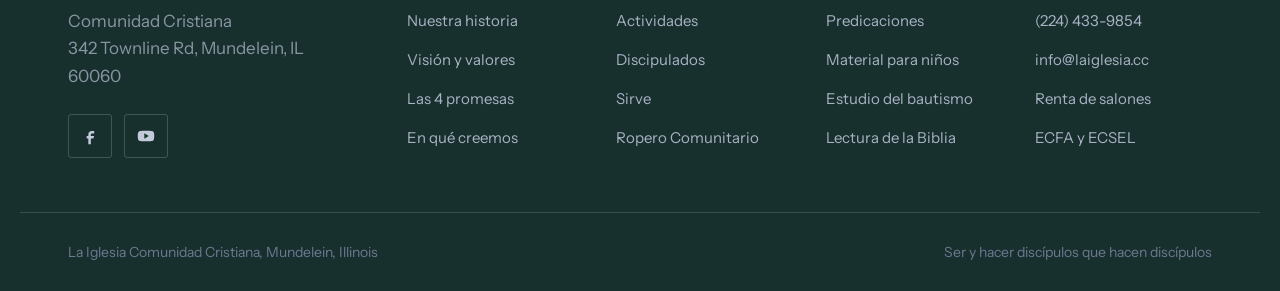
==== commit e7ef2807: "Add files via upload" ====
--- a/index.html
+++ b/index.html
@@ -219,11 +219,12 @@
     </div>
   </section>
 
-  <!-- PASTORES A SANGRE -->
-  <section id="pastores" class="feature feature-right">
-    <img class="feature-bg" src="img/pastores.jpg" alt="" width="1600" height="1200" loading="lazy">
-    <div class="scrim scrim-right" aria-hidden="true"></div>
+  <!-- PASTORES -->
+  <section id="pastores" class="feature feature-split foto-izq">
     <div class="wrap feature-inner">
+      <figure class="retrato">
+        <img src="img/pastores.jpg" alt="Los pastores Homero y Claudia García" width="900" height="1200" loading="lazy">
+      </figure>
       <div class="feature-card">
         <p class="eyebrow">Nuestros pastores</p>
         <h2>Homero y Claudia García</h2>
--- a/styles.css
+++ b/styles.css
@@ -336,7 +336,7 @@
 /* si la foto no carga, el velo estorba: se apaga y queda el azul */
 .sin-foto .scrim { background: none; }
 .sin-foto { background: var(--azul-hondo); }
-#pastores.sin-foto { background: var(--tinta); }
+
 
 .hero-inner { position: relative; }
 .hero h1 { color: #fff; max-width: 19em; text-shadow: 0 2px 28px rgba(0,0,0,.35); }
@@ -386,6 +386,7 @@
 .feature-card { max-width: 32rem; }
 
 /* entrada: la foto es vertical y de baja resolucion, va contenida */
+.feature-split { background: var(--tinta); }
 .feature-split .feature-inner {
   display: grid;
   grid-template-columns: minmax(0, 1fr) minmax(0, 20rem);
@@ -397,12 +398,21 @@
   width: 100%;
   aspect-ratio: 3 / 4;
   object-fit: cover;
+  object-position: 50% 28%;
   border-radius: var(--radio);
 }
 .feature-split .retrato { margin: 0; }
+/* variante con la foto a la izquierda */
+.feature-split.foto-izq .feature-inner { grid-template-columns: minmax(0, 22rem) minmax(0, 1fr); }
+
 @media (max-width: 860px) {
-  .feature-split .feature-inner { grid-template-columns: 1fr; }
-  .feature-split .retrato { display: none; }
+  .feature-split .feature-inner,
+  .feature-split.foto-izq .feature-inner { grid-template-columns: 1fr; }
+  .feature-split .retrato {
+    max-width: 17rem;
+    margin-bottom: 1.75rem;
+  }
+  .feature-split.foto-izq .retrato { order: -1; }
 }
 .feature-card h2 { font-size: clamp(1.875rem, 4vw, 2.875rem); color: #fff; }
 .feature-card p { color: #D4DAEC; }
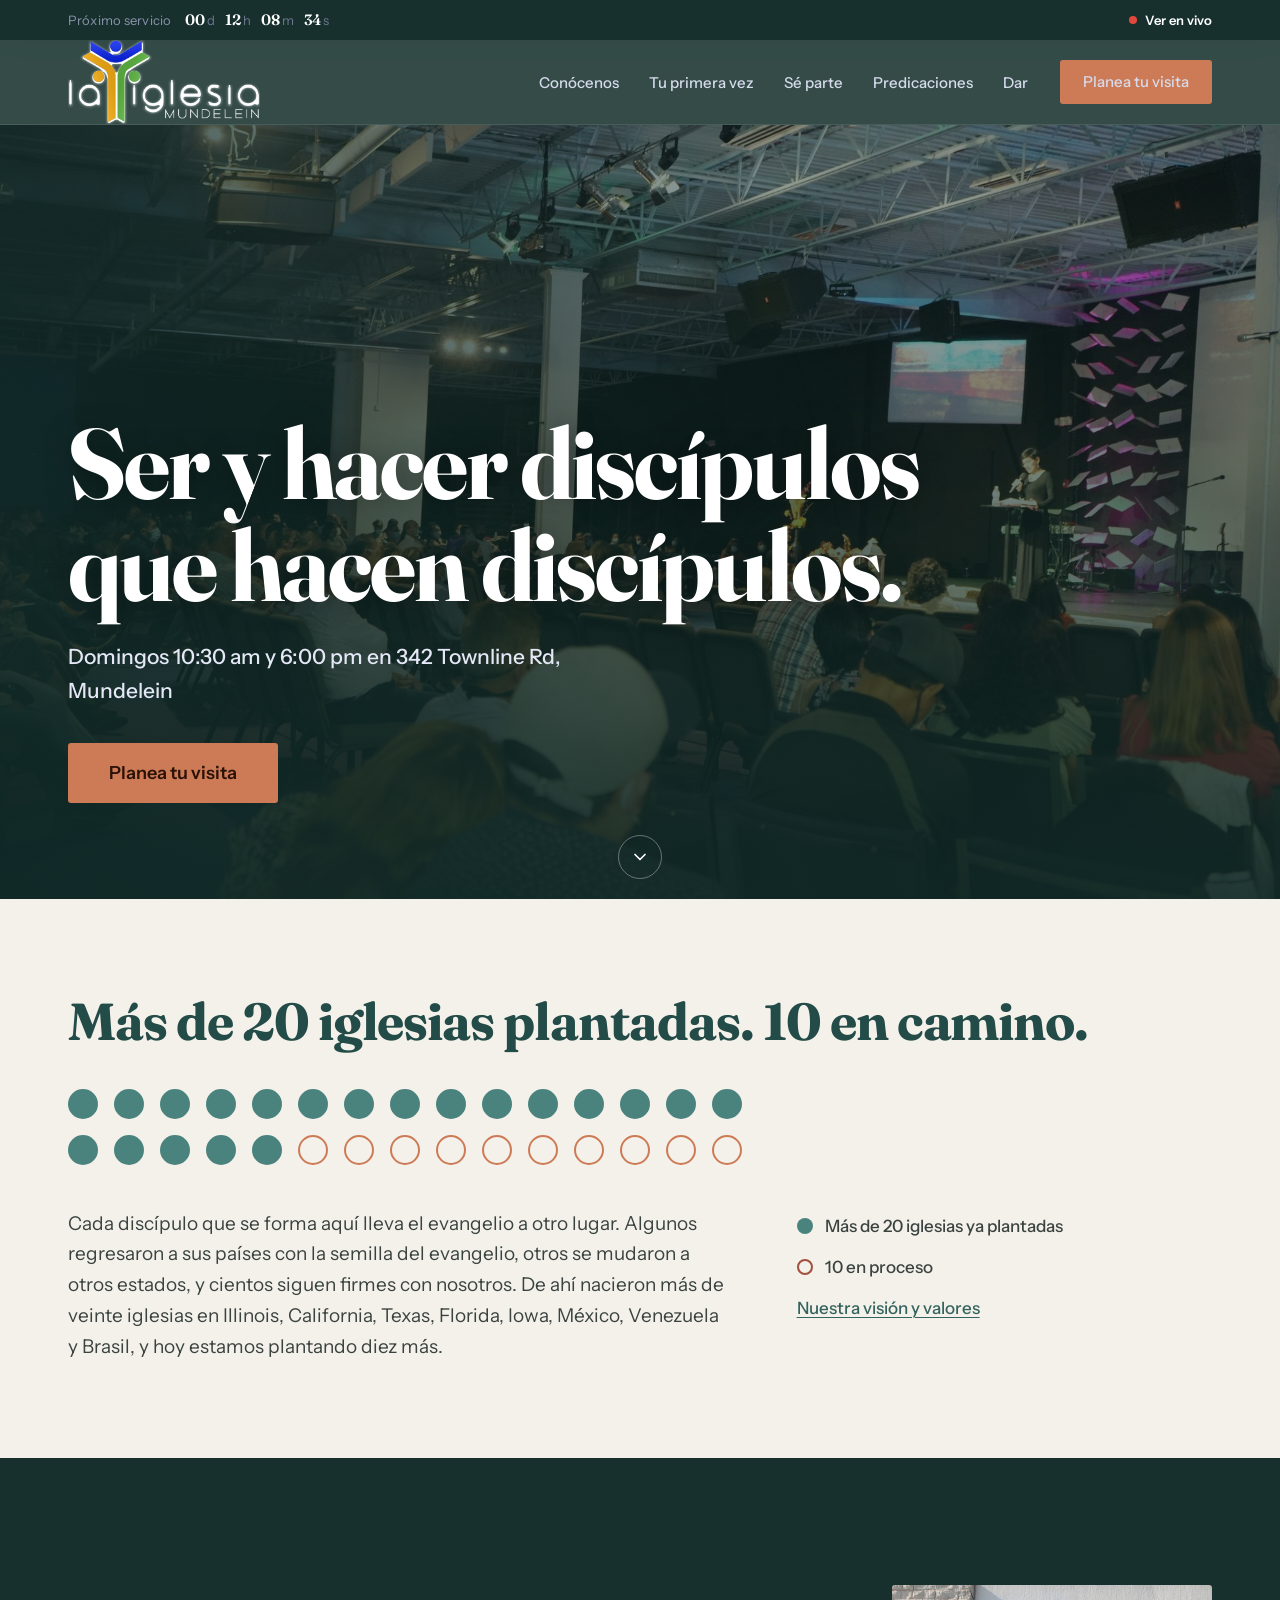
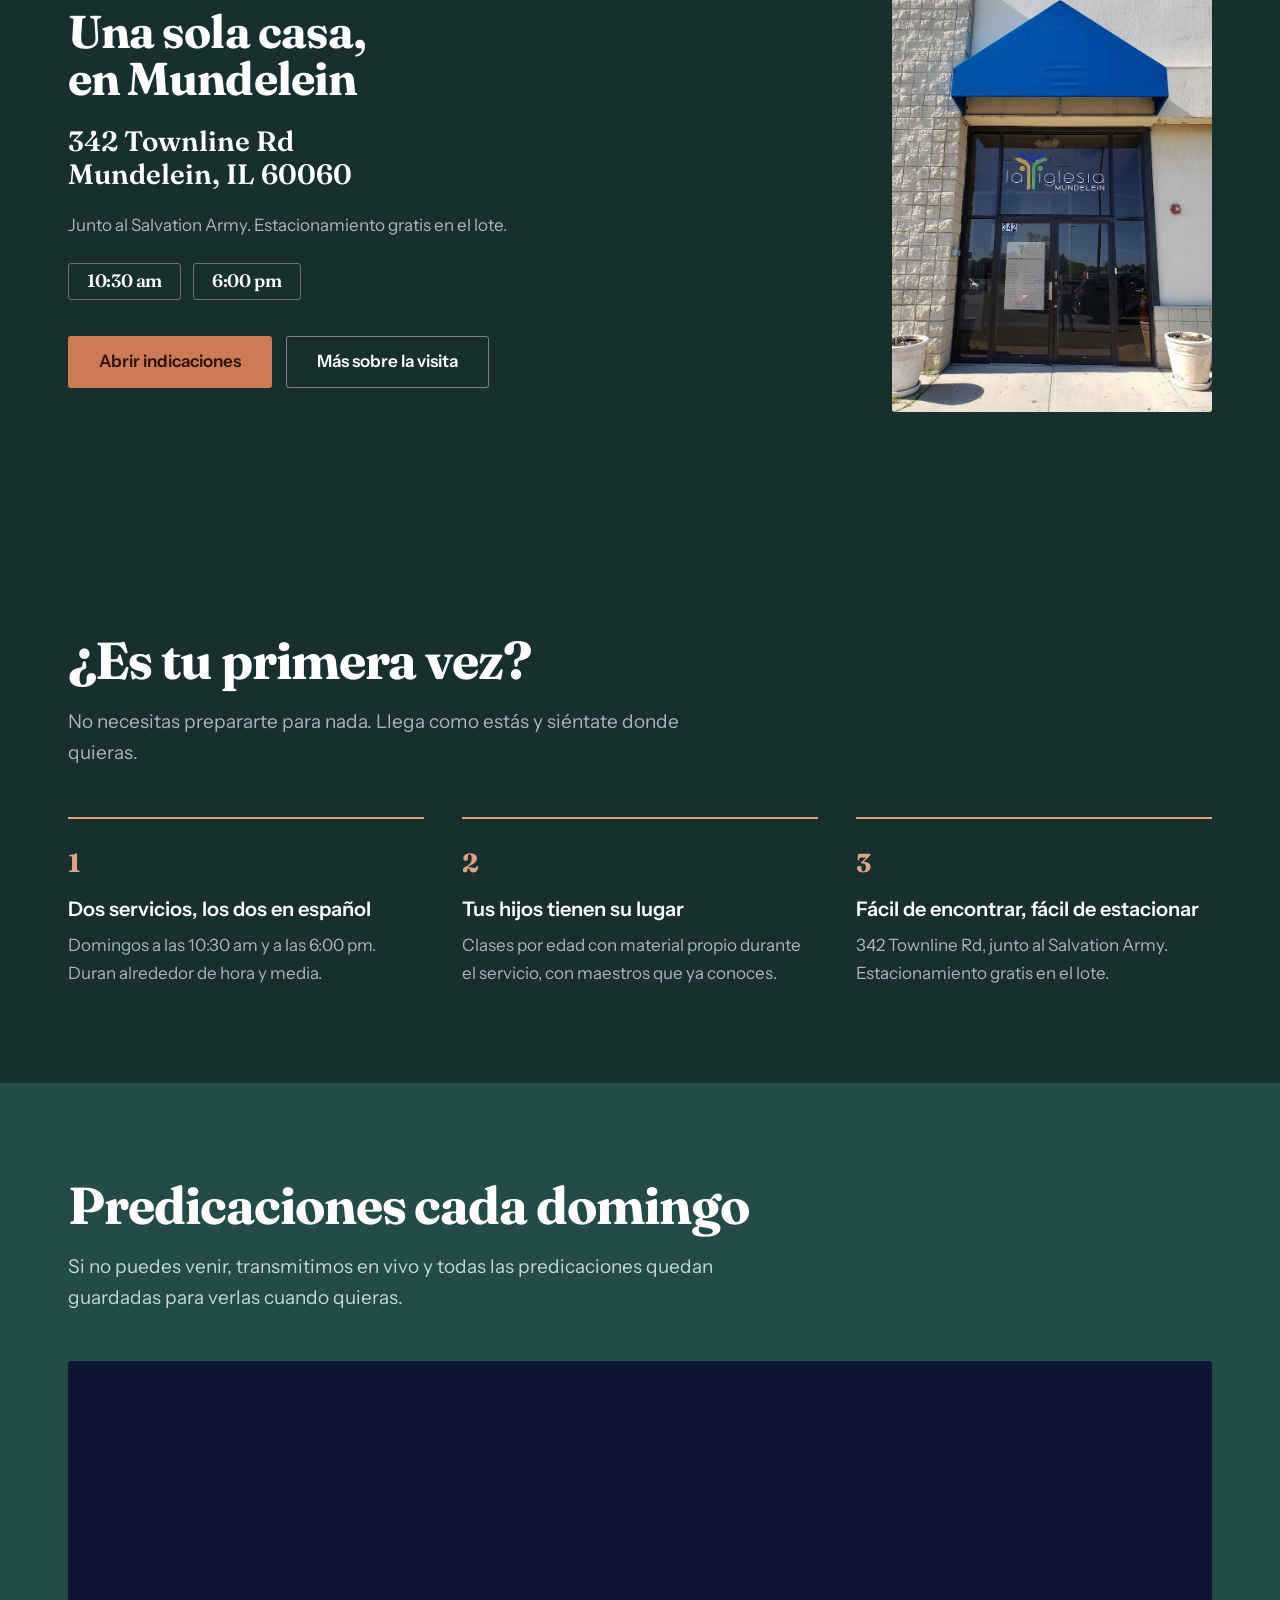
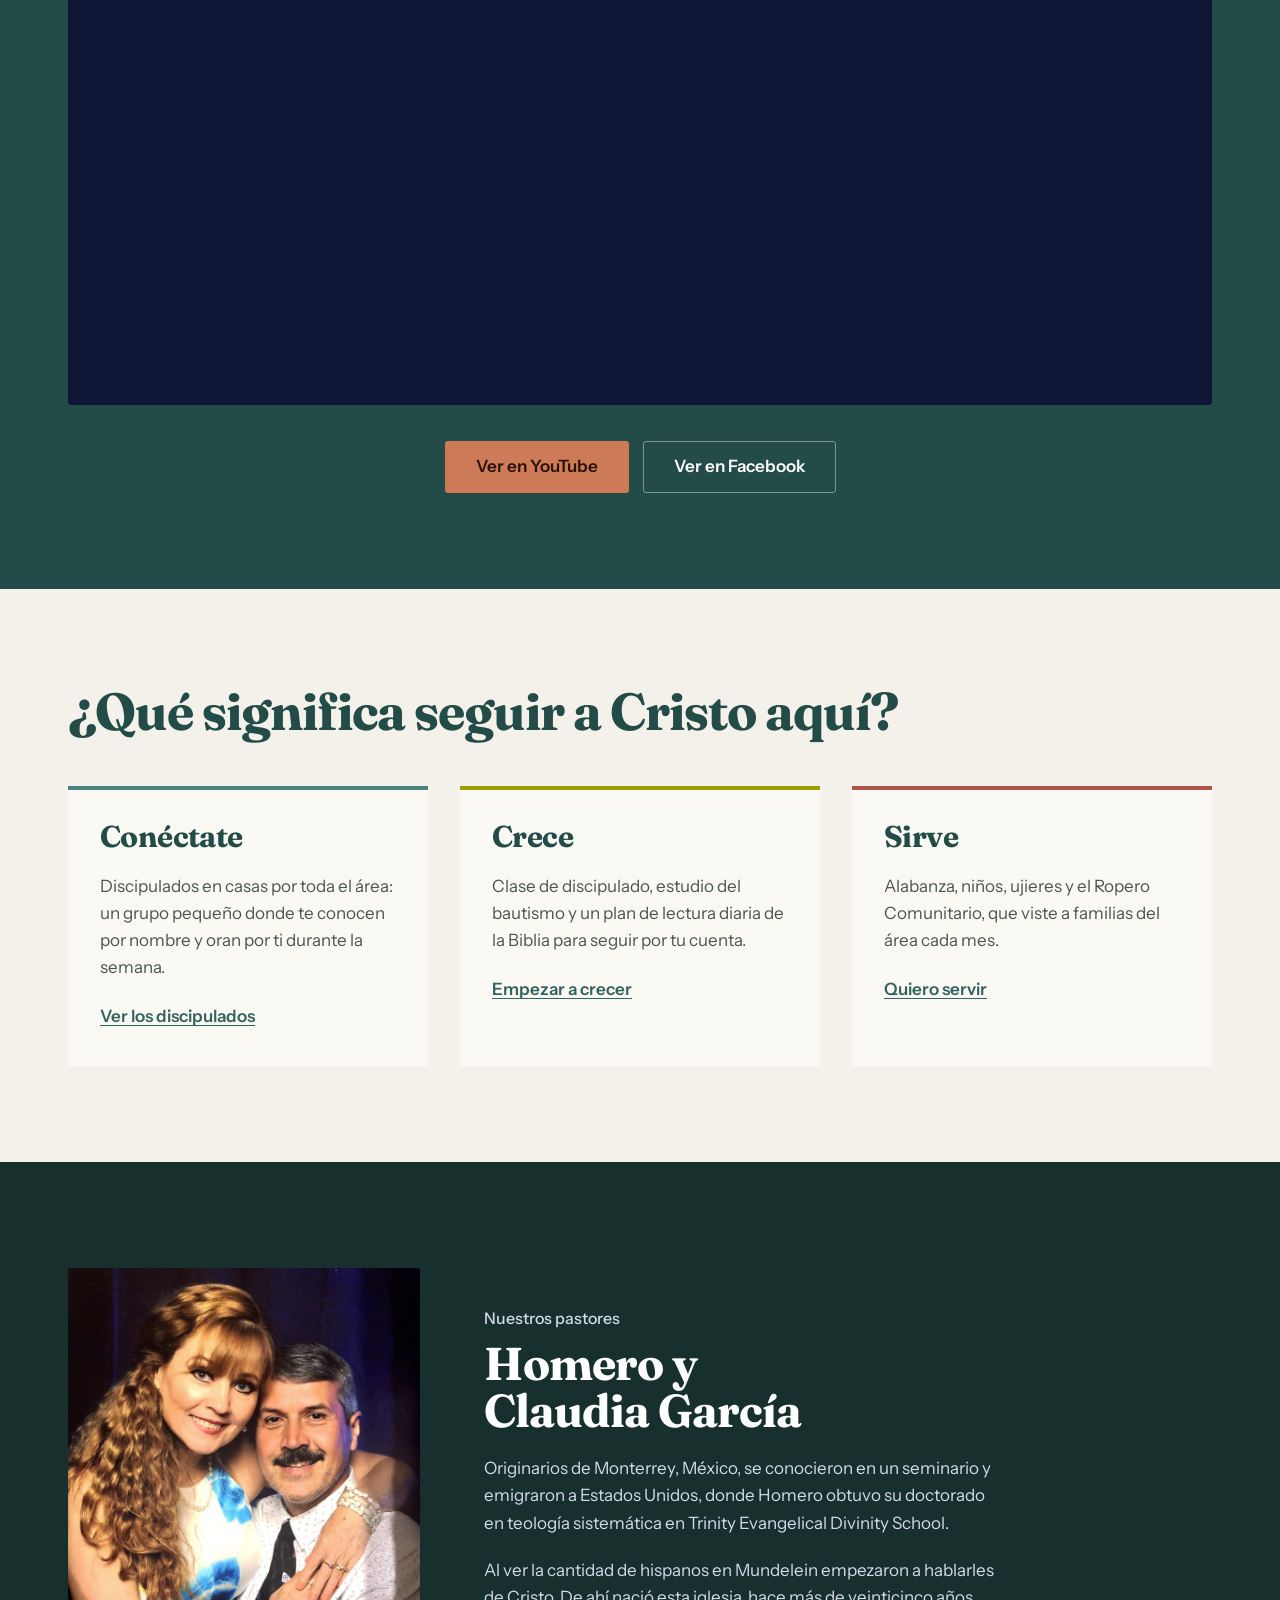
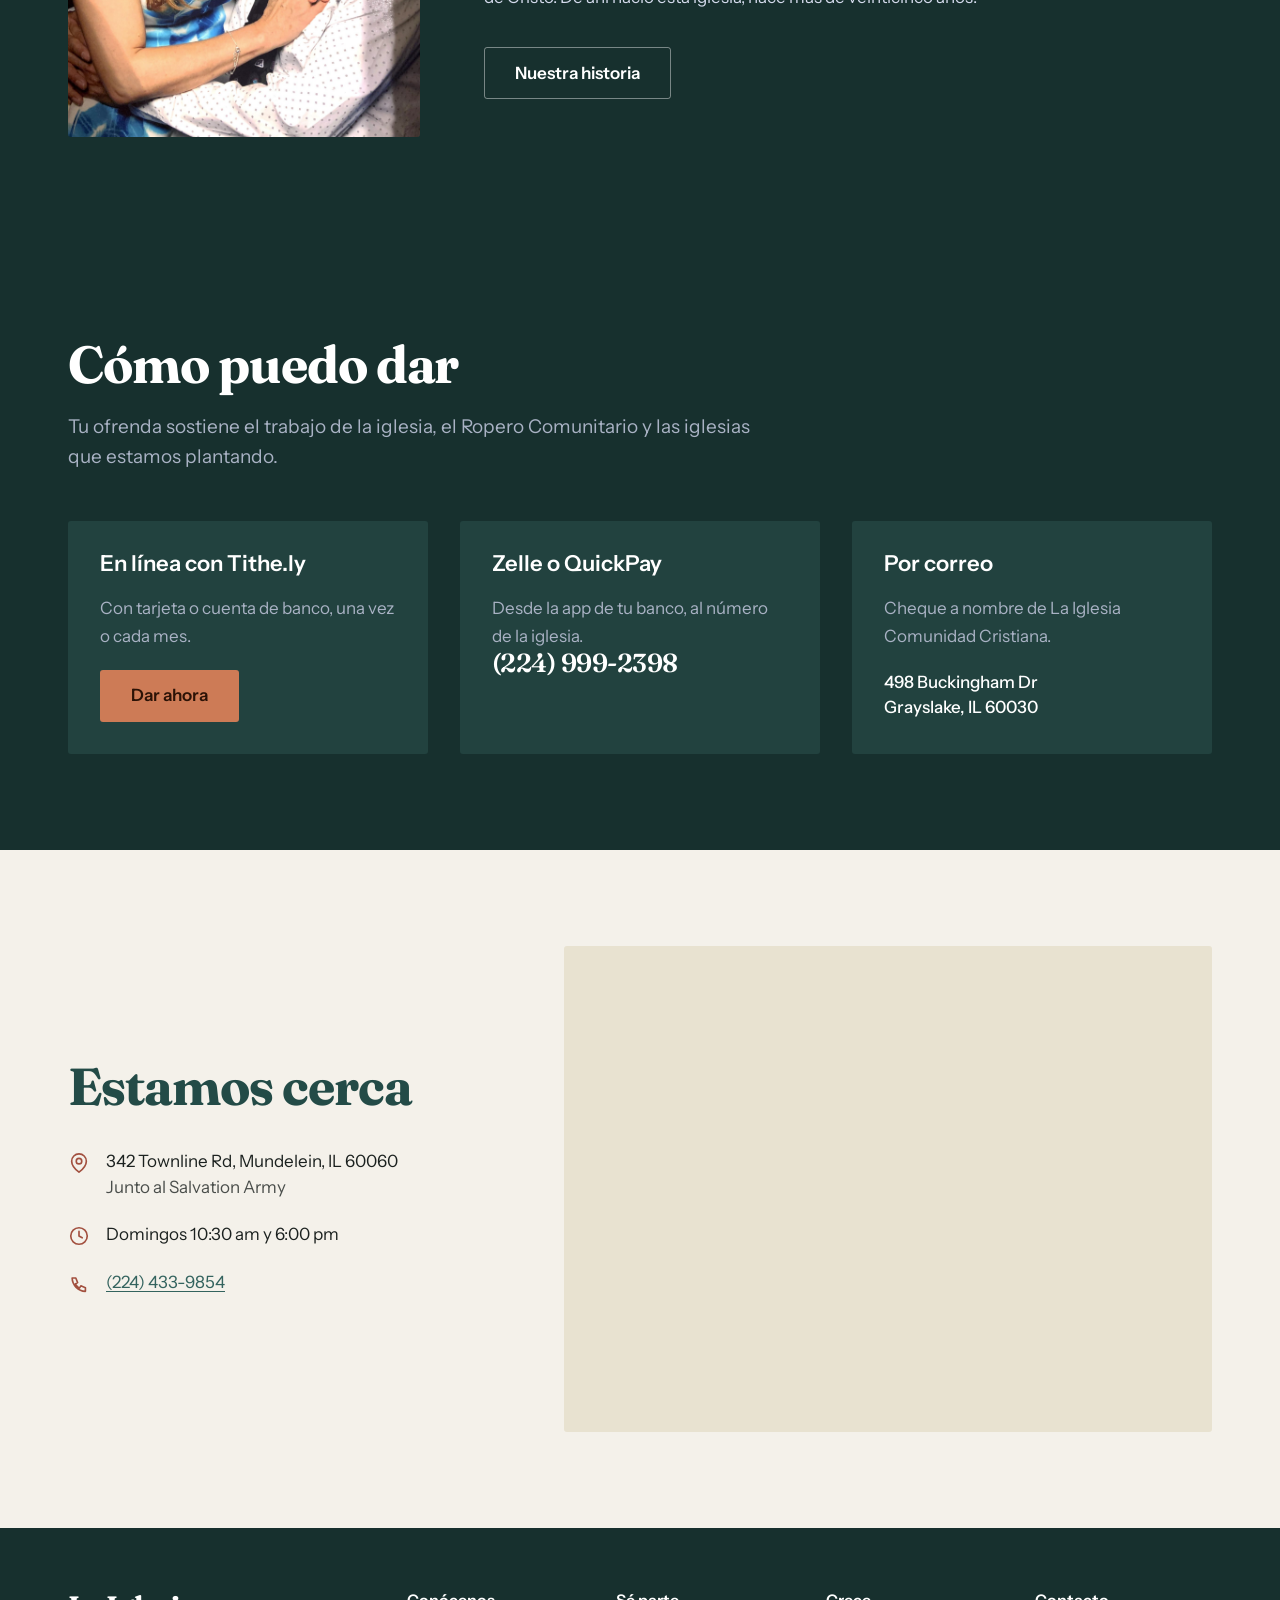
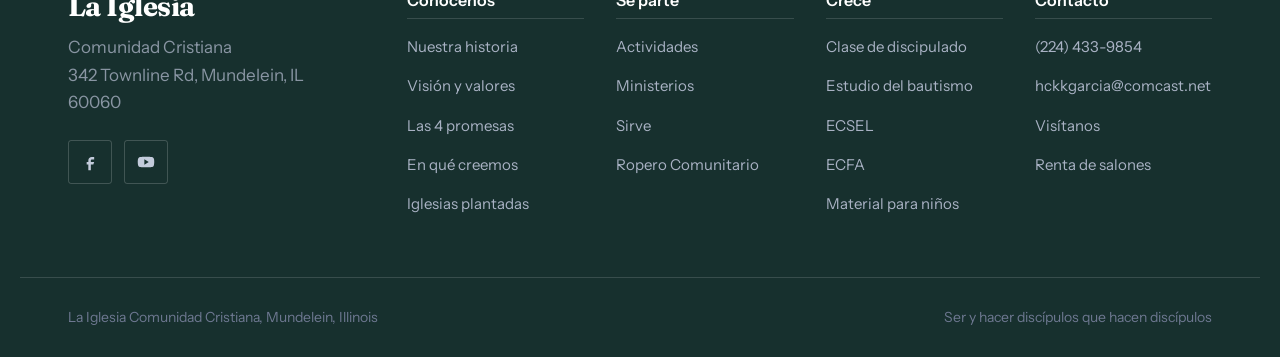
==== commit d9db4061: "Add files via upload" ====
--- a/index.html
+++ b/index.html
@@ -80,13 +80,13 @@
 
     <nav id="nav" class="nav">
       <ul>
-        <li><a href="#conocenos">Conócenos</a></li>
-        <li><a href="#primera-vez">Tu primera vez</a></li>
-        <li><a href="#caminos">Sé parte</a></li>
+        <li><a href="conocenos.html">Conócenos</a></li>
+        <li><a href="visitanos.html#primera">Tu primera vez</a></li>
+        <li><a href="se-parte.html">Sé parte</a></li>
         <li><a href="#predicaciones">Predicaciones</a></li>
         <li><a href="#dar">Dar</a></li>
       </ul>
-      <a class="btn btn-gold nav-cta" href="#visitanos">Planea tu visita</a>
+      <a class="btn btn-gold nav-cta" href="visitanos.html">Planea tu visita</a>
     </nav>
   </div>
 </header>
@@ -112,18 +112,17 @@
   <!-- MULTIPLICACIÓN -->
   <section id="conocenos" class="band band-bone">
     <div class="wrap">
-      <h2 class="display">17 iglesias plantadas. 4 en camino.</h2>
+      <h2 class="display">Más de 20 iglesias plantadas. 10 en camino.</h2>
       <ul class="marks" aria-hidden="true">
-        <li></li><li></li><li></li><li></li><li></li><li></li><li></li><li></li><li></li>
-        <li></li><li></li><li></li><li></li><li></li><li></li><li></li><li></li>
-        <li class="pending"></li><li class="pending"></li><li class="pending"></li><li class="pending"></li>
+        <li></li><li></li><li></li><li></li><li></li><li></li><li></li><li></li><li></li><li></li><li></li><li></li><li></li><li></li><li></li><li></li><li></li><li></li><li></li><li></li>
+        <li class="pending"></li><li class="pending"></li><li class="pending"></li><li class="pending"></li><li class="pending"></li><li class="pending"></li><li class="pending"></li><li class="pending"></li><li class="pending"></li><li class="pending"></li>
       </ul>
       <div class="cols-2">
-        <p class="body-lg">Cada discípulo que se forma aquí lleva el evangelio a otro lugar. Algunos regresaron a sus países con la semilla del evangelio, otros se mudaron a otros estados, y cientos siguen firmes con nosotros. De ahí nacieron diecisiete iglesias, y hoy estamos plantando cuatro más.</p>
+        <p class="body-lg">Cada discípulo que se forma aquí lleva el evangelio a otro lugar. Algunos regresaron a sus países con la semilla del evangelio, otros se mudaron a otros estados, y cientos siguen firmes con nosotros. De ahí nacieron más de veinte iglesias en Illinois, California, Texas, Florida, Iowa, México, Venezuela y Brasil, y hoy estamos plantando diez más.</p>
         <ul class="legend">
-          <li><span class="dot"></span>17 iglesias ya plantadas</li>
-          <li><span class="dot dot-pending"></span>4 en proceso</li>
-          <li><a href="#conocenos">Nuestra visión y valores</a></li>
+          <li><span class="dot"></span>Más de 20 iglesias ya plantadas</li>
+          <li><span class="dot dot-pending"></span>10 en proceso</li>
+          <li><a href="conocenos.html#vision">Nuestra visión y valores</a></li>
         </ul>
       </div>
     </div>
@@ -139,7 +138,7 @@
         <p class="times"><span>10:30 am</span><span>6:00 pm</span></p>
         <p class="actions">
           <a class="btn btn-gold" href="https://www.google.com/maps/dir/?api=1&amp;destination=342+Townline+Rd,+Mundelein,+IL+60060">Abrir indicaciones</a>
-          <a class="btn btn-ghost" href="tel:+12244339854">(224) 433-9854</a>
+          <a class="btn btn-ghost" href="visitanos.html">Más sobre la visita</a>
         </p>
       </div>
       <figure class="retrato">
@@ -203,17 +202,17 @@
         <article class="card card-azul">
           <h3>Conéctate</h3>
           <p>Discipulados en casas por toda el área: un grupo pequeño donde te conocen por nombre y oran por ti durante la semana.</p>
-          <a href="#caminos">Ver los discipulados</a>
+          <a href="se-parte.html#ministerios">Ver los discipulados</a>
         </article>
         <article class="card card-verde">
           <h3>Crece</h3>
           <p>Clase de discipulado, estudio del bautismo y un plan de lectura diaria de la Biblia para seguir por tu cuenta.</p>
-          <a href="#caminos">Empezar a crecer</a>
+          <a href="crece.html">Empezar a crecer</a>
         </article>
         <article class="card card-oro">
           <h3>Sirve</h3>
           <p>Alabanza, niños, ujieres y el Ropero Comunitario, que viste a familias del área cada mes.</p>
-          <a href="#caminos">Quiero servir</a>
+          <a href="se-parte.html#sirve">Quiero servir</a>
         </article>
       </div>
     </div>
@@ -231,7 +230,7 @@
         <p>Originarios de Monterrey, México, se conocieron en un seminario y emigraron a Estados Unidos, donde Homero obtuvo su doctorado en teología sistemática en Trinity Evangelical Divinity School.</p>
         <p>Al ver la cantidad de hispanos en Mundelein empezaron a hablarles de Cristo. De ahí nació esta iglesia, hace más de veinticinco años.</p>
         <p class="actions">
-          <a class="btn btn-ghost" href="#conocenos">Nuestra historia</a>
+          <a class="btn btn-ghost" href="conocenos.html#historia">Nuestra historia</a>
         </p>
       </div>
     </div>
@@ -315,37 +314,39 @@
       <div>
         <h2>Conócenos</h2>
         <ul>
-          <li><a href="#conocenos">Nuestra historia</a></li>
-          <li><a href="#conocenos">Visión y valores</a></li>
-          <li><a href="#conocenos">Las 4 promesas</a></li>
-          <li><a href="#conocenos">En qué creemos</a></li>
+          <li><a href="conocenos.html#historia">Nuestra historia</a></li>
+          <li><a href="conocenos.html#vision">Visión y valores</a></li>
+          <li><a href="conocenos.html#promesas">Las 4 promesas</a></li>
+          <li><a href="conocenos.html#creemos">En qué creemos</a></li>
+          <li><a href="conocenos.html#plantadas">Iglesias plantadas</a></li>
         </ul>
       </div>
       <div>
         <h2>Sé parte</h2>
         <ul>
-          <li><a href="#caminos">Actividades</a></li>
-          <li><a href="#caminos">Discipulados</a></li>
-          <li><a href="#caminos">Sirve</a></li>
-          <li><a href="#caminos">Ropero Comunitario</a></li>
+          <li><a href="se-parte.html#actividades">Actividades</a></li>
+          <li><a href="se-parte.html#ministerios">Ministerios</a></li>
+          <li><a href="se-parte.html#sirve">Sirve</a></li>
+          <li><a href="se-parte.html#ropero">Ropero Comunitario</a></li>
         </ul>
       </div>
       <div>
-        <h2>Recursos</h2>
+        <h2>Crece</h2>
         <ul>
-          <li><a href="#predicaciones">Predicaciones</a></li>
-          <li><a href="#predicaciones">Material para niños</a></li>
-          <li><a href="#predicaciones">Estudio del bautismo</a></li>
-          <li><a href="#predicaciones">Lectura de la Biblia</a></li>
+          <li><a href="crece.html#discipulado">Clase de discipulado</a></li>
+          <li><a href="crece.html#bautismo">Estudio del bautismo</a></li>
+          <li><a href="crece.html#ecsel">ECSEL</a></li>
+          <li><a href="crece.html#ecfa">ECFA</a></li>
+          <li><a href="crece.html#ninos">Material para niños</a></li>
         </ul>
       </div>
       <div>
         <h2>Contacto</h2>
         <ul>
           <li><a href="tel:+12244339854">(224) 433-9854</a></li>
-          <li><a href="mailto:info@laiglesia.cc">info@laiglesia.cc</a></li>
-          <li><a href="#visitanos">Renta de salones</a></li>
-          <li><a href="#visitanos">ECFA y ECSEL</a></li>
+          <li><a href="mailto:hckkgarcia@comcast.net">hckkgarcia@comcast.net</a></li>
+          <li><a href="visitanos.html">Visítanos</a></li>
+          <li><a href="visitanos.html#renta">Renta de salones</a></li>
         </ul>
       </div>
     </nav>
--- a/styles.css
+++ b/styles.css
@@ -624,3 +624,265 @@
   .hero-bg, .feature-bg, .scrim { display: none; }
   .hero h1, .display, .feature-card h2, .steps h3 { color: #000; }
 }
+
+/* ==========================================================================
+   Paginas interiores
+   ========================================================================== */
+
+.site-header-solid { background: var(--tinta); backdrop-filter: none; }
+
+.page-hero {
+  background: var(--azul-hondo);
+  color: #fff;
+  padding-block: clamp(2.75rem, 6vw, 4.5rem) clamp(2rem, 4vw, 3rem);
+}
+.page-hero h1 { font-size: clamp(2.25rem, 6vw, 4rem); color: #fff; }
+.page-hero .lede {
+  margin-top: 1.125rem;
+  font-size: clamp(1.0625rem, 1.8vw, 1.25rem);
+  color: var(--azul-claro);
+  max-width: 34em;
+}
+
+.subnav {
+  display: flex;
+  flex-wrap: wrap;
+  gap: .625rem;
+  margin: 2rem 0 0;
+  padding: 0;
+  list-style: none;
+}
+.subnav a {
+  display: inline-flex;
+  align-items: center;
+  min-height: 2.5rem;
+  padding: 0 1.125rem;
+  border: 1px solid rgba(255,255,255,.3);
+  border-radius: 999px;
+  font-size: .9375rem;
+  font-weight: 500;
+  color: #fff;
+  text-decoration: none;
+}
+.subnav a:hover { border-color: var(--oro); background: rgba(255,255,255,.08); color: #fff; }
+
+/* ------------------------------------------------------------- prosa ----- */
+
+.prose { max-width: 40rem; }
+.prose h3 {
+  margin-top: 2.25rem;
+  font-family: "Instrument Sans", sans-serif;
+  font-size: 1.25rem;
+  font-weight: 600;
+  letter-spacing: 0;
+  color: var(--azul-hondo);
+}
+.prose p { font-size: 1.0625rem; line-height: 1.7; color: var(--texto-medio); }
+.prose-oscuro { max-width: 42rem; }
+.prose-oscuro p { color: #B7C3C0; }
+.prose-oscuro h3 { color: #fff; }
+
+.destacado {
+  font-family: "Fraunces", Georgia, serif;
+  font-size: clamp(1.375rem, 2.6vw, 1.75rem);
+  font-weight: 600;
+  line-height: 1.25;
+  color: var(--azul-hondo);
+}
+.band-ink .destacado, .band-azul .destacado { color: #fff; }
+
+.nota {
+  margin-top: 2rem;
+  padding-top: 1.25rem;
+  border-top: 1px solid var(--hueso-linea);
+  font-size: .9375rem;
+  color: var(--texto-suave);
+}
+.nota-clara { border-top-color: rgba(255,255,255,.18); color: var(--azul-claro); }
+.firma { margin-top: 1.75rem; font-weight: 500; color: var(--texto); }
+.sub {
+  margin-top: 3rem;
+  font-family: "Instrument Sans", sans-serif;
+  font-size: 1.375rem;
+  font-weight: 600;
+  letter-spacing: 0;
+  color: var(--azul-hondo);
+}
+
+/* ------------------------------------------------------------ valores ---- */
+
+.valores {
+  display: grid;
+  grid-template-columns: repeat(auto-fit, minmax(17rem, 1fr));
+  gap: clamp(1.5rem, 3vw, 2.5rem);
+  margin-top: 2.75rem;
+}
+.valores article { padding-top: 1.25rem; border-top: 2px solid var(--teal); }
+.valores h3 {
+  font-family: "Instrument Sans", sans-serif;
+  font-size: 1.125rem;
+  font-weight: 600;
+  letter-spacing: 0;
+  color: var(--azul-hondo);
+}
+.valores p { margin-top: .625rem; font-size: 1rem; line-height: 1.6; color: var(--texto-suave); }
+
+/* ----------------------------------------------------------- promesas ---- */
+
+.promesas {
+  display: grid;
+  grid-template-columns: repeat(auto-fit, minmax(19rem, 1fr));
+  gap: clamp(1.5rem, 3vw, 2.25rem);
+  margin: 2.5rem 0 0;
+  padding: 0;
+  list-style: none;
+  counter-reset: promesa;
+}
+.promesas li {
+  padding: 1.75rem;
+  background: var(--hueso);
+  border-radius: var(--radio);
+  counter-increment: promesa;
+}
+.promesas li::before {
+  content: "Promesa " counter(promesa);
+  display: block;
+  margin-bottom: .5rem;
+  font-size: .875rem;
+  font-weight: 500;
+  color: var(--oro-texto);
+}
+.promesas h3 {
+  margin: 0;
+  font-family: "Instrument Sans", sans-serif;
+  font-size: 1.1875rem;
+  font-weight: 600;
+  letter-spacing: 0;
+  line-height: 1.35;
+  color: var(--azul-hondo);
+}
+.promesas ul { margin: 1rem 0 0; padding-left: 1.125rem; }
+.promesas li li { padding: 0; background: none; margin-bottom: .5rem; font-size: 1rem; color: var(--texto-suave); }
+.promesas li li::before { content: none; }
+.cita { margin-top: 1rem; font-size: .875rem; color: var(--verde-hondo); }
+
+/* ------------------------------------------------------------ horario ---- */
+
+.horario {
+  display: grid;
+  grid-template-columns: repeat(auto-fit, minmax(15rem, 1fr));
+  gap: clamp(1.25rem, 2.5vw, 2rem);
+  margin-top: 2.75rem;
+}
+.horario article { padding-top: 1rem; border-top: 2px solid var(--hueso-linea); }
+.horario .domingo { border-top-color: var(--oro); }
+.horario h3 {
+  font-family: "Instrument Sans", sans-serif;
+  font-size: 1.125rem;
+  font-weight: 600;
+  letter-spacing: 0;
+  color: var(--azul-hondo);
+}
+.horario ul { margin: .875rem 0 0; padding: 0; list-style: none; }
+.horario li { margin-bottom: .625rem; font-size: 1rem; line-height: 1.5; color: var(--texto-suave); }
+.horario b { color: var(--texto); font-weight: 600; }
+.cuando { display: block; font-size: .875rem; color: var(--oro-texto); }
+
+/* ------------------------------------------------------- listas varias --- */
+
+.cinco { margin: 2rem 0 0; padding-left: 1.25rem; max-width: 40rem; }
+.cinco li { margin-bottom: .875rem; font-size: 1.0625rem; line-height: 1.6; color: var(--texto-suave); }
+.cinco b { color: var(--texto); }
+
+.lista-simple { margin: 1rem 0 0; padding-left: 1.125rem; }
+.lista-simple li { margin-bottom: .5rem; font-size: 1rem; color: var(--texto-suave); }
+
+.lista-recursos { margin: 1.75rem 0 0; padding: 0; list-style: none; max-width: 40rem; }
+.lista-recursos li {
+  display: flex;
+  align-items: baseline;
+  gap: 1rem;
+  padding: .875rem 0;
+  border-bottom: 1px solid var(--hueso-linea);
+  font-size: 1.0625rem;
+  color: var(--texto);
+}
+.lista-recursos-anchas { max-width: none; columns: 2; column-gap: 3rem; }
+.lista-recursos-anchas li { break-inside: avoid; }
+@media (max-width: 640px) { .lista-recursos-anchas { columns: 1; } }
+.dur { font-size: .875rem; font-weight: 500; color: var(--oro-texto); min-width: 3.5rem; }
+
+.cursos {
+  display: grid;
+  grid-template-columns: repeat(auto-fit, minmax(13rem, 1fr));
+  gap: .75rem 1.5rem;
+  margin: 2.25rem 0 0;
+  padding: 0;
+  list-style: none;
+}
+.cursos li {
+  padding: .875rem 1.125rem;
+  background: var(--tinta-alta);
+  border-radius: var(--radio);
+  font-size: 1rem;
+  color: #fff;
+}
+
+.extras { margin: 1.25rem 0 0; padding: 0; list-style: none; max-width: 40rem; }
+.extras li {
+  padding: .75rem 0;
+  border-bottom: 1px solid var(--hueso-linea);
+  font-size: 1.0625rem;
+  color: var(--texto-suave);
+}
+.extras b { display: inline-block; min-width: 4rem; color: var(--azul-hondo); font-weight: 600; }
+
+.capacidad { font-weight: 600; color: var(--oro-texto); }
+.card .meta { font-size: .9375rem; color: var(--texto-suave); }
+.panel .meta { font-size: .9375rem; color: var(--azul-claro); }
+
+/* ------------------------------------------------------------- lugares --- */
+
+.lugares {
+  display: grid;
+  grid-template-columns: repeat(auto-fit, minmax(14rem, 1fr));
+  gap: clamp(1.5rem, 3vw, 2.5rem);
+  margin-top: 2.5rem;
+}
+.lugares h3 {
+  font-family: "Instrument Sans", sans-serif;
+  font-size: 1.0625rem;
+  font-weight: 600;
+  letter-spacing: 0;
+  color: var(--azul-hondo);
+  padding-bottom: .625rem;
+  border-bottom: 1px solid var(--hueso-linea);
+}
+.lugares ul { margin: .875rem 0 0; padding: 0; list-style: none; }
+.lugares li { margin-bottom: .5rem; font-size: 1rem; color: var(--texto-suave); }
+
+/* --------------------------------------------------------------- tabla --- */
+
+.tabla-envoltura { margin-top: 1.5rem; overflow-x: auto; }
+.tabla { width: 100%; border-collapse: collapse; font-size: 1rem; min-width: 34rem; }
+.tabla caption {
+  text-align: left;
+  padding-bottom: 1rem;
+  font-size: .9375rem;
+  color: var(--texto-suave);
+}
+.tabla th {
+  text-align: left;
+  padding: .75rem 1rem .75rem 0;
+  border-bottom: 2px solid var(--teal);
+  font-size: .9375rem;
+  font-weight: 600;
+  color: var(--azul-hondo);
+}
+.tabla td {
+  padding: .75rem 1rem .75rem 0;
+  border-bottom: 1px solid var(--hueso-linea);
+  color: var(--texto-suave);
+}
+.tabla td:first-child { color: var(--texto); }
+.tabla .vacante { color: var(--verde-hondo); font-weight: 500; }
